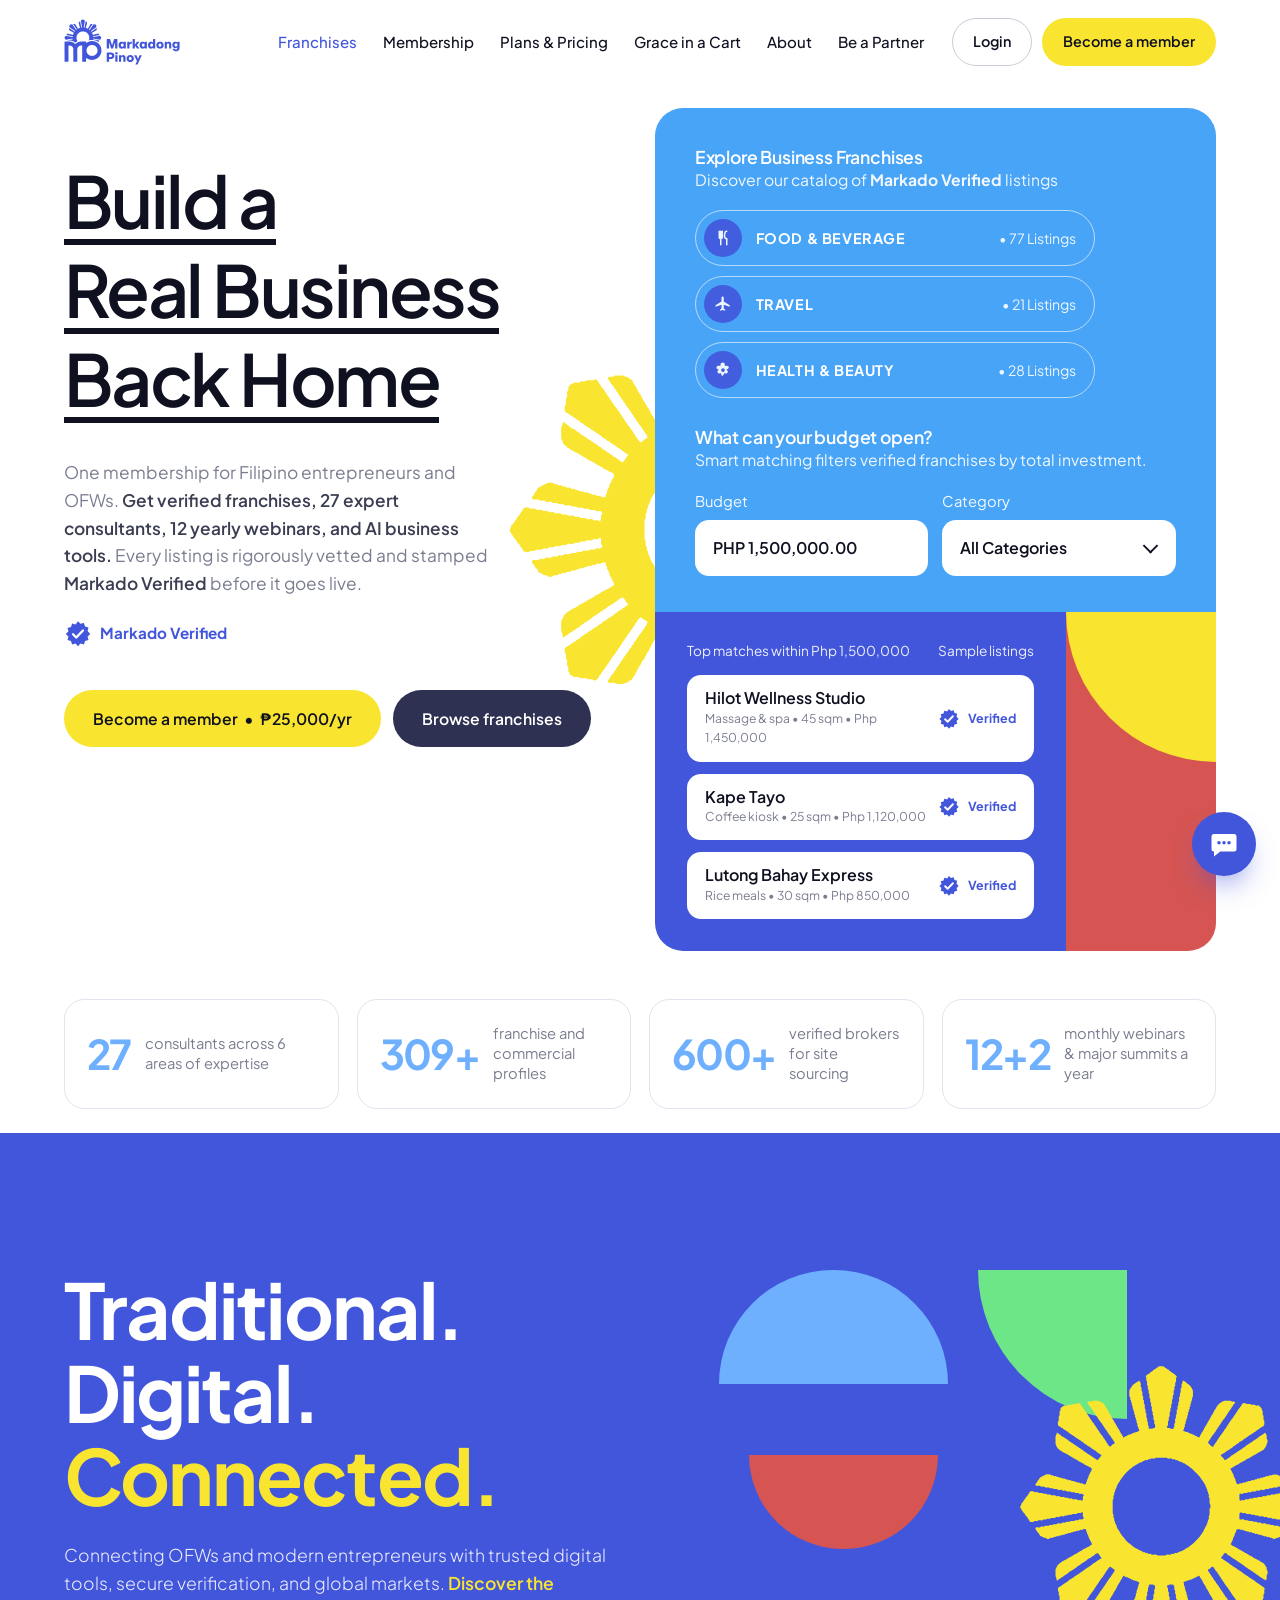
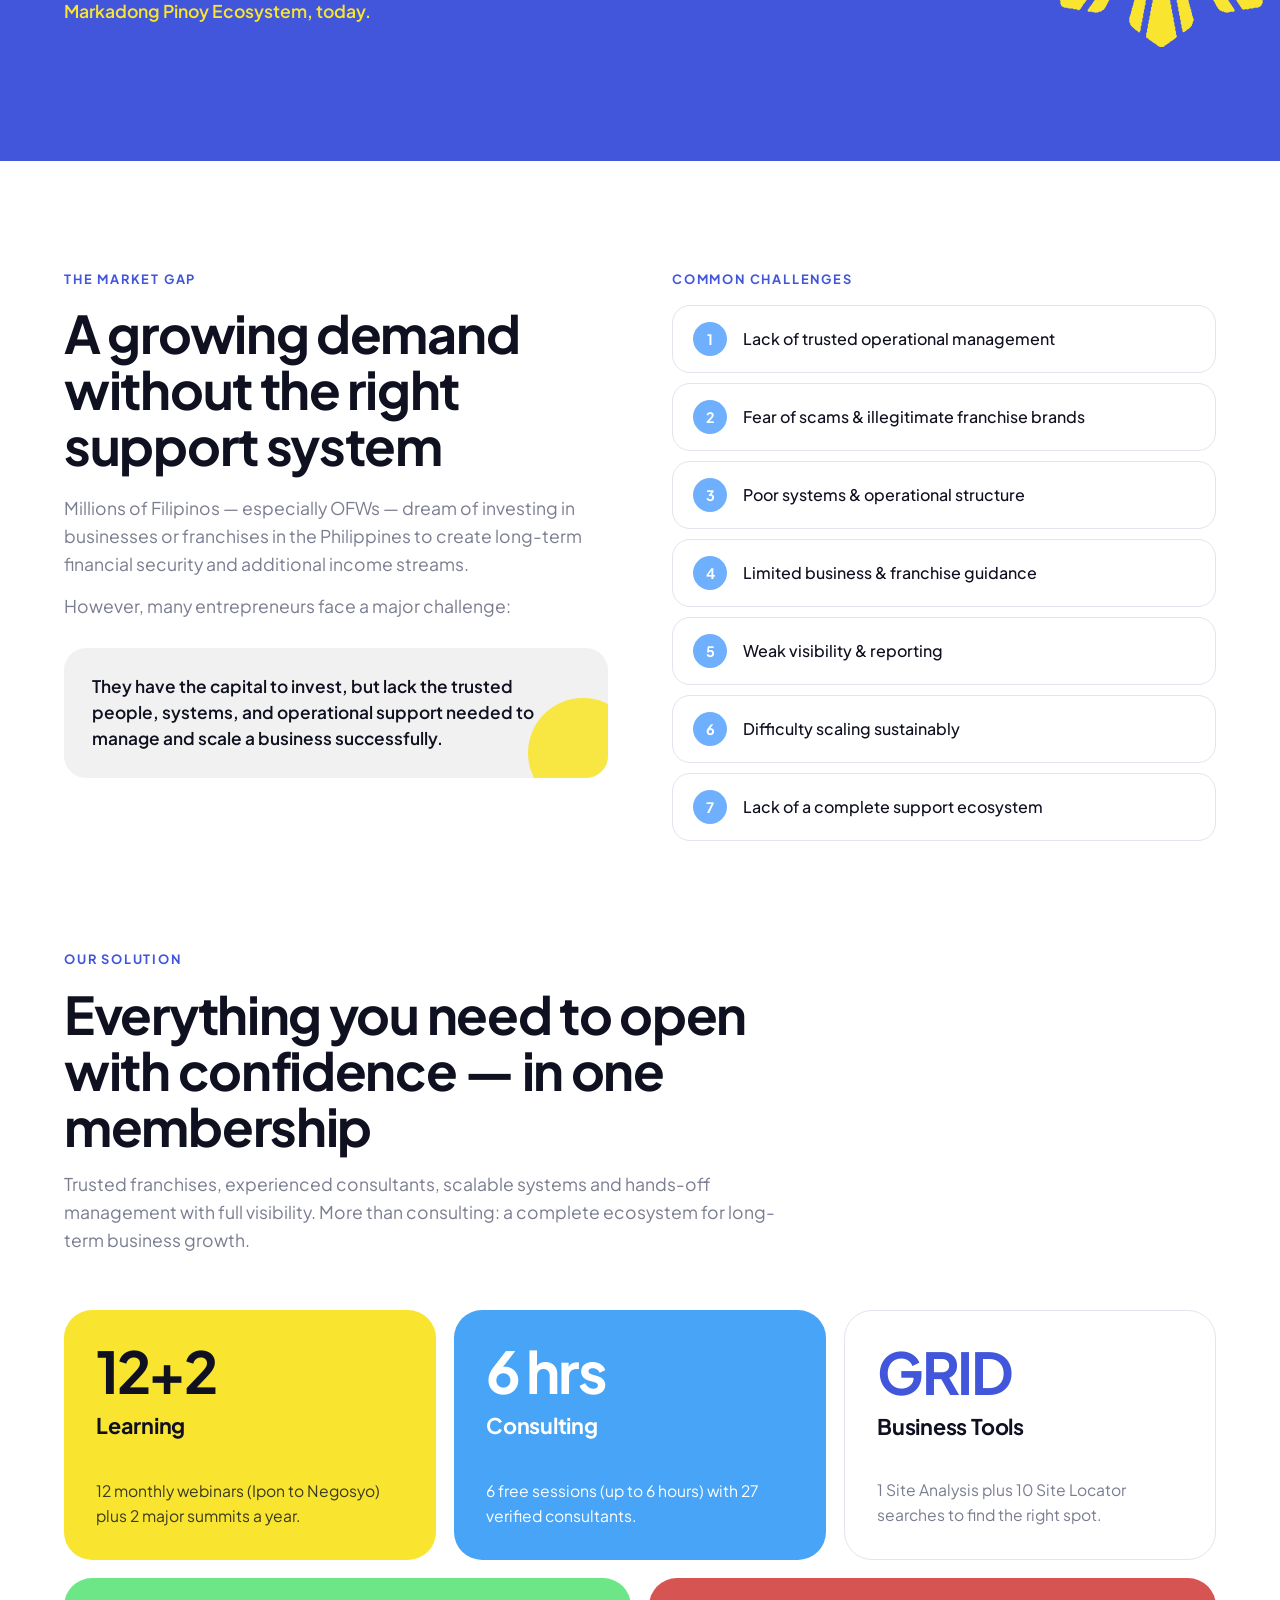
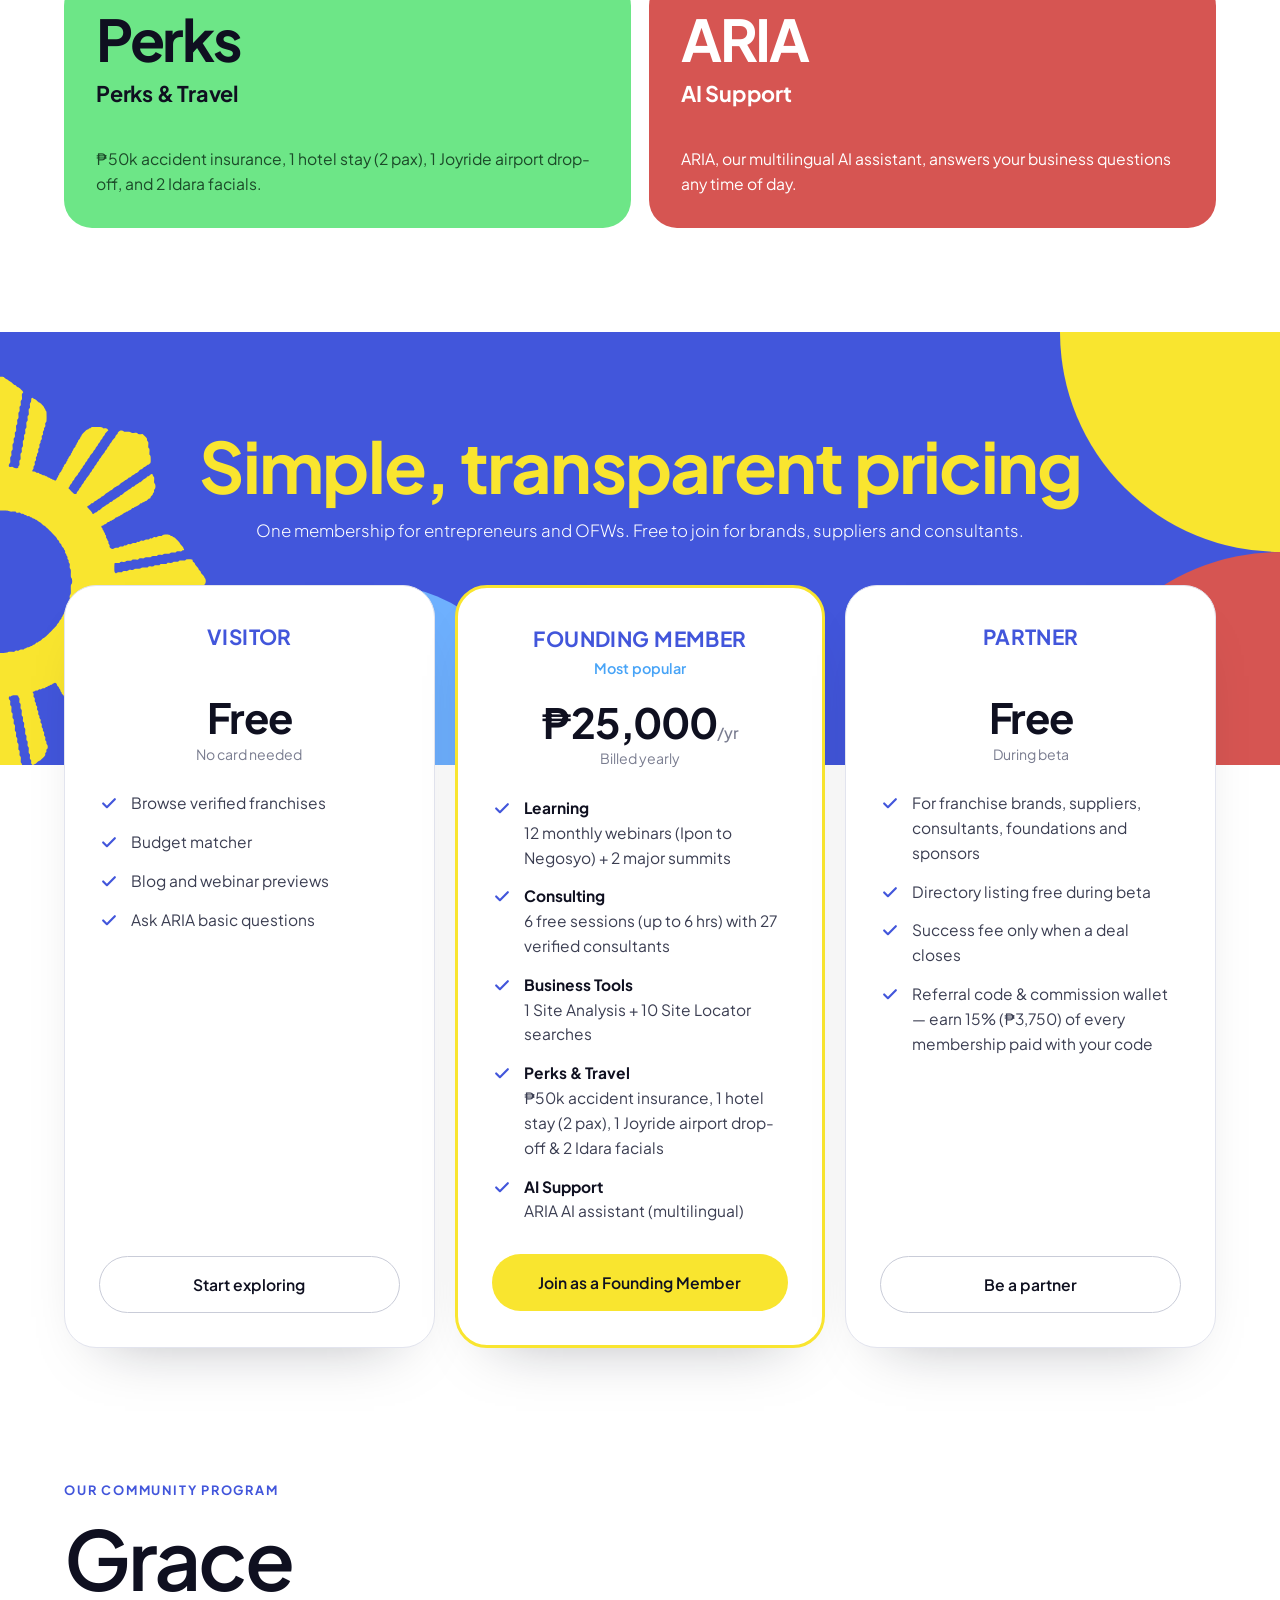
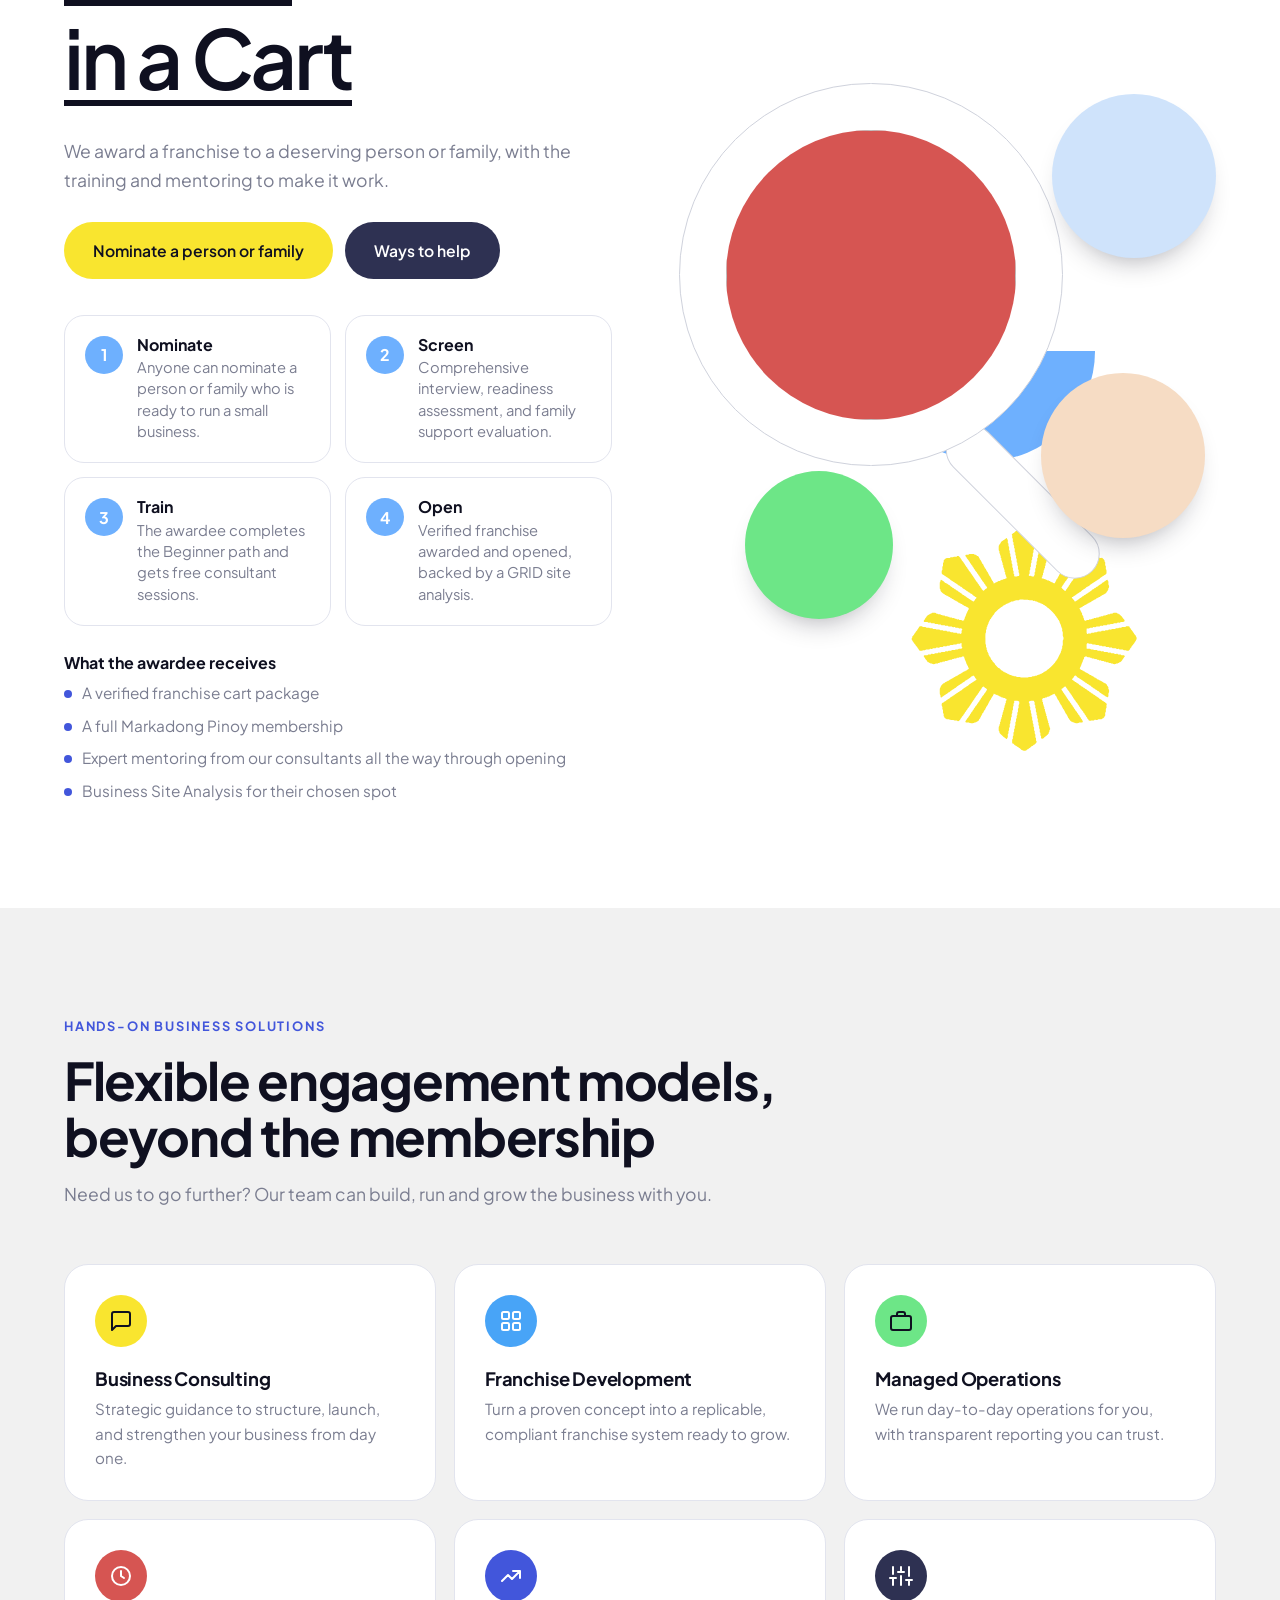
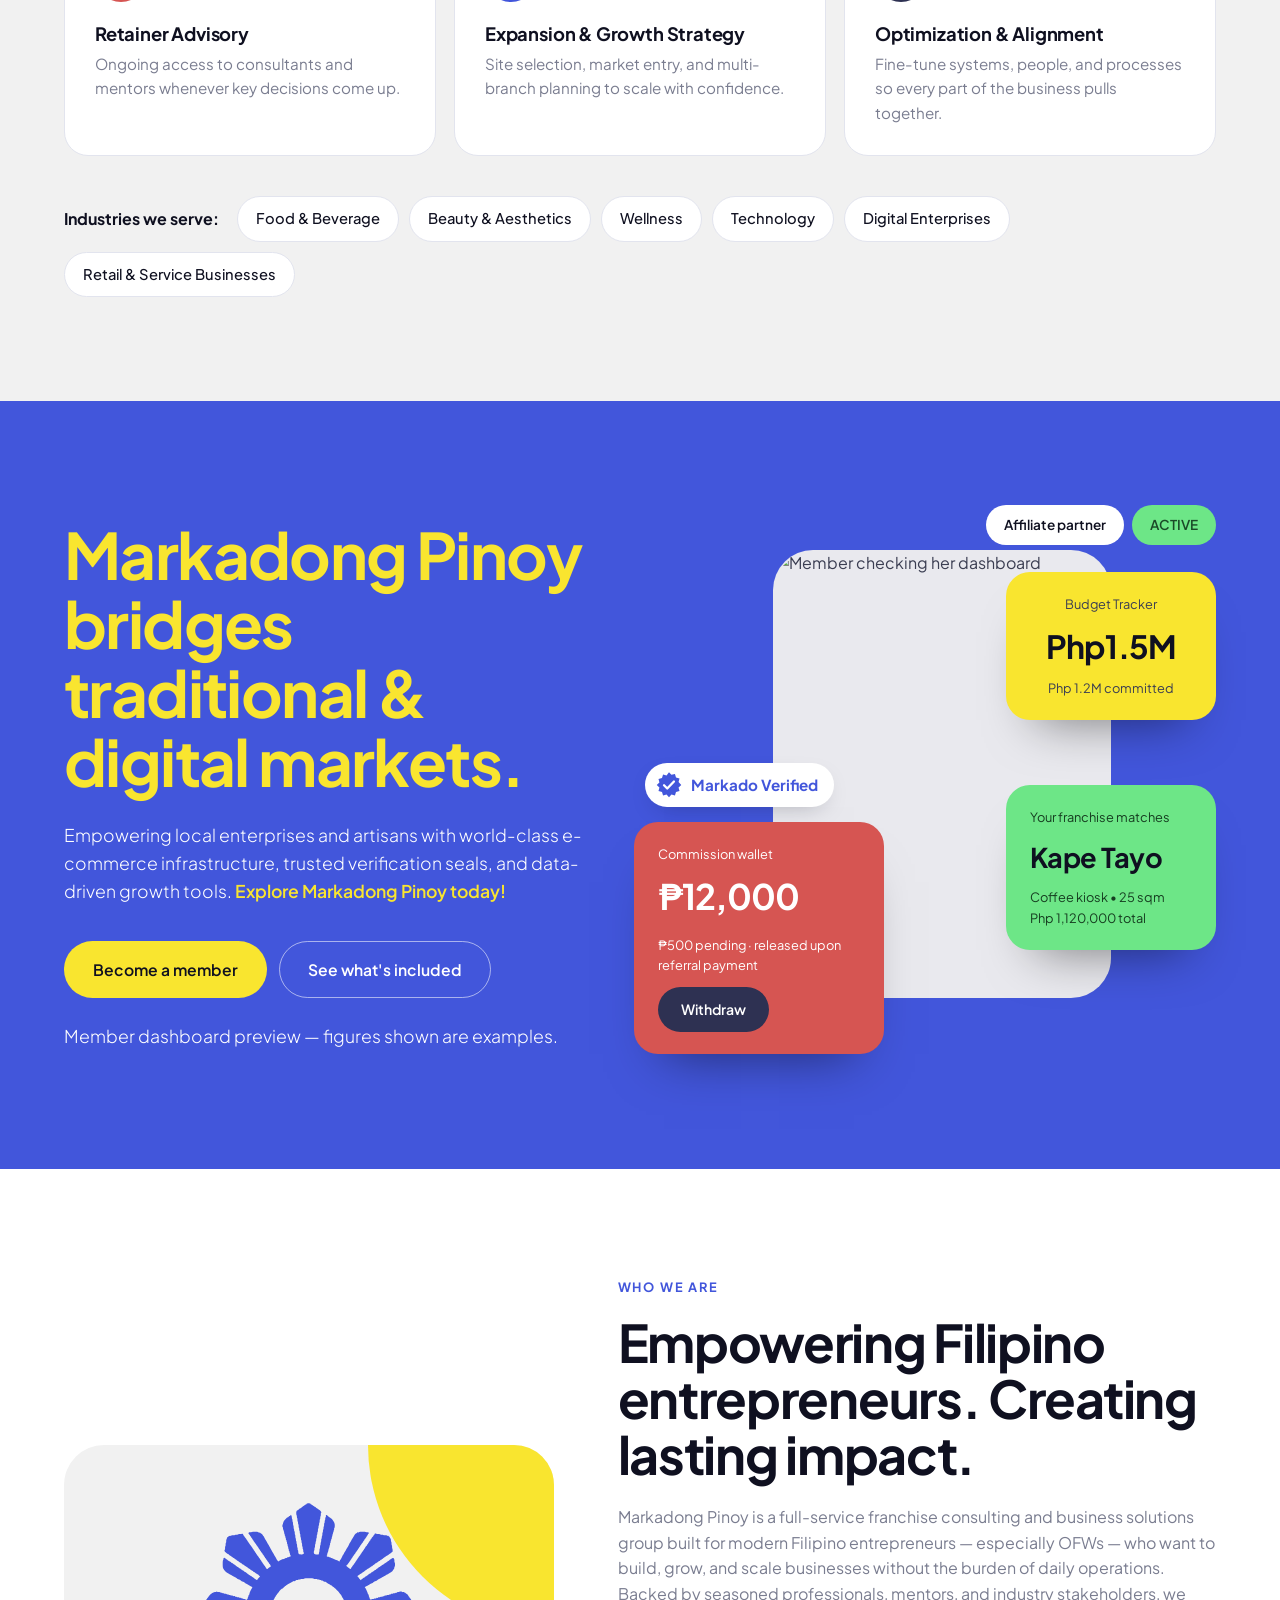
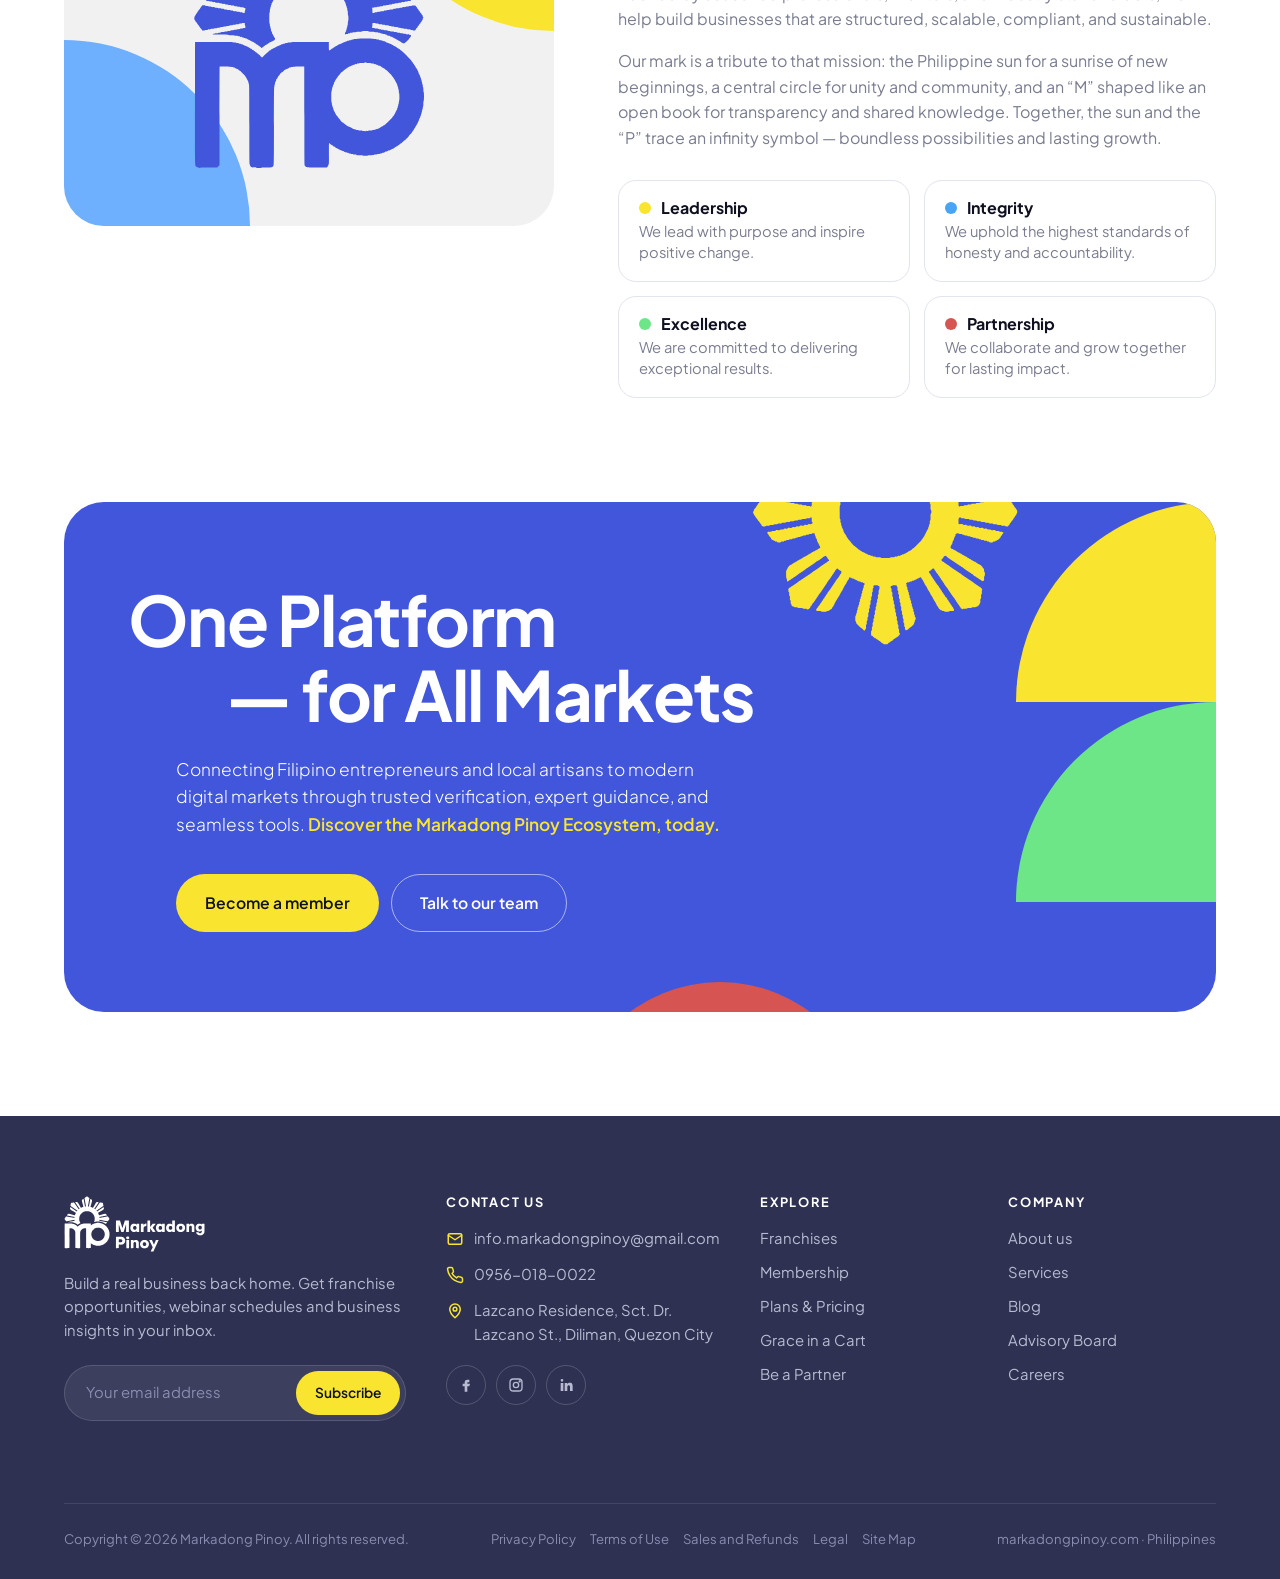
==== index.html @ 02962f95 "Launch Markadong Pinoy website with the new brand identity Co-Authored-By: Claude Opus 5.5 <noreply@" ====
<!DOCTYPE html>
<html lang="en">
<head>
<meta charset="UTF-8">
<meta name="viewport" content="width=device-width, initial-scale=1">
<title>Markadong Pinoy — Build a Real Business Back Home</title>
<meta name="description" content="One membership for Filipino entrepreneurs and OFWs. Verified franchises, 27 expert consultants, 12 yearly webinars and AI business tools — every listing stamped Markado Verified.">
<link rel="icon" type="image/svg+xml" href="assets/favicon.svg">
<link rel="icon" type="image/png" href="assets/favicon.png">
<link rel="apple-touch-icon" href="assets/apple-touch-icon.png">
<link rel="preconnect" href="https://fonts.googleapis.com">
<link rel="preconnect" href="https://fonts.gstatic.com" crossorigin>
<link href="https://fonts.googleapis.com/css2?family=Plus+Jakarta+Sans:wght@300;400;500;600;700;800&display=swap" rel="stylesheet">
<style>
  :root{
    --blue:#4256db;        /* royal blue — primary */
    --blue-deep:#3344c2;
    --sky:#48a4f7;         /* sky blue panel */
    --sky-soft:#6eb0fe;    /* half-circles, numbers */
    --yellow:#f9e52f;      /* lemon yellow — sun & primary CTA */
    --red:#d65552;         /* coral red */
    --green:#6de687;       /* mint green */
    --navy:#2e3152;        /* dark buttons */
    --ink:#0f1020;         /* headlines */
    --text:#3b3e52;
    --muted:#7a7d90;
    --line:#e2e4ee;
    --grey:#f1f1f1;
    --radius:28px;
    --max:1200px;
  }
  *{box-sizing:border-box;margin:0;padding:0}
  html{scroll-behavior:smooth;scroll-padding-top:88px}
  body{font-family:"Plus Jakarta Sans",system-ui,sans-serif;color:var(--text);background:#fff;line-height:1.6;-webkit-font-smoothing:antialiased;overflow-x:hidden}
  img{max-width:100%;display:block}
  a{color:inherit;text-decoration:none}
  button,input,select{font:inherit}
  .container{max-width:var(--max);margin:0 auto;padding:0 24px}
  h1,h2,h3,h4{color:var(--ink);line-height:1.08;letter-spacing:-.025em;font-weight:700}
  h2{font-size:clamp(2rem,4.2vw,3.25rem)}
  h3{font-size:1.15rem;letter-spacing:-.01em}
  section{padding:104px 0;position:relative}
  .kicker{display:inline-block;font-size:.8rem;font-weight:700;letter-spacing:.14em;text-transform:uppercase;color:var(--blue);margin-bottom:16px}
  .lead{font-size:1.1rem;color:var(--muted);font-weight:400}
  .section-head{max-width:720px;margin-bottom:56px}
  .section-head.center{margin-inline:auto;text-align:center}
  .section-head .lead{margin-top:16px}

  /* Underlined display headline — the brand's signature type treatment */
  .ruled span{display:inline-block;border-bottom:.085em solid currentColor;padding-bottom:.02em;margin-bottom:.12em}

  /* Buttons — pills */
  .btn{display:inline-flex;align-items:center;justify-content:center;gap:8px;padding:15px 28px;border-radius:999px;font-weight:600;font-size:.98rem;border:1.5px solid transparent;cursor:pointer;transition:transform .2s,box-shadow .2s,background .2s,border-color .2s;white-space:nowrap}
  .btn:hover{transform:translateY(-2px)}
  .btn-yellow{background:var(--yellow);color:var(--ink)}
  .btn-yellow:hover{box-shadow:0 12px 24px -12px rgba(160,140,0,.6)}
  .btn-navy{background:var(--navy);color:#fff}
  .btn-navy:hover{box-shadow:0 12px 24px -12px rgba(46,49,82,.7)}
  .btn-blue{background:var(--blue);color:#fff}
  .btn-outline{border-color:#c9ccd8;color:var(--ink);background:#fff}
  .btn-outline:hover{border-color:var(--ink)}
  .btn-outline-light{border-color:rgba(255,255,255,.55);color:#fff}
  .btn-outline-light:hover{border-color:#fff}
  .btn svg{width:18px;height:18px}

  /* Markado Verified seal */
  .verified{display:inline-flex;align-items:center;gap:8px;font-weight:700;color:var(--blue);font-size:.95rem}
  .verified svg{width:28px;height:28px;flex:none}
  .verified-pill{background:#fff;border-radius:999px;padding:8px 16px 8px 10px;box-shadow:0 8px 24px -12px rgba(15,16,32,.35)}

  /* ---------- Header ---------- */
  header{position:sticky;top:0;z-index:60;background:rgba(255,255,255,.92);backdrop-filter:saturate(180%) blur(14px);transition:box-shadow .2s}
  header.scrolled{box-shadow:0 1px 0 var(--line),0 10px 30px -20px rgba(15,16,32,.3)}
  .nav{display:flex;align-items:center;gap:28px;height:84px}
  .brand img{height:46px;width:auto}
  .nav-links{display:flex;align-items:center;gap:26px;list-style:none;margin-left:auto}
  .nav-links a{font-size:.94rem;font-weight:500;color:var(--ink);transition:color .2s}
  .nav-links a:hover,.nav-links a.active{color:var(--blue)}
  .nav-cta{display:flex;gap:10px}
  .nav-cta .btn{padding:11px 20px;font-size:.9rem}
  .menu-btn{display:none;margin-left:auto;background:none;border:0;cursor:pointer;padding:8px;color:var(--ink)}
  .menu-btn svg{width:28px;height:28px}

  /* ---------- Hero ---------- */
  .hero{padding:24px 0 0}
  .hero-grid{display:grid;grid-template-columns:1fr .95fr;gap:0;align-items:stretch;min-height:640px}
  .hero-copy{padding:56px 48px 56px 0;position:relative;z-index:2}
  .hero h1{font-size:clamp(3rem,5.6vw,4.9rem);font-weight:600;letter-spacing:-.035em;line-height:1.02}
  .hero-sub{margin:28px 0 22px;font-size:1.08rem;color:var(--muted);max-width:430px}
  .hero-sub b{color:var(--text);font-weight:600}
  .hero-ctas{display:flex;gap:12px;flex-wrap:wrap;margin-top:36px}
  .hero-panel{position:relative;border-radius:var(--radius);display:grid;grid-template-rows:auto 1fr}
  .hero-sun{position:absolute;width:420px;left:-150px;top:50%;transform:translateY(-50%);z-index:0;pointer-events:none}
  .panel-top{position:relative;z-index:1;background:var(--sky);border-radius:var(--radius) var(--radius) 0 0;padding:40px 40px 36px;color:#fff;overflow:hidden}
  .panel-top h3{color:#fff;font-size:1.1rem;font-weight:600}
  .panel-top p{opacity:.92;font-size:.98rem}
  .panel-top p b{font-weight:700}
  .cat-list{display:grid;gap:10px;margin:18px 0 30px;max-width:400px}
  .cat{display:flex;align-items:center;gap:14px;padding:8px 18px 8px 8px;border:1.5px solid rgba(255,255,255,.6);border-radius:999px;cursor:pointer;background:transparent;color:#fff;text-align:left;transition:background .2s,border-color .2s}
  .cat:hover,.cat.on{background:rgba(255,255,255,.16);border-color:#fff}
  .cat .ic{width:38px;height:38px;border-radius:50%;background:var(--blue);display:grid;place-items:center;flex:none}
  .cat .ic svg{width:18px;height:18px;color:#fff}
  .cat strong{font-size:.9rem;letter-spacing:.04em;font-weight:700;text-transform:uppercase;flex:1}
  .cat span{font-size:.88rem;opacity:.9}
  .matcher{display:grid;grid-template-columns:1fr 1fr;gap:14px;max-width:560px}
  .matcher label{display:block;font-size:.92rem;margin-bottom:6px;opacity:.95}
  .matcher input,.matcher select{width:100%;height:56px;border:0;border-radius:14px;padding:0 18px;font-weight:600;color:var(--ink);background:#fff;outline:none;appearance:none}
  .matcher input:focus,.matcher select:focus{box-shadow:0 0 0 3px var(--yellow)}
  .select-wrap{position:relative}
  .select-wrap::after{content:"";position:absolute;right:20px;top:50%;width:9px;height:9px;border-right:2px solid var(--ink);border-bottom:2px solid var(--ink);transform:translateY(-70%) rotate(45deg);pointer-events:none}
  .panel-bottom{position:relative;z-index:1;display:grid;grid-template-columns:1fr 150px;border-radius:0 0 var(--radius) var(--radius);overflow:hidden}
  .results{background:var(--blue);padding:28px 32px 32px;display:grid;gap:12px;align-content:start;min-height:280px}
  .results-head{display:flex;justify-content:space-between;align-items:center;color:#fff;font-size:.85rem;opacity:.9;margin-bottom:2px}
  #results{display:grid;gap:12px}
  .listing{background:#fff;border-radius:14px;padding:14px 18px;display:flex;justify-content:space-between;align-items:center;gap:12px;animation:pop .35s ease both}
  .listing h4{font-size:1rem;font-weight:600;letter-spacing:0}
  .listing small{display:block;font-size:.76rem;color:var(--muted);margin-top:2px}
  .listing .verified{font-size:.78rem}
  .listing .verified svg{width:22px;height:22px}
  .empty{color:#fff;opacity:.9;font-size:.95rem;padding:18px 0}
  .panel-accent{background:var(--red);position:relative}
  .panel-accent::before{content:"";position:absolute;left:0;top:0;width:100%;aspect-ratio:1;background:var(--yellow);border-radius:0 0 0 100%}
  @keyframes pop{from{opacity:0;transform:translateY(8px)}to{opacity:1;transform:none}}

  /* ---------- Stats ---------- */
  .stats{padding:48px 0 24px}
  .stats-grid{display:grid;grid-template-columns:repeat(4,1fr);gap:18px}
  .stat{display:flex;align-items:center;gap:14px;padding:24px 22px;border:1.5px solid var(--line);border-radius:20px}
  .stat b{font-size:clamp(2rem,3.2vw,2.75rem);font-weight:700;color:var(--sky-soft);letter-spacing:-.04em;line-height:1;white-space:nowrap}
  .stat span{color:var(--muted);font-size:.92rem;line-height:1.35;min-width:0}

  /* ---------- Blue brand band ---------- */
  .band{background:var(--blue);color:#fff;overflow:hidden}
  .band h2{color:#fff}
  .band .hl{color:var(--yellow)}
  .band-grid{display:grid;grid-template-columns:1.1fr .9fr;gap:48px;align-items:center}
  .band p{color:rgba(255,255,255,.9);font-size:1.1rem;font-weight:300;max-width:560px;margin-top:24px}
  .band p b{color:var(--yellow);font-weight:600}
  .shapes{position:relative;height:420px}
  .shape{position:absolute}
  .half-up{border-radius:999px 999px 0 0}
  .half-down{border-radius:0 0 999px 999px}
  .quarter{border-radius:0 0 0 100%}
  .quarter-r{border-radius:0 100% 0 0}

  /* ---------- Problem / solution ---------- */
  .gap-grid{display:grid;grid-template-columns:1fr 1fr;gap:64px;align-items:start}
  .gap-grid .lead + .lead{margin-top:14px}
  .callout{margin-top:28px;padding:26px 28px;border-radius:22px;background:var(--grey);color:var(--ink);font-weight:600;font-size:1.08rem;line-height:1.5;position:relative;overflow:hidden}
  .callout::after{content:"";position:absolute;right:-30px;bottom:-30px;width:110px;height:110px;border-radius:50%;background:var(--yellow);opacity:.9;z-index:0}
  .callout span{position:relative;z-index:1}
  .challenge-list{display:grid;gap:10px;list-style:none}
  .challenge-list li{display:flex;align-items:center;gap:16px;padding:16px 20px;border:1.5px solid var(--line);border-radius:18px;font-weight:500;color:var(--ink);transition:border-color .2s,transform .2s}
  .challenge-list li:hover{border-color:var(--blue);transform:translateX(4px)}
  .num{flex:none;width:34px;height:34px;border-radius:50%;background:var(--sky-soft);color:#fff;font-weight:700;font-size:.9rem;display:grid;place-items:center}

  /* ---------- Membership tiles ---------- */
  .tiles{display:grid;grid-template-columns:repeat(6,1fr);gap:18px}
  .tile{grid-column:span 2;border-radius:var(--radius);padding:32px;min-height:250px;display:flex;flex-direction:column;justify-content:space-between;transition:transform .25s}
  .tile:hover{transform:translateY(-5px)}
  .tile:nth-child(4),.tile:nth-child(5){grid-column:span 3}
  .tile h3{font-size:1.35rem;margin-bottom:10px}
  .tile p{font-size:.98rem}
  .tile .big{font-size:clamp(2.6rem,4.5vw,3.6rem);font-weight:700;letter-spacing:-.04em;line-height:1;color:var(--ink);margin-bottom:14px}
  .t-yellow{background:var(--yellow)} .t-yellow p{color:#3a3a20}
  .t-sky{background:var(--sky);color:#fff} .t-sky h3,.t-sky .big{color:#fff}
  .t-green{background:var(--green)} .t-green p{color:#1b4a28}
  .t-red{background:var(--red);color:#fff} .t-red h3,.t-red .big{color:#fff}
  .t-white{background:#fff;border:1.5px solid var(--line)}

  /* ---------- Pricing ---------- */
  .pricing{padding:0;background:#fff}
  .pricing-top{background:var(--blue);padding:96px 0 220px;text-align:center;position:relative;overflow:hidden}
  .pricing-top h2{color:var(--yellow);font-size:clamp(2.4rem,5.5vw,4.4rem)}
  .pricing-top p{color:#fff;margin-top:14px;font-size:1.05rem;font-weight:300}
  .pricing-top .sun-deco{position:absolute;width:420px;left:-210px;top:40px;opacity:1}
  .pricing-top .q1{position:absolute;right:0;top:0;width:220px;height:220px;background:var(--yellow);border-radius:0 0 0 100%}
  .pricing-top .q2{position:absolute;right:0;top:220px;width:220px;height:220px;background:var(--red);border-radius:100% 0 0 0}
  .pricing-top .h1{position:absolute;left:18%;bottom:-120px;width:300px;height:300px;background:var(--sky-soft);border-radius:50%}
  .plans{display:grid;grid-template-columns:repeat(3,1fr);gap:20px;margin-top:-180px;position:relative;z-index:2;padding-bottom:104px}
  .plan{background:#fff;border:1.5px solid var(--line);border-radius:32px;padding:40px 34px 34px;display:flex;flex-direction:column;text-align:center;box-shadow:0 30px 60px -40px rgba(15,16,32,.35)}
  .plan.featured{border:3px solid var(--yellow);transform:translateY(-14px)}
  .plan h3{color:var(--blue);font-size:1.3rem;letter-spacing:.02em;text-transform:uppercase}
  .plan .tag{color:var(--sky);font-weight:600;font-size:.9rem;margin-top:6px;min-height:1.4em}
  .price{margin:22px 0 4px;font-size:2.6rem;font-weight:700;color:var(--ink);letter-spacing:-.03em;line-height:1}
  .price small{font-size:1rem;color:var(--muted);font-weight:500;letter-spacing:0}
  .price-note{color:var(--muted);font-size:.88rem}
  .plan ul{list-style:none;margin:26px 0 30px;display:grid;gap:14px;text-align:left;flex:1;align-content:start}
  .plan li{display:flex;gap:12px;align-items:flex-start;font-size:.97rem;color:var(--text)}
  .plan li svg{flex:none;width:20px;height:20px;margin-top:2px;color:var(--blue)}
  .plan li b{display:block;color:var(--ink);font-weight:700}
  .plan .btn{width:100%}

  /* ---------- Grace in a Cart ---------- */
  .grace-grid{display:grid;grid-template-columns:1fr 1fr;gap:56px;align-items:center}
  .grace h2{font-size:clamp(3rem,6.4vw,5.6rem);font-weight:600;letter-spacing:-.04em;line-height:1}
  .grace .lead{margin:22px 0 28px;max-width:520px}
  .steps{display:grid;grid-template-columns:1fr 1fr;gap:14px;margin-top:36px}
  .step{display:flex;gap:14px;padding:20px;border:1.5px solid var(--line);border-radius:20px}
  .step .num{width:38px;height:38px;font-size:1rem}
  .step h4{font-size:1rem;font-weight:700;letter-spacing:0;margin-bottom:4px}
  .step p{font-size:.92rem;color:var(--muted);line-height:1.45}
  .receives{margin-top:28px}
  .receives h4{font-size:1rem;letter-spacing:0;margin-bottom:10px}
  .receives ul{list-style:none;display:grid;gap:8px}
  .receives li{display:flex;gap:10px;color:var(--muted);font-size:.96rem}
  .receives li::before{content:"";flex:none;width:8px;height:8px;border-radius:50%;background:var(--blue);margin-top:9px}
  .collage{position:relative;aspect-ratio:1/1.02;max-width:600px;margin-left:auto;width:100%}
  .lens{position:absolute;left:2%;top:4%;width:70%;aspect-ratio:1;border-radius:50%;border:1.5px solid #cfd2dc;display:grid;place-items:center;z-index:2;background:#fff}
  .lens .face{width:76%;aspect-ratio:1;border-radius:50%;overflow:hidden;background:var(--red)}
  .handle{position:absolute;left:52%;top:62%;width:36%;height:9%;border:1.5px solid #cfd2dc;border-radius:999px;transform:rotate(45deg);transform-origin:left center;background:#fff;z-index:1}
  .face img{width:100%;height:100%;object-fit:cover}
  .bubble{position:absolute;border-radius:50%;overflow:hidden;z-index:3;box-shadow:0 16px 30px -18px rgba(15,16,32,.45)}
  .b1{width:30%;aspect-ratio:1;right:0;top:6%;background:#cfe3fb}
  .b2{width:30%;aspect-ratio:1;right:2%;top:56%;background:#f6dcc4}
  .b3{width:27%;aspect-ratio:1;left:14%;bottom:0;background:var(--green)}
  .grace-half{position:absolute;left:38%;top:52%;width:40%;aspect-ratio:2/1;background:var(--sky-soft);border-radius:0 0 999px 999px;z-index:0}
  .grace-sun{position:absolute;width:42%;left:44%;bottom:-24%;z-index:0}

  /* ---------- Services ---------- */
  .svc-grid{display:grid;grid-template-columns:repeat(3,1fr);gap:18px}
  .svc{padding:30px;border-radius:24px;border:1.5px solid var(--line);transition:border-color .2s,transform .25s;background:#fff}
  .svc:hover{border-color:var(--blue);transform:translateY(-4px)}
  .svc .ic{width:52px;height:52px;border-radius:50%;display:grid;place-items:center;margin-bottom:22px}
  .svc .ic svg{width:24px;height:24px}
  .svc h3{margin-bottom:8px}
  .svc p{color:var(--muted);font-size:.95rem}
  .ic-y{background:var(--yellow);color:var(--ink)} .ic-s{background:var(--sky);color:#fff} .ic-g{background:var(--green);color:var(--ink)}
  .ic-r{background:var(--red);color:#fff} .ic-b{background:var(--blue);color:#fff} .ic-n{background:var(--navy);color:#fff}
  .industries{display:flex;flex-wrap:wrap;gap:10px;margin-top:40px;align-items:center}
  .industries strong{margin-right:8px;color:var(--ink)}
  .chip{padding:10px 18px;border-radius:999px;background:#fff;border:1.5px solid var(--line);font-weight:500;font-size:.92rem;color:var(--ink)}

  /* ---------- Dashboard showcase ---------- */
  .showcase{background:var(--blue);overflow:hidden}
  .show-grid{display:grid;grid-template-columns:1fr 1.1fr;gap:40px;align-items:center}
  .showcase h2{color:var(--yellow);font-size:clamp(2.4rem,5vw,4.2rem)}
  .showcase p{color:#fff;font-size:1.1rem;font-weight:300;margin-top:24px;max-width:520px}
  .showcase p b{color:var(--yellow);font-weight:600}
  .stage{position:relative;height:560px}
  .stage-photo{position:absolute;left:24%;top:8%;width:58%;height:80%;border-radius:40px;overflow:hidden;background:#e9e9ee}
  .stage-photo img{width:100%;height:100%;object-fit:cover}
  .card{position:absolute;border-radius:24px;padding:22px 24px;box-shadow:0 30px 50px -30px rgba(0,0,0,.5)}
  .card small{display:block;font-size:.8rem}
  .c-budget{right:0;top:12%;width:210px;background:var(--yellow);text-align:center}
  .c-budget b{display:block;font-size:2rem;color:var(--ink);letter-spacing:-.03em;margin:6px 0}
  .c-match{right:0;top:50%;width:210px;background:var(--green);color:#163d20}
  .c-match b{display:block;font-size:1.7rem;color:var(--ink);margin:8px 0;letter-spacing:-.02em}
  .c-wallet{left:0;bottom:2%;width:250px;background:var(--red);color:#fff}
  .c-wallet b{display:block;font-size:2.2rem;letter-spacing:-.03em;margin:4px 0 10px}
  .c-wallet .btn{padding:10px 22px;font-size:.88rem;margin-top:12px}
  .pill-row{position:absolute;right:0;top:0;display:flex;gap:8px}
  .pill{padding:9px 18px;border-radius:999px;font-size:.85rem;font-weight:600;background:#fff;color:var(--ink)}
  .pill.g{background:var(--green);color:#1b4a28}
  .stage .verified-pill{position:absolute;left:2%;top:46%}
  .sample-note{color:rgba(255,255,255,.7);font-size:.8rem;margin-top:28px}

  /* ---------- About ---------- */
  .about-grid{display:grid;grid-template-columns:.9fr 1.1fr;gap:64px;align-items:center}
  .about-mark{background:var(--grey);border-radius:40px;padding:56px;display:grid;place-items:center;position:relative;overflow:hidden}
  .about-mark img{width:62%;position:relative;z-index:1}
  .about-mark .q{position:absolute;width:38%;aspect-ratio:1}
  .about p{color:var(--muted)}
  .about p + p{margin-top:16px}
  .values{display:grid;grid-template-columns:1fr 1fr;gap:14px;margin-top:30px}
  .value{padding:18px 20px;border-radius:18px;border:1.5px solid var(--line)}
  .value h4{font-size:1rem;letter-spacing:0;margin-bottom:4px;display:flex;align-items:center;gap:10px}
  .value h4 i{width:12px;height:12px;border-radius:50%}
  .value p{font-size:.92rem;line-height:1.45}

  /* ---------- CTA poster ---------- */
  .poster{background:var(--blue);border-radius:40px;padding:80px 64px;position:relative;overflow:hidden;color:#fff}
  .poster h2{color:#fff;font-size:clamp(2.4rem,5.4vw,4.6rem);position:relative;z-index:2}
  .poster h2 .indent{display:block;padding-left:1.4em}
  .poster p{max-width:560px;margin:24px 0 0 calc(1.4 * clamp(2.4rem,5.4vw,4.6rem) * .5);position:relative;z-index:2;font-weight:300;font-size:1.08rem}
  .poster p b{color:var(--yellow);font-weight:600}
  .poster .ctas{display:flex;gap:12px;flex-wrap:wrap;margin-top:36px;position:relative;z-index:2}
  .poster .sun-deco{position:absolute;width:270px;right:17%;top:-125px;z-index:1}
  .poster .s-y{position:absolute;right:0;top:0;width:200px;height:200px;background:var(--yellow);border-radius:200px 0 0 0;transform:translateY(0)}
  .poster .s-g{position:absolute;right:0;top:200px;width:200px;height:200px;background:var(--green);border-radius:200px 0 0 0}
  .poster .s-r{position:absolute;right:30%;bottom:-120px;width:300px;height:150px;background:var(--red);border-radius:0 0 300px 300px;transform:rotate(180deg)}

  /* ---------- Footer ---------- */
  footer{background:var(--navy);color:#b8bbd0;padding:80px 0 30px;font-size:.93rem;margin-top:104px}
  .foot-grid{display:grid;grid-template-columns:1.5fr 1.3fr 1fr 1fr;gap:40px}
  .foot-brand img{height:56px;width:auto}
  .foot-brand p{margin:20px 0 22px;max-width:340px}
  footer h4{color:#fff;font-size:.8rem;letter-spacing:.14em;text-transform:uppercase;margin-bottom:18px;font-weight:700}
  footer ul{list-style:none;display:grid;gap:10px}
  footer a:hover{color:var(--yellow)}
  .contact-item{display:flex;gap:10px;align-items:flex-start;margin-bottom:12px}
  .contact-item svg{flex:none;width:18px;height:18px;color:var(--yellow);margin-top:3px}
  .subscribe{display:flex;background:rgba(255,255,255,.07);border:1px solid rgba(255,255,255,.14);border-radius:999px;padding:5px;max-width:360px}
  .subscribe input{flex:1;min-width:0;background:none;border:0;color:#fff;padding:0 16px;outline:none}
  .subscribe input::placeholder{color:#8a8db0}
  .subscribe .btn{padding:10px 18px;font-size:.86rem}
  .form-msg{font-size:.84rem;color:var(--yellow);margin-top:10px;min-height:1.2em}
  .socials{display:flex;gap:10px;margin-top:18px}
  .socials a{width:40px;height:40px;border-radius:50%;border:1px solid rgba(255,255,255,.18);display:grid;place-items:center;transition:background .2s,color .2s,border-color .2s}
  .socials a:hover{background:var(--yellow);border-color:var(--yellow);color:var(--ink)}
  .socials svg{width:16px;height:16px}
  .foot-bottom{margin-top:56px;padding-top:24px;border-top:1px solid rgba(255,255,255,.1);display:flex;justify-content:space-between;gap:16px;flex-wrap:wrap;font-size:.82rem;color:#8a8db0}
  .legal-links{display:flex;gap:6px 14px;flex-wrap:wrap}

  /* ---------- ARIA assistant ---------- */
  .aria-btn{position:fixed;right:24px;bottom:24px;z-index:70;width:64px;height:64px;border-radius:50%;background:var(--blue);border:0;cursor:pointer;display:grid;place-items:center;box-shadow:0 16px 30px -12px rgba(66,86,219,.7);transition:transform .2s}
  .aria-btn:hover{transform:scale(1.06)}
  .aria-btn svg{width:30px;height:30px;color:#fff}
  .aria-panel{position:fixed;right:24px;bottom:100px;z-index:70;width:min(340px,calc(100vw - 32px));background:#fff;border-radius:24px;box-shadow:0 30px 60px -20px rgba(15,16,32,.4);overflow:hidden;transform:translateY(12px) scale(.98);opacity:0;pointer-events:none;transition:opacity .2s,transform .2s}
  .aria-panel.open{opacity:1;transform:none;pointer-events:auto}
  .aria-head{background:var(--blue);color:#fff;padding:18px 20px;display:flex;align-items:center;gap:12px}
  .aria-head img{width:38px;height:38px;background:#fff;border-radius:50%;padding:6px}
  .aria-head b{display:block}
  .aria-head small{opacity:.85}
  .aria-body{padding:20px;display:grid;gap:10px}
  .aria-msg{background:var(--grey);border-radius:16px 16px 16px 4px;padding:12px 14px;font-size:.93rem;color:var(--ink)}
  .aria-body a{display:block;padding:10px 14px;border:1.5px solid var(--line);border-radius:12px;font-size:.9rem;font-weight:600;color:var(--blue)}
  .aria-body a:hover{border-color:var(--blue)}

  /* ---------- Reveal ---------- */
  .reveal{opacity:0;transform:translateY(22px);transition:opacity .7s ease,transform .7s ease}
  .reveal.in{opacity:1;transform:none}
  @media (prefers-reduced-motion:reduce){.reveal{opacity:1;transform:none;transition:none}html{scroll-behavior:auto}.listing{animation:none}}

  /* ---------- Responsive ---------- */
  @media (max-width:1100px){
    .nav-links{gap:18px}
    .nav-links a{font-size:.88rem}
    .nav-cta .btn-outline{display:none}
  }
  @media (max-width:980px){
    .menu-btn{display:block}
    .nav-cta{display:none}
    .nav-links{position:fixed;inset:84px 0 auto 0;background:#fff;flex-direction:column;align-items:stretch;gap:0;padding:8px 24px 24px;box-shadow:0 24px 30px -24px rgba(15,16,32,.35);opacity:0;transform:translateY(-8px);pointer-events:none;transition:opacity .2s,transform .2s}
    .nav-links.open{opacity:1;transform:none;pointer-events:auto}
    .nav-links li a{display:block;padding:14px 0;border-bottom:1px solid var(--line);font-size:1rem}
    .nav-links .mobile-cta{display:flex;gap:10px;padding-top:16px}
    .nav-links .mobile-cta a{border:0;flex:1}
    .hero-grid{grid-template-columns:1fr;min-height:0}
    .hero-copy{padding:40px 0 48px}
    .hero-sun{width:300px;left:auto;right:-90px;top:-150px;transform:none}
    .stats-grid{grid-template-columns:1fr 1fr}
    .band-grid,.gap-grid,.grace-grid,.show-grid,.about-grid{grid-template-columns:1fr}
    .shapes{height:300px}
    .tiles .tile,.tiles .tile:nth-child(4),.tiles .tile:nth-child(5){grid-column:span 3}
    .tiles .tile:nth-child(5){grid-column:span 6}
    .plans{grid-template-columns:1fr;max-width:520px;margin-inline:auto}
    .plan.featured{transform:none}
    .svc-grid{grid-template-columns:1fr 1fr}
    .collage{margin:0 auto}
    .foot-grid{grid-template-columns:1fr 1fr}
  }
  @media (min-width:981px){ .nav-links .mobile-cta{display:none} }
  @media (max-width:640px){
    section{padding:76px 0}
    .container{padding:0 16px}
    .brand img{height:38px}
    .hero h1{font-size:clamp(2.6rem,12vw,3.4rem)}
    .hero-ctas .btn{width:100%}
    .panel-top{padding:28px 22px}
    .matcher{grid-template-columns:1fr}
    .panel-bottom{grid-template-columns:1fr}
    .panel-accent{display:none}
    .results{padding:22px 18px 24px;border-radius:0 0 var(--radius) var(--radius)}
    .stats-grid{grid-template-columns:1fr}
    .tiles .tile,.tiles .tile:nth-child(4),.tiles .tile:nth-child(5){grid-column:span 6;min-height:0}
    .steps,.svc-grid,.values{grid-template-columns:1fr}
    .stage{height:520px}
    .stage-photo{left:10%;width:80%}
    .c-budget,.c-match{width:170px;padding:18px}
    .c-wallet{width:220px}
    .poster{padding:56px 24px;border-radius:28px}
    .poster p{margin-left:0}
    .poster h2 .indent{padding-left:0}
    .poster .sun-deco{width:200px;right:-40px;top:-50px}
    .poster .s-y,.poster .s-g{display:none}
    .pricing-top{padding:76px 0 200px}
    .pricing-top .q1,.pricing-top .q2{width:120px;height:120px}
    .pricing-top .q2{top:120px}
    .foot-grid{grid-template-columns:1fr}
  }
</style>
</head>
<body>

<!-- Markado Verified seal (reused) -->
<svg width="0" height="0" style="position:absolute" aria-hidden="true">
  <defs>
    <symbol id="seal" viewBox="0 0 48 48">
      <path fill="currentColor" d="M24 2l4.2 4.6 6-1.6 1.8 6 6 1.8-1.6 6L45 24l-4.6 4.2 1.6 6-6 1.8-1.8 6-6-1.6L24 45l-4.2-4.6-6 1.6-1.8-6-6-1.8 1.6-6L3 24l4.6-4.2-1.6-6 6-1.8 1.8-6 6 1.6z"/>
      <path d="M15.5 24.5l5.5 5.5 11.5-12" fill="none" stroke="#fff" stroke-width="4" stroke-linecap="round" stroke-linejoin="round"/>
    </symbol>
    <symbol id="check" viewBox="0 0 24 24"><path d="M5 12.5l4.5 4.5L19 7.5" fill="none" stroke="currentColor" stroke-width="2.6" stroke-linecap="round" stroke-linejoin="round"/></symbol>
  </defs>
</svg>

<header id="top">
  <nav class="container nav" aria-label="Main">
    <a href="#top" class="brand" aria-label="Markadong Pinoy home"><img src="assets/logo.svg" alt="Markadong Pinoy"></a>
    <button class="menu-btn" aria-label="Open menu" aria-expanded="false" aria-controls="navLinks">
      <svg viewBox="0 0 24 24" fill="none" stroke="currentColor" stroke-width="2" stroke-linecap="round"><path d="M4 7h16M4 12h16M4 17h16"/></svg>
    </button>
    <ul class="nav-links" id="navLinks">
      <li><a href="#franchises">Franchises</a></li>
      <li><a href="#membership">Membership</a></li>
      <li><a href="#pricing">Plans &amp; Pricing</a></li>
      <li><a href="#grace">Grace in a Cart</a></li>
      <li><a href="#about">About</a></li>
      <li><a href="#pricing" data-partner>Be a Partner</a></li>
      <li class="mobile-cta"><a href="#" class="btn btn-outline">Login</a><a href="#pricing" class="btn btn-yellow">Become a member</a></li>
    </ul>
    <div class="nav-cta">
      <a href="#" class="btn btn-outline">Login</a>
      <a href="#pricing" class="btn btn-yellow">Become a member</a>
    </div>
  </nav>
</header>

<main>
  <!-- ============ HERO ============ -->
  <section class="hero" id="franchises">
    <div class="container hero-grid">
      <div class="hero-copy reveal">
        <h1 class="ruled"><span>Build a</span><br><span>Real Business</span><br><span>Back Home</span></h1>
        <p class="hero-sub">One membership for Filipino entrepreneurs and OFWs. <b>Get verified franchises, 27 expert consultants, 12 yearly webinars, and AI business tools.</b> Every listing is rigorously vetted and stamped <b>Markado Verified</b> before it goes live.</p>
        <span class="verified"><svg><use href="#seal"/></svg>Markado Verified</span>
        <div class="hero-ctas">
          <a href="#pricing" class="btn btn-yellow">Become a member &nbsp;•&nbsp; ₱25,000/yr</a>
          <a href="#matcher" class="btn btn-navy">Browse franchises</a>
        </div>
      </div>

      <div class="hero-panel reveal" id="matcher">
        <img src="assets/sun.svg" alt="" class="hero-sun">
        <div class="panel-top">
          <h3>Explore Business Franchises</h3>
          <p>Discover our catalog of <b>Markado Verified</b> listings</p>
          <div class="cat-list" role="group" aria-label="Franchise categories">
            <button class="cat" data-cat="food"><span class="ic"><svg viewBox="0 0 24 24" fill="none" stroke="currentColor" stroke-width="2" stroke-linecap="round"><path d="M7 3v8a2 2 0 0 0 4 0V3M9 3v18M17 3c-2 0-3 3-3 6s1 4 3 4v8"/></svg></span><strong>Food &amp; Beverage</strong><span>• 77 Listings</span></button>
            <button class="cat" data-cat="travel"><span class="ic"><svg viewBox="0 0 24 24" fill="currentColor"><path d="M21 15.5v-2l-8-5V3.5a1.5 1.5 0 0 0-3 0V8.5l-8 5v2l8-2.5V18l-2 1.5V21l3.5-1 3.5 1v-1.5L13 18v-5z"/></svg></span><strong>Travel</strong><span>• 21 Listings</span></button>
            <button class="cat" data-cat="beauty"><span class="ic"><svg viewBox="0 0 24 24" fill="currentColor"><path d="M12 2c1.4 0 2.5 1.6 2.5 3.5 0 .5-.1 1-.2 1.4.4-.3.9-.5 1.4-.6 1.9-.4 3.7.4 4 1.8.3 1.4-1 2.8-2.9 3.2l-.4.1.3.2c1.6 1 2.2 2.8 1.4 4-.8 1.2-2.7 1.3-4.3.3l-.3-.2v.4c0 1.9-1.1 3.5-2.5 3.5S9.5 18 9.5 16.1v-.4l-.3.2c-1.6 1-3.5.9-4.3-.3-.8-1.2-.2-3 1.4-4l.3-.2-.4-.1C4.3 11 3 9.6 3.3 8.2c.3-1.4 2.1-2.2 4-1.8.5.1 1 .3 1.4.6-.1-.4-.2-.9-.2-1.4C8.5 3.6 9.6 2 12 2zm0 7.5a2.5 2.5 0 1 0 0 5 2.5 2.5 0 0 0 0-5z"/></svg></span><strong>Health &amp; Beauty</strong><span>• 28 Listings</span></button>
          </div>
          <h3>What can your budget open?</h3>
          <p>Smart matching filters verified franchises by total investment.</p>
          <div class="matcher" style="margin-top:18px">
            <div><label for="budget">Budget</label><input id="budget" inputmode="numeric" value="PHP 1,500,000.00" aria-describedby="resultCount"></div>
            <div><label for="category">Category</label><div class="select-wrap"><select id="category"><option value="all">All Categories</option><option value="food">Food &amp; Beverage</option><option value="travel">Travel</option><option value="beauty">Health &amp; Beauty</option></select></div></div>
          </div>
        </div>
        <div class="panel-bottom">
          <div class="results" aria-live="polite">
            <div class="results-head"><span id="resultCount">Matches</span><span>Sample listings</span></div>
            <div id="results"></div>
          </div>
          <div class="panel-accent" aria-hidden="true"></div>
        </div>
      </div>
    </div>
  </section>

  <!-- ============ STATS ============ -->
  <section class="stats" aria-label="Markadong Pinoy in numbers">
    <div class="container stats-grid">
      <div class="stat reveal"><b>27</b><span>consultants across 6 areas of expertise</span></div>
      <div class="stat reveal"><b>309+</b><span>franchise and commercial profiles</span></div>
      <div class="stat reveal"><b>600+</b><span>verified brokers for site sourcing</span></div>
      <div class="stat reveal"><b>12+2</b><span>monthly webinars &amp; major summits a year</span></div>
    </div>
  </section>

  <!-- ============ BRAND BAND ============ -->
  <section class="band">
    <div class="container band-grid">
      <div class="reveal">
        <h2 style="font-size:clamp(2.6rem,6vw,5rem)">Traditional.<br>Digital.<br><span class="hl">Connected.</span></h2>
        <p>Connecting OFWs and modern entrepreneurs with trusted digital tools, secure verification, and global markets. <b>Discover the Markadong Pinoy Ecosystem, today.</b></p>
      </div>
      <div class="shapes reveal" aria-hidden="true">
        <div class="shape half-up" style="width:46%;aspect-ratio:2/1;background:var(--sky-soft);left:0;top:8%"></div>
        <div class="shape quarter" style="width:30%;aspect-ratio:1;background:var(--green);left:52%;top:8%;border-radius:0 0 0 100%"></div>
        <div class="shape half-down" style="width:38%;aspect-ratio:2/1;background:var(--red);left:6%;top:52%"></div>
        <img src="assets/sun.svg" alt="" class="shape" style="width:58%;right:-18%;top:30%">
      </div>
    </div>
  </section>

  <!-- ============ THE GAP ============ -->
  <section id="why">
    <div class="container gap-grid">
      <div class="reveal">
        <span class="kicker">The market gap</span>
        <h2>A growing demand without the right support system</h2>
        <p class="lead" style="margin-top:20px">Millions of Filipinos — especially OFWs — dream of investing in businesses or franchises in the Philippines to create long-term financial security and additional income streams.</p>
        <p class="lead">However, many entrepreneurs face a major challenge:</p>
        <div class="callout"><span>They have the capital to invest, but lack the trusted people, systems, and operational support needed to manage and scale a business successfully.</span></div>
      </div>
      <div class="reveal">
        <span class="kicker">Common challenges</span>
        <ul class="challenge-list">
          <li><span class="num">1</span>Lack of trusted operational management</li>
          <li><span class="num">2</span>Fear of scams &amp; illegitimate franchise brands</li>
          <li><span class="num">3</span>Poor systems &amp; operational structure</li>
          <li><span class="num">4</span>Limited business &amp; franchise guidance</li>
          <li><span class="num">5</span>Weak visibility &amp; reporting</li>
          <li><span class="num">6</span>Difficulty scaling sustainably</li>
          <li><span class="num">7</span>Lack of a complete support ecosystem</li>
        </ul>
      </div>
    </div>
  </section>

  <!-- ============ MEMBERSHIP ============ -->
  <section id="membership" style="padding-top:0">
    <div class="container">
      <div class="section-head reveal">
        <span class="kicker">Our solution</span>
        <h2>Everything you need to open with confidence — in one membership</h2>
        <p class="lead">Trusted franchises, experienced consultants, scalable systems and hands-off management with full visibility. More than consulting: a complete ecosystem for long-term business growth.</p>
      </div>
      <div class="tiles">
        <article class="tile t-yellow reveal"><div><div class="big">12+2</div><h3>Learning</h3></div><p>12 monthly webinars (Ipon to Negosyo) plus 2 major summits a year.</p></article>
        <article class="tile t-sky reveal"><div><div class="big">6 hrs</div><h3>Consulting</h3></div><p>6 free sessions (up to 6 hours) with 27 verified consultants.</p></article>
        <article class="tile t-white reveal"><div><div class="big" style="color:var(--blue)">GRID</div><h3>Business Tools</h3></div><p style="color:var(--muted)">1 Site Analysis plus 10 Site Locator searches to find the right spot.</p></article>
        <article class="tile t-green reveal"><div><div class="big">Perks</div><h3>Perks &amp; Travel</h3></div><p>₱50k accident insurance, 1 hotel stay (2 pax), 1 Joyride airport drop-off, and 2 Idara facials.</p></article>
        <article class="tile t-red reveal"><div><div class="big">ARIA</div><h3>AI Support</h3></div><p>ARIA, our multilingual AI assistant, answers your business questions any time of day.</p></article>
      </div>
    </div>
  </section>

  <!-- ============ PRICING ============ -->
  <section class="pricing" id="pricing">
    <div class="pricing-top">
      <img src="assets/sun.svg" alt="" class="sun-deco" aria-hidden="true">
      <div class="q1" aria-hidden="true"></div><div class="q2" aria-hidden="true"></div><div class="h1" aria-hidden="true"></div>
      <div class="container reveal" style="position:relative;z-index:1">
        <h2>Simple, transparent pricing</h2>
        <p>One membership for entrepreneurs and OFWs. Free to join for brands, suppliers and consultants.</p>
      </div>
    </div>
    <div class="container plans">
      <article class="plan reveal">
        <h3>Visitor</h3><div class="tag"></div>
        <div class="price">Free</div><div class="price-note">No card needed</div>
        <ul>
          <li><svg><use href="#check"/></svg>Browse verified franchises</li>
          <li><svg><use href="#check"/></svg>Budget matcher</li>
          <li><svg><use href="#check"/></svg>Blog and webinar previews</li>
          <li><svg><use href="#check"/></svg>Ask ARIA basic questions</li>
        </ul>
        <a href="#matcher" class="btn btn-outline">Start exploring</a>
      </article>
      <article class="plan featured reveal">
        <h3>Founding Member</h3><div class="tag">Most popular</div>
        <div class="price">₱25,000<small>/yr</small></div><div class="price-note">Billed yearly</div>
        <ul>
          <li><svg><use href="#check"/></svg><span><b>Learning</b>12 monthly webinars (Ipon to Negosyo) + 2 major summits</span></li>
          <li><svg><use href="#check"/></svg><span><b>Consulting</b>6 free sessions (up to 6 hrs) with 27 verified consultants</span></li>
          <li><svg><use href="#check"/></svg><span><b>Business Tools</b>1 Site Analysis + 10 Site Locator searches</span></li>
          <li><svg><use href="#check"/></svg><span><b>Perks &amp; Travel</b>₱50k accident insurance, 1 hotel stay (2 pax), 1 Joyride airport drop-off &amp; 2 Idara facials</span></li>
          <li><svg><use href="#check"/></svg><span><b>AI Support</b>ARIA AI assistant (multilingual)</span></li>
        </ul>
        <a href="#contact" class="btn btn-yellow">Join as a Founding Member</a>
      </article>
      <article class="plan reveal" id="partner">
        <h3>Partner</h3><div class="tag"></div>
        <div class="price">Free</div><div class="price-note">During beta</div>
        <ul>
          <li><svg><use href="#check"/></svg>For franchise brands, suppliers, consultants, foundations and sponsors</li>
          <li><svg><use href="#check"/></svg>Directory listing free during beta</li>
          <li><svg><use href="#check"/></svg>Success fee only when a deal closes</li>
          <li><svg><use href="#check"/></svg>Referral code &amp; commission wallet — earn 15% (₱3,750) of every membership paid with your code</li>
        </ul>
        <a href="#contact" class="btn btn-outline">Be a partner</a>
      </article>
    </div>
  </section>

  <!-- ============ GRACE IN A CART ============ -->
  <section class="grace" id="grace" style="padding-top:24px">
    <div class="container grace-grid">
      <div class="reveal">
        <span class="kicker">Our community program</span>
        <h2 class="ruled"><span>Grace</span><br><span>in a Cart</span></h2>
        <p class="lead">We award a franchise to a deserving person or family, with the training and mentoring to make it work.</p>
        <div class="hero-ctas" style="margin-top:0">
          <a href="#contact" class="btn btn-yellow">Nominate a person or family</a>
          <a href="#contact" class="btn btn-navy">Ways to help</a>
        </div>
        <div class="steps">
          <div class="step"><span class="num">1</span><div><h4>Nominate</h4><p>Anyone can nominate a person or family who is ready to run a small business.</p></div></div>
          <div class="step"><span class="num">2</span><div><h4>Screen</h4><p>Comprehensive interview, readiness assessment, and family support evaluation.</p></div></div>
          <div class="step"><span class="num">3</span><div><h4>Train</h4><p>The awardee completes the Beginner path and gets free consultant sessions.</p></div></div>
          <div class="step"><span class="num">4</span><div><h4>Open</h4><p>Verified franchise awarded and opened, backed by a GRID site analysis.</p></div></div>
        </div>
        <div class="receives">
          <h4>What the awardee receives</h4>
          <ul>
            <li>A verified franchise cart package</li>
            <li>A full Markadong Pinoy membership</li>
            <li>Expert mentoring from our consultants all the way through opening</li>
            <li>Business Site Analysis for their chosen spot</li>
          </ul>
        </div>
      </div>
      <div class="collage reveal" aria-hidden="true">
        <div class="grace-half"></div>
        <img src="assets/sun.svg" alt="" class="grace-sun">
        <div class="handle"></div>
        <div class="lens"><div class="face"><img src="https://images.unsplash.com/photo-1544005313-94ddf0286df2?auto=format&fit=crop&w=700&q=80" alt=""></div></div>
        <div class="bubble b1"><img src="https://images.unsplash.com/photo-1507003211169-0a1dd7228f2d?auto=format&fit=crop&w=400&q=80" alt=""></div>
        <div class="bubble b2"><img src="https://images.unsplash.com/photo-1534528741775-53994a69daeb?auto=format&fit=crop&w=400&q=80" alt=""></div>
        <div class="bubble b3"><img src="https://images.unsplash.com/photo-1531123897727-8f129e1688ce?auto=format&fit=crop&w=400&q=80" alt=""></div>
      </div>
    </div>
  </section>

  <!-- ============ SERVICES ============ -->
  <section id="services" style="background:var(--grey)">
    <div class="container">
      <div class="section-head reveal">
        <span class="kicker">Hands-on business solutions</span>
        <h2>Flexible engagement models, beyond the membership</h2>
        <p class="lead">Need us to go further? Our team can build, run and grow the business with you.</p>
      </div>
      <div class="svc-grid">
        <article class="svc reveal"><div class="ic ic-y"><svg viewBox="0 0 24 24" fill="none" stroke="currentColor" stroke-width="2" stroke-linecap="round" stroke-linejoin="round"><path d="M21 15a2 2 0 0 1-2 2H7l-4 4V5a2 2 0 0 1 2-2h14a2 2 0 0 1 2 2z"/></svg></div><h3>Business Consulting</h3><p>Strategic guidance to structure, launch, and strengthen your business from day one.</p></article>
        <article class="svc reveal"><div class="ic ic-s"><svg viewBox="0 0 24 24" fill="none" stroke="currentColor" stroke-width="2" stroke-linecap="round" stroke-linejoin="round"><rect x="3" y="3" width="7" height="7" rx="1.5"/><rect x="14" y="3" width="7" height="7" rx="1.5"/><rect x="3" y="14" width="7" height="7" rx="1.5"/><rect x="14" y="14" width="7" height="7" rx="1.5"/></svg></div><h3>Franchise Development</h3><p>Turn a proven concept into a replicable, compliant franchise system ready to grow.</p></article>
        <article class="svc reveal"><div class="ic ic-g"><svg viewBox="0 0 24 24" fill="none" stroke="currentColor" stroke-width="2" stroke-linecap="round" stroke-linejoin="round"><rect x="2" y="7" width="20" height="14" rx="2"/><path d="M16 7V5a2 2 0 0 0-2-2h-4a2 2 0 0 0-2 2v2"/></svg></div><h3>Managed Operations</h3><p>We run day-to-day operations for you, with transparent reporting you can trust.</p></article>
        <article class="svc reveal"><div class="ic ic-r"><svg viewBox="0 0 24 24" fill="none" stroke="currentColor" stroke-width="2" stroke-linecap="round"><circle cx="12" cy="12" r="9"/><path d="M12 7v5l3 2"/></svg></div><h3>Retainer Advisory</h3><p>Ongoing access to consultants and mentors whenever key decisions come up.</p></article>
        <article class="svc reveal"><div class="ic ic-b"><svg viewBox="0 0 24 24" fill="none" stroke="currentColor" stroke-width="2" stroke-linecap="round" stroke-linejoin="round"><path d="M3 17l6-6 4 4 8-8M14 7h7v7"/></svg></div><h3>Expansion &amp; Growth Strategy</h3><p>Site selection, market entry, and multi-branch planning to scale with confidence.</p></article>
        <article class="svc reveal"><div class="ic ic-n"><svg viewBox="0 0 24 24" fill="none" stroke="currentColor" stroke-width="2" stroke-linecap="round"><path d="M4 21v-7M4 10V3M12 21v-9M12 8V3M20 21v-5M20 12V3M1 14h6M9 8h6M17 16h6"/></svg></div><h3>Optimization &amp; Alignment</h3><p>Fine-tune systems, people, and processes so every part of the business pulls together.</p></article>
      </div>
      <div class="industries reveal">
        <strong>Industries we serve:</strong>
        <span class="chip">Food &amp; Beverage</span><span class="chip">Beauty &amp; Aesthetics</span><span class="chip">Wellness</span><span class="chip">Technology</span><span class="chip">Digital Enterprises</span><span class="chip">Retail &amp; Service Businesses</span>
      </div>
    </div>
  </section>

  <!-- ============ DASHBOARD SHOWCASE ============ -->
  <section class="showcase">
    <div class="container show-grid">
      <div class="reveal">
        <h2>Markadong Pinoy bridges traditional &amp; digital markets.</h2>
        <p>Empowering local enterprises and artisans with world-class e-commerce infrastructure, trusted verification seals, and data-driven growth tools. <b>Explore Markadong Pinoy today!</b></p>
        <div class="hero-ctas"><a href="#pricing" class="btn btn-yellow">Become a member</a><a href="#pricing" class="btn btn-outline-light">See what's included</a></div>
        <p class="sample-note">Member dashboard preview — figures shown are examples.</p>
      </div>
      <div class="stage reveal" aria-label="Member dashboard preview">
        <div class="pill-row"><span class="pill">Affiliate partner</span><span class="pill g">ACTIVE</span></div>
        <div class="stage-photo"><img src="https://images.unsplash.com/photo-1573496359142-b8d87734a5a2?auto=format&fit=crop&w=800&q=80" alt="Member checking her dashboard"></div>
        <span class="verified verified-pill"><svg><use href="#seal"/></svg>Markado Verified</span>
        <div class="card c-budget"><small>Budget Tracker</small><b>Php1.5M</b><small>Php 1.2M committed</small></div>
        <div class="card c-match"><small>Your franchise matches</small><b>Kape Tayo</b><small>Coffee kiosk • 25 sqm<br>Php 1,120,000 total</small></div>
        <div class="card c-wallet"><small>Commission wallet</small><b>₱12,000</b><small>₱500 pending · released upon referral payment</small><span class="btn btn-navy">Withdraw</span></div>
      </div>
    </div>
  </section>

  <!-- ============ ABOUT ============ -->
  <section class="about" id="about">
    <div class="container about-grid">
      <div class="about-mark reveal" aria-hidden="true">
        <span class="q" style="background:var(--yellow);right:0;top:0;border-radius:0 0 0 100%"></span>
        <span class="q" style="background:var(--sky-soft);left:0;bottom:0;border-radius:0 100% 0 0"></span>
        <img src="assets/mark.svg" alt="">
      </div>
      <div class="reveal">
        <span class="kicker">Who we are</span>
        <h2>Empowering Filipino entrepreneurs. Creating lasting impact.</h2>
        <p style="margin-top:22px">Markadong Pinoy is a full-service franchise consulting and business solutions group built for modern Filipino entrepreneurs — especially OFWs — who want to build, grow, and scale businesses without the burden of daily operations. Backed by seasoned professionals, mentors, and industry stakeholders, we help build businesses that are structured, scalable, compliant, and sustainable.</p>
        <p>Our mark is a tribute to that mission: the Philippine sun for a sunrise of new beginnings, a central circle for unity and community, and an “M” shaped like an open book for transparency and shared knowledge. Together, the sun and the “P” trace an infinity symbol — boundless possibilities and lasting growth.</p>
        <div class="values">
          <div class="value"><h4><i style="background:var(--yellow)"></i>Leadership</h4><p>We lead with purpose and inspire positive change.</p></div>
          <div class="value"><h4><i style="background:var(--sky)"></i>Integrity</h4><p>We uphold the highest standards of honesty and accountability.</p></div>
          <div class="value"><h4><i style="background:var(--green)"></i>Excellence</h4><p>We are committed to delivering exceptional results.</p></div>
          <div class="value"><h4><i style="background:var(--red)"></i>Partnership</h4><p>We collaborate and grow together for lasting impact.</p></div>
        </div>
      </div>
    </div>
  </section>

  <!-- ============ CTA POSTER ============ -->
  <section style="padding-top:0;padding-bottom:0">
    <div class="container">
      <div class="poster reveal">
        <img src="assets/sun.svg" alt="" class="sun-deco" aria-hidden="true">
        <span class="s-y" aria-hidden="true"></span><span class="s-g" aria-hidden="true"></span><span class="s-r" aria-hidden="true"></span>
        <h2>One Platform<span class="indent">— for All Markets</span></h2>
        <p>Connecting Filipino entrepreneurs and local artisans to modern digital markets through trusted verification, expert guidance, and seamless tools. <b>Discover the Markadong Pinoy Ecosystem, today.</b></p>
        <div class="ctas" style="margin-left:calc(1.4 * clamp(2.4rem,5.4vw,4.6rem) * .5)">
          <a href="#pricing" class="btn btn-yellow">Become a member</a>
          <a href="mailto:info.markadongpinoy@gmail.com" class="btn btn-outline-light">Talk to our team</a>
        </div>
      </div>
    </div>
  </section>
</main>

<footer id="contact">
  <div class="container">
    <div class="foot-grid">
      <div class="foot-brand">
        <a href="#top"><img src="assets/logo-white.svg" alt="Markadong Pinoy"></a>
        <p>Build a real business back home. Get franchise opportunities, webinar schedules and business insights in your inbox.</p>
        <form class="subscribe" id="subscribeForm">
          <label for="email" style="position:absolute;left:-9999px">Email address</label>
          <input id="email" type="email" placeholder="Your email address" required>
          <button class="btn btn-yellow" type="submit">Subscribe</button>
        </form>
        <div class="form-msg" id="formMsg" role="status"></div>
      </div>
      <div>
        <h4>Contact us</h4>
        <div class="contact-item"><svg viewBox="0 0 24 24" fill="none" stroke="currentColor" stroke-width="2" stroke-linecap="round" stroke-linejoin="round"><rect x="3" y="5" width="18" height="14" rx="2"/><path d="M3 7l9 6 9-6"/></svg><a href="mailto:info.markadongpinoy@gmail.com">info.markadongpinoy@gmail.com</a></div>
        <div class="contact-item"><svg viewBox="0 0 24 24" fill="none" stroke="currentColor" stroke-width="2" stroke-linecap="round" stroke-linejoin="round"><path d="M22 16.9v3a2 2 0 0 1-2.2 2 19.8 19.8 0 0 1-8.6-3.1 19.5 19.5 0 0 1-6-6A19.8 19.8 0 0 1 2.1 4.2 2 2 0 0 1 4.1 2h3a2 2 0 0 1 2 1.7c.1 1 .4 1.9.7 2.8a2 2 0 0 1-.5 2.1L8 9.9a16 16 0 0 0 6 6l1.3-1.3a2 2 0 0 1 2.1-.4c.9.3 1.8.6 2.8.7a2 2 0 0 1 1.7 2z"/></svg><a href="tel:+639560180022">0956-018-0022</a></div>
        <div class="contact-item"><svg viewBox="0 0 24 24" fill="none" stroke="currentColor" stroke-width="2" stroke-linecap="round" stroke-linejoin="round"><path d="M12 21s-7-6.2-7-11.5A7 7 0 0 1 19 9.5C19 14.8 12 21 12 21z"/><circle cx="12" cy="9.5" r="2.5"/></svg><span>Lazcano Residence, Sct. Dr. Lazcano St., Diliman, Quezon City</span></div>
        <div class="socials">
          <a href="#" aria-label="Facebook"><svg viewBox="0 0 24 24" fill="currentColor"><path d="M14 8h3V4h-3c-2.8 0-4 1.7-4 4.3V10H7v4h3v8h4v-8h3l1-4h-4V8.5c0-.3.2-.5.5-.5z"/></svg></a>
          <a href="#" aria-label="Instagram @markadongpinoy_ph"><svg viewBox="0 0 24 24" fill="none" stroke="currentColor" stroke-width="2"><rect x="3" y="3" width="18" height="18" rx="5"/><circle cx="12" cy="12" r="4"/><circle cx="17.5" cy="6.5" r=".8" fill="currentColor"/></svg></a>
          <a href="#" aria-label="LinkedIn"><svg viewBox="0 0 24 24" fill="currentColor"><path d="M4 9h4v12H4zM6 3a2 2 0 1 1 0 4 2 2 0 0 1 0-4zM10 9h3.8v1.7c.6-1 1.9-2 3.9-2 4 0 4.3 2.6 4.3 6V21h-4v-5.5c0-1.4 0-3.1-1.9-3.1s-2.1 1.5-2.1 3V21h-4z"/></svg></a>
        </div>
      </div>
      <div>
        <h4>Explore</h4>
        <ul><li><a href="#matcher">Franchises</a></li><li><a href="#membership">Membership</a></li><li><a href="#pricing">Plans &amp; Pricing</a></li><li><a href="#grace">Grace in a Cart</a></li><li><a href="#partner">Be a Partner</a></li></ul>
      </div>
      <div>
        <h4>Company</h4>
        <ul><li><a href="#about">About us</a></li><li><a href="#services">Services</a></li><li><a href="#">Blog</a></li><li><a href="#">Advisory Board</a></li><li><a href="#">Careers</a></li></ul>
      </div>
    </div>
    <div class="foot-bottom">
      <span>Copyright © <span id="year">2026</span> Markadong Pinoy. All rights reserved.</span>
      <span class="legal-links"><a href="#">Privacy Policy</a><a href="#">Terms of Use</a><a href="#">Sales and Refunds</a><a href="#">Legal</a><a href="#">Site Map</a></span>
      <span>markadongpinoy.com · Philippines</span>
    </div>
  </div>
</footer>

<!-- ARIA assistant -->
<div class="aria-panel" id="ariaPanel" role="dialog" aria-label="ARIA assistant">
  <div class="aria-head"><img src="assets/mark.svg" alt=""><div><b>ARIA</b><small>Markadong Pinoy AI assistant</small></div></div>
  <div class="aria-body">
    <div class="aria-msg">Hi! I'm ARIA. I'm getting ready for launch — in the meantime, here's where to start:</div>
    <a href="#matcher">Find a franchise for my budget</a>
    <a href="#pricing">Compare membership plans</a>
    <a href="#grace">Nominate someone for Grace in a Cart</a>
    <a href="mailto:info.markadongpinoy@gmail.com">Email the team</a>
  </div>
</div>
<button class="aria-btn" id="ariaBtn" aria-label="Chat with ARIA" aria-expanded="false" aria-controls="ariaPanel">
  <svg viewBox="0 0 24 24" fill="currentColor"><path d="M4 4h16a2 2 0 0 1 2 2v10a2 2 0 0 1-2 2H9l-5 4v-4a2 2 0 0 1-2-2V6a2 2 0 0 1 2-2z"/><circle cx="8" cy="11" r="1.4" fill="var(--blue)"/><circle cx="12" cy="11" r="1.4" fill="var(--blue)"/><circle cx="16" cy="11" r="1.4" fill="var(--blue)"/></svg>
</button>

<script>
  // Header shadow
  const header = document.querySelector('header');
  const onScroll = () => header.classList.toggle('scrolled', window.scrollY > 8);
  addEventListener('scroll', onScroll, { passive: true }); onScroll();

  // Mobile menu
  const menuBtn = document.querySelector('.menu-btn');
  const links = document.getElementById('navLinks');
  menuBtn.addEventListener('click', () => menuBtn.setAttribute('aria-expanded', links.classList.toggle('open')));
  links.querySelectorAll('a').forEach(a => a.addEventListener('click', () => { links.classList.remove('open'); menuBtn.setAttribute('aria-expanded', false); }));

  // Active nav link
  const navTargets = ['franchises','membership','pricing','grace','about'].map(id => document.getElementById(id));
  const setActive = () => {
    const y = scrollY + innerHeight * 0.35;
    const cur = navTargets.filter(s => s.offsetTop <= y && s.offsetTop + s.offsetHeight > y)[0];
    links.querySelectorAll('a:not(.btn):not([data-partner])').forEach(a => a.classList.toggle('active', !!cur && a.getAttribute('href') === '#' + cur.id));
  };
  addEventListener('scroll', setActive, { passive: true }); setActive();

  // Scroll reveal
  const io = new IntersectionObserver(es => es.forEach(e => { if (e.isIntersecting) { e.target.classList.add('in'); io.unobserve(e.target); } }), { threshold: .12, rootMargin: '0px 0px -40px 0px' });
  document.querySelectorAll('.reveal').forEach((el, i) => { el.style.transitionDelay = (i % 5) * 70 + 'ms'; io.observe(el); });

  // Budget matcher (sample listings — replace with live catalog data)
  const LISTINGS = [
    { name: 'Siomai Sentral', cat: 'food', type: 'Food cart', size: '4 sqm', price: 180000 },
    { name: 'Lutong Bahay Express', cat: 'food', type: 'Rice meals', size: '30 sqm', price: 850000 },
    { name: 'Kape Tayo', cat: 'food', type: 'Coffee kiosk', size: '25 sqm', price: 1120000 },
    { name: 'Biyahe Travel Hub', cat: 'travel', type: 'Travel agency desk', size: '12 sqm', price: 450000 },
    { name: 'Ganda Nail Bar', cat: 'beauty', type: 'Nail & lash studio', size: '20 sqm', price: 680000 },
    { name: 'Hilot Wellness Studio', cat: 'beauty', type: 'Massage & spa', size: '45 sqm', price: 1450000 },
  ];
  const budgetEl = document.getElementById('budget'), catEl = document.getElementById('category');
  const resultsEl = document.getElementById('results'), countEl = document.getElementById('resultCount');
  const peso = n => 'Php ' + n.toLocaleString('en-PH');
  const parseBudget = () => Number(budgetEl.value.replace(/[^\d.]/g, '')) || 0;
  const seal = '<span class="verified"><svg><use href="#seal"/></svg>Verified</span>';
  function render() {
    const b = parseBudget(), c = catEl.value;
    const hits = LISTINGS.filter(l => l.price <= b && (c === 'all' || l.cat === c)).sort((x, y) => y.price - x.price).slice(0, 3);
    countEl.textContent = hits.length ? `Top matches within ${peso(b)}` : 'No matches yet';
    resultsEl.innerHTML = hits.length
      ? hits.map(l => `<div class="listing"><div><h4>${l.name}</h4><small>${l.type} • ${l.size} • ${peso(l.price)}</small></div>${seal}</div>`).join('')
      : '<p class="empty">Try a higher budget or another category.</p>';
    document.querySelectorAll('.cat').forEach(btn => btn.classList.toggle('on', btn.dataset.cat === c));
  }
  budgetEl.addEventListener('input', render);
  budgetEl.addEventListener('blur', () => { budgetEl.value = 'PHP ' + parseBudget().toLocaleString('en-PH', { minimumFractionDigits: 2 }); });
  budgetEl.addEventListener('focus', () => { budgetEl.value = String(parseBudget()); });
  catEl.addEventListener('change', render);
  document.querySelectorAll('.cat').forEach(btn => btn.addEventListener('click', () => {
    catEl.value = catEl.value === btn.dataset.cat ? 'all' : btn.dataset.cat; render();
  }));
  render();

  // ARIA panel
  const ariaBtn = document.getElementById('ariaBtn'), ariaPanel = document.getElementById('ariaPanel');
  ariaBtn.addEventListener('click', () => ariaBtn.setAttribute('aria-expanded', ariaPanel.classList.toggle('open')));
  ariaPanel.querySelectorAll('a').forEach(a => a.addEventListener('click', () => { ariaPanel.classList.remove('open'); ariaBtn.setAttribute('aria-expanded', false); }));

  // Subscribe (front-end only — connect to your mailing service)
  document.getElementById('subscribeForm').addEventListener('submit', e => {
    e.preventDefault();
    document.getElementById('formMsg').textContent = 'Salamat! You’re on the list.';
    e.target.reset();
  });
  document.getElementById('year').textContent = new Date().getFullYear();
</script>
</body>
</html>
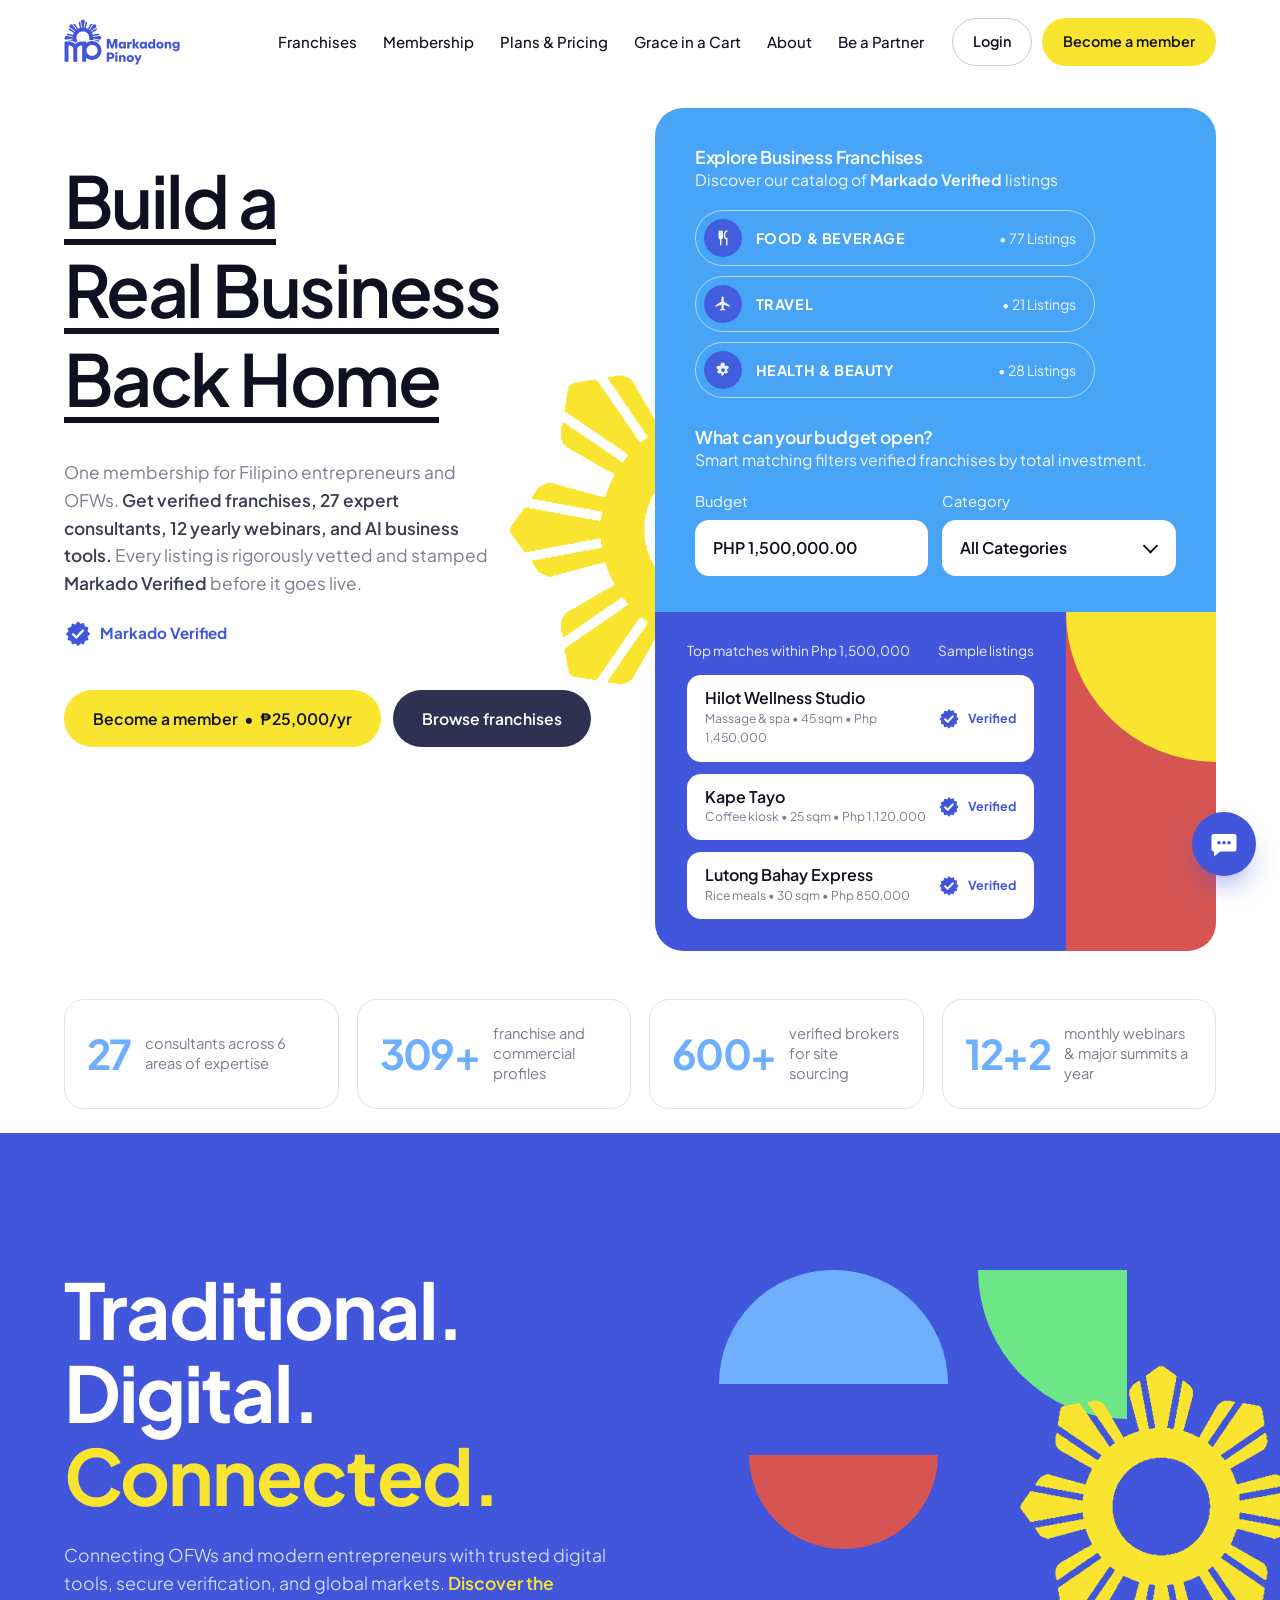
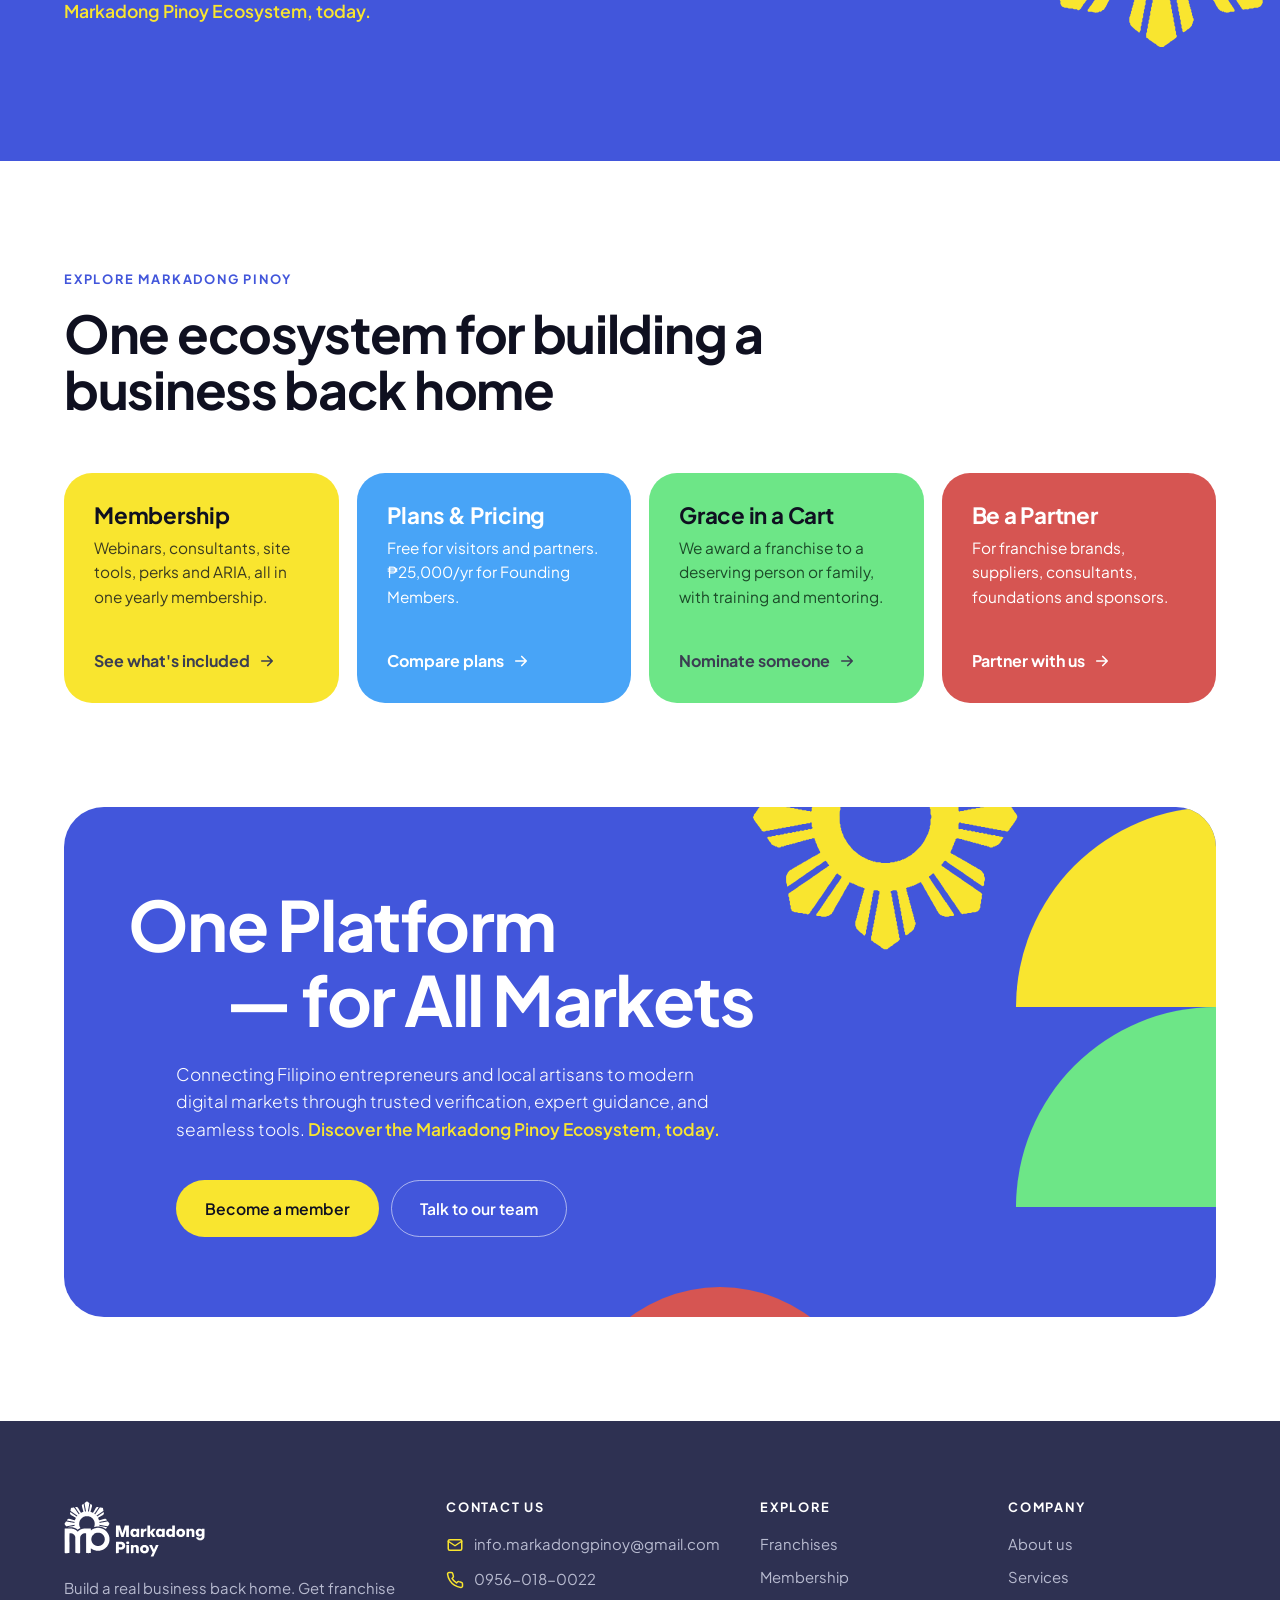
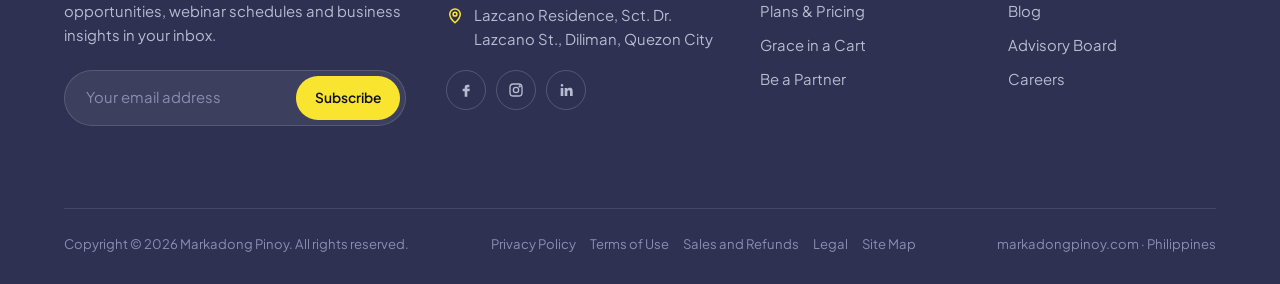
==== commit df9a5f75: "Split the site into separate pages for each menu item Home, Franchises, Membership, Plans & Pricing," ====
--- a/index.html
+++ b/index.html
@@ -11,375 +11,7 @@
 <link rel="preconnect" href="https://fonts.googleapis.com">
 <link rel="preconnect" href="https://fonts.gstatic.com" crossorigin>
 <link href="https://fonts.googleapis.com/css2?family=Plus+Jakarta+Sans:wght@300;400;500;600;700;800&display=swap" rel="stylesheet">
-<style>
-  :root{
-    --blue:#4256db;        /* royal blue — primary */
-    --blue-deep:#3344c2;
-    --sky:#48a4f7;         /* sky blue panel */
-    --sky-soft:#6eb0fe;    /* half-circles, numbers */
-    --yellow:#f9e52f;      /* lemon yellow — sun & primary CTA */
-    --red:#d65552;         /* coral red */
-    --green:#6de687;       /* mint green */
-    --navy:#2e3152;        /* dark buttons */
-    --ink:#0f1020;         /* headlines */
-    --text:#3b3e52;
-    --muted:#7a7d90;
-    --line:#e2e4ee;
-    --grey:#f1f1f1;
-    --radius:28px;
-    --max:1200px;
-  }
-  *{box-sizing:border-box;margin:0;padding:0}
-  html{scroll-behavior:smooth;scroll-padding-top:88px}
-  body{font-family:"Plus Jakarta Sans",system-ui,sans-serif;color:var(--text);background:#fff;line-height:1.6;-webkit-font-smoothing:antialiased;overflow-x:hidden}
-  img{max-width:100%;display:block}
-  a{color:inherit;text-decoration:none}
-  button,input,select{font:inherit}
-  .container{max-width:var(--max);margin:0 auto;padding:0 24px}
-  h1,h2,h3,h4{color:var(--ink);line-height:1.08;letter-spacing:-.025em;font-weight:700}
-  h2{font-size:clamp(2rem,4.2vw,3.25rem)}
-  h3{font-size:1.15rem;letter-spacing:-.01em}
-  section{padding:104px 0;position:relative}
-  .kicker{display:inline-block;font-size:.8rem;font-weight:700;letter-spacing:.14em;text-transform:uppercase;color:var(--blue);margin-bottom:16px}
-  .lead{font-size:1.1rem;color:var(--muted);font-weight:400}
-  .section-head{max-width:720px;margin-bottom:56px}
-  .section-head.center{margin-inline:auto;text-align:center}
-  .section-head .lead{margin-top:16px}
-
-  /* Underlined display headline — the brand's signature type treatment */
-  .ruled span{display:inline-block;border-bottom:.085em solid currentColor;padding-bottom:.02em;margin-bottom:.12em}
-
-  /* Buttons — pills */
-  .btn{display:inline-flex;align-items:center;justify-content:center;gap:8px;padding:15px 28px;border-radius:999px;font-weight:600;font-size:.98rem;border:1.5px solid transparent;cursor:pointer;transition:transform .2s,box-shadow .2s,background .2s,border-color .2s;white-space:nowrap}
-  .btn:hover{transform:translateY(-2px)}
-  .btn-yellow{background:var(--yellow);color:var(--ink)}
-  .btn-yellow:hover{box-shadow:0 12px 24px -12px rgba(160,140,0,.6)}
-  .btn-navy{background:var(--navy);color:#fff}
-  .btn-navy:hover{box-shadow:0 12px 24px -12px rgba(46,49,82,.7)}
-  .btn-blue{background:var(--blue);color:#fff}
-  .btn-outline{border-color:#c9ccd8;color:var(--ink);background:#fff}
-  .btn-outline:hover{border-color:var(--ink)}
-  .btn-outline-light{border-color:rgba(255,255,255,.55);color:#fff}
-  .btn-outline-light:hover{border-color:#fff}
-  .btn svg{width:18px;height:18px}
-
-  /* Markado Verified seal */
-  .verified{display:inline-flex;align-items:center;gap:8px;font-weight:700;color:var(--blue);font-size:.95rem}
-  .verified svg{width:28px;height:28px;flex:none}
-  .verified-pill{background:#fff;border-radius:999px;padding:8px 16px 8px 10px;box-shadow:0 8px 24px -12px rgba(15,16,32,.35)}
-
-  /* ---------- Header ---------- */
-  header{position:sticky;top:0;z-index:60;background:rgba(255,255,255,.92);backdrop-filter:saturate(180%) blur(14px);transition:box-shadow .2s}
-  header.scrolled{box-shadow:0 1px 0 var(--line),0 10px 30px -20px rgba(15,16,32,.3)}
-  .nav{display:flex;align-items:center;gap:28px;height:84px}
-  .brand img{height:46px;width:auto}
-  .nav-links{display:flex;align-items:center;gap:26px;list-style:none;margin-left:auto}
-  .nav-links a{font-size:.94rem;font-weight:500;color:var(--ink);transition:color .2s}
-  .nav-links a:hover,.nav-links a.active{color:var(--blue)}
-  .nav-cta{display:flex;gap:10px}
-  .nav-cta .btn{padding:11px 20px;font-size:.9rem}
-  .menu-btn{display:none;margin-left:auto;background:none;border:0;cursor:pointer;padding:8px;color:var(--ink)}
-  .menu-btn svg{width:28px;height:28px}
-
-  /* ---------- Hero ---------- */
-  .hero{padding:24px 0 0}
-  .hero-grid{display:grid;grid-template-columns:1fr .95fr;gap:0;align-items:stretch;min-height:640px}
-  .hero-copy{padding:56px 48px 56px 0;position:relative;z-index:2}
-  .hero h1{font-size:clamp(3rem,5.6vw,4.9rem);font-weight:600;letter-spacing:-.035em;line-height:1.02}
-  .hero-sub{margin:28px 0 22px;font-size:1.08rem;color:var(--muted);max-width:430px}
-  .hero-sub b{color:var(--text);font-weight:600}
-  .hero-ctas{display:flex;gap:12px;flex-wrap:wrap;margin-top:36px}
-  .hero-panel{position:relative;border-radius:var(--radius);display:grid;grid-template-rows:auto 1fr}
-  .hero-sun{position:absolute;width:420px;left:-150px;top:50%;transform:translateY(-50%);z-index:0;pointer-events:none}
-  .panel-top{position:relative;z-index:1;background:var(--sky);border-radius:var(--radius) var(--radius) 0 0;padding:40px 40px 36px;color:#fff;overflow:hidden}
-  .panel-top h3{color:#fff;font-size:1.1rem;font-weight:600}
-  .panel-top p{opacity:.92;font-size:.98rem}
-  .panel-top p b{font-weight:700}
-  .cat-list{display:grid;gap:10px;margin:18px 0 30px;max-width:400px}
-  .cat{display:flex;align-items:center;gap:14px;padding:8px 18px 8px 8px;border:1.5px solid rgba(255,255,255,.6);border-radius:999px;cursor:pointer;background:transparent;color:#fff;text-align:left;transition:background .2s,border-color .2s}
-  .cat:hover,.cat.on{background:rgba(255,255,255,.16);border-color:#fff}
-  .cat .ic{width:38px;height:38px;border-radius:50%;background:var(--blue);display:grid;place-items:center;flex:none}
-  .cat .ic svg{width:18px;height:18px;color:#fff}
-  .cat strong{font-size:.9rem;letter-spacing:.04em;font-weight:700;text-transform:uppercase;flex:1}
-  .cat span{font-size:.88rem;opacity:.9}
-  .matcher{display:grid;grid-template-columns:1fr 1fr;gap:14px;max-width:560px}
-  .matcher label{display:block;font-size:.92rem;margin-bottom:6px;opacity:.95}
-  .matcher input,.matcher select{width:100%;height:56px;border:0;border-radius:14px;padding:0 18px;font-weight:600;color:var(--ink);background:#fff;outline:none;appearance:none}
-  .matcher input:focus,.matcher select:focus{box-shadow:0 0 0 3px var(--yellow)}
-  .select-wrap{position:relative}
-  .select-wrap::after{content:"";position:absolute;right:20px;top:50%;width:9px;height:9px;border-right:2px solid var(--ink);border-bottom:2px solid var(--ink);transform:translateY(-70%) rotate(45deg);pointer-events:none}
-  .panel-bottom{position:relative;z-index:1;display:grid;grid-template-columns:1fr 150px;border-radius:0 0 var(--radius) var(--radius);overflow:hidden}
-  .results{background:var(--blue);padding:28px 32px 32px;display:grid;gap:12px;align-content:start;min-height:280px}
-  .results-head{display:flex;justify-content:space-between;align-items:center;color:#fff;font-size:.85rem;opacity:.9;margin-bottom:2px}
-  #results{display:grid;gap:12px}
-  .listing{background:#fff;border-radius:14px;padding:14px 18px;display:flex;justify-content:space-between;align-items:center;gap:12px;animation:pop .35s ease both}
-  .listing h4{font-size:1rem;font-weight:600;letter-spacing:0}
-  .listing small{display:block;font-size:.76rem;color:var(--muted);margin-top:2px}
-  .listing .verified{font-size:.78rem}
-  .listing .verified svg{width:22px;height:22px}
-  .empty{color:#fff;opacity:.9;font-size:.95rem;padding:18px 0}
-  .panel-accent{background:var(--red);position:relative}
-  .panel-accent::before{content:"";position:absolute;left:0;top:0;width:100%;aspect-ratio:1;background:var(--yellow);border-radius:0 0 0 100%}
-  @keyframes pop{from{opacity:0;transform:translateY(8px)}to{opacity:1;transform:none}}
-
-  /* ---------- Stats ---------- */
-  .stats{padding:48px 0 24px}
-  .stats-grid{display:grid;grid-template-columns:repeat(4,1fr);gap:18px}
-  .stat{display:flex;align-items:center;gap:14px;padding:24px 22px;border:1.5px solid var(--line);border-radius:20px}
-  .stat b{font-size:clamp(2rem,3.2vw,2.75rem);font-weight:700;color:var(--sky-soft);letter-spacing:-.04em;line-height:1;white-space:nowrap}
-  .stat span{color:var(--muted);font-size:.92rem;line-height:1.35;min-width:0}
-
-  /* ---------- Blue brand band ---------- */
-  .band{background:var(--blue);color:#fff;overflow:hidden}
-  .band h2{color:#fff}
-  .band .hl{color:var(--yellow)}
-  .band-grid{display:grid;grid-template-columns:1.1fr .9fr;gap:48px;align-items:center}
-  .band p{color:rgba(255,255,255,.9);font-size:1.1rem;font-weight:300;max-width:560px;margin-top:24px}
-  .band p b{color:var(--yellow);font-weight:600}
-  .shapes{position:relative;height:420px}
-  .shape{position:absolute}
-  .half-up{border-radius:999px 999px 0 0}
-  .half-down{border-radius:0 0 999px 999px}
-  .quarter{border-radius:0 0 0 100%}
-  .quarter-r{border-radius:0 100% 0 0}
-
-  /* ---------- Problem / solution ---------- */
-  .gap-grid{display:grid;grid-template-columns:1fr 1fr;gap:64px;align-items:start}
-  .gap-grid .lead + .lead{margin-top:14px}
-  .callout{margin-top:28px;padding:26px 28px;border-radius:22px;background:var(--grey);color:var(--ink);font-weight:600;font-size:1.08rem;line-height:1.5;position:relative;overflow:hidden}
-  .callout::after{content:"";position:absolute;right:-30px;bottom:-30px;width:110px;height:110px;border-radius:50%;background:var(--yellow);opacity:.9;z-index:0}
-  .callout span{position:relative;z-index:1}
-  .challenge-list{display:grid;gap:10px;list-style:none}
-  .challenge-list li{display:flex;align-items:center;gap:16px;padding:16px 20px;border:1.5px solid var(--line);border-radius:18px;font-weight:500;color:var(--ink);transition:border-color .2s,transform .2s}
-  .challenge-list li:hover{border-color:var(--blue);transform:translateX(4px)}
-  .num{flex:none;width:34px;height:34px;border-radius:50%;background:var(--sky-soft);color:#fff;font-weight:700;font-size:.9rem;display:grid;place-items:center}
-
-  /* ---------- Membership tiles ---------- */
-  .tiles{display:grid;grid-template-columns:repeat(6,1fr);gap:18px}
-  .tile{grid-column:span 2;border-radius:var(--radius);padding:32px;min-height:250px;display:flex;flex-direction:column;justify-content:space-between;transition:transform .25s}
-  .tile:hover{transform:translateY(-5px)}
-  .tile:nth-child(4),.tile:nth-child(5){grid-column:span 3}
-  .tile h3{font-size:1.35rem;margin-bottom:10px}
-  .tile p{font-size:.98rem}
-  .tile .big{font-size:clamp(2.6rem,4.5vw,3.6rem);font-weight:700;letter-spacing:-.04em;line-height:1;color:var(--ink);margin-bottom:14px}
-  .t-yellow{background:var(--yellow)} .t-yellow p{color:#3a3a20}
-  .t-sky{background:var(--sky);color:#fff} .t-sky h3,.t-sky .big{color:#fff}
-  .t-green{background:var(--green)} .t-green p{color:#1b4a28}
-  .t-red{background:var(--red);color:#fff} .t-red h3,.t-red .big{color:#fff}
-  .t-white{background:#fff;border:1.5px solid var(--line)}
-
-  /* ---------- Pricing ---------- */
-  .pricing{padding:0;background:#fff}
-  .pricing-top{background:var(--blue);padding:96px 0 220px;text-align:center;position:relative;overflow:hidden}
-  .pricing-top h2{color:var(--yellow);font-size:clamp(2.4rem,5.5vw,4.4rem)}
-  .pricing-top p{color:#fff;margin-top:14px;font-size:1.05rem;font-weight:300}
-  .pricing-top .sun-deco{position:absolute;width:420px;left:-210px;top:40px;opacity:1}
-  .pricing-top .q1{position:absolute;right:0;top:0;width:220px;height:220px;background:var(--yellow);border-radius:0 0 0 100%}
-  .pricing-top .q2{position:absolute;right:0;top:220px;width:220px;height:220px;background:var(--red);border-radius:100% 0 0 0}
-  .pricing-top .h1{position:absolute;left:18%;bottom:-120px;width:300px;height:300px;background:var(--sky-soft);border-radius:50%}
-  .plans{display:grid;grid-template-columns:repeat(3,1fr);gap:20px;margin-top:-180px;position:relative;z-index:2;padding-bottom:104px}
-  .plan{background:#fff;border:1.5px solid var(--line);border-radius:32px;padding:40px 34px 34px;display:flex;flex-direction:column;text-align:center;box-shadow:0 30px 60px -40px rgba(15,16,32,.35)}
-  .plan.featured{border:3px solid var(--yellow);transform:translateY(-14px)}
-  .plan h3{color:var(--blue);font-size:1.3rem;letter-spacing:.02em;text-transform:uppercase}
-  .plan .tag{color:var(--sky);font-weight:600;font-size:.9rem;margin-top:6px;min-height:1.4em}
-  .price{margin:22px 0 4px;font-size:2.6rem;font-weight:700;color:var(--ink);letter-spacing:-.03em;line-height:1}
-  .price small{font-size:1rem;color:var(--muted);font-weight:500;letter-spacing:0}
-  .price-note{color:var(--muted);font-size:.88rem}
-  .plan ul{list-style:none;margin:26px 0 30px;display:grid;gap:14px;text-align:left;flex:1;align-content:start}
-  .plan li{display:flex;gap:12px;align-items:flex-start;font-size:.97rem;color:var(--text)}
-  .plan li svg{flex:none;width:20px;height:20px;margin-top:2px;color:var(--blue)}
-  .plan li b{display:block;color:var(--ink);font-weight:700}
-  .plan .btn{width:100%}
-
-  /* ---------- Grace in a Cart ---------- */
-  .grace-grid{display:grid;grid-template-columns:1fr 1fr;gap:56px;align-items:center}
-  .grace h2{font-size:clamp(3rem,6.4vw,5.6rem);font-weight:600;letter-spacing:-.04em;line-height:1}
-  .grace .lead{margin:22px 0 28px;max-width:520px}
-  .steps{display:grid;grid-template-columns:1fr 1fr;gap:14px;margin-top:36px}
-  .step{display:flex;gap:14px;padding:20px;border:1.5px solid var(--line);border-radius:20px}
-  .step .num{width:38px;height:38px;font-size:1rem}
-  .step h4{font-size:1rem;font-weight:700;letter-spacing:0;margin-bottom:4px}
-  .step p{font-size:.92rem;color:var(--muted);line-height:1.45}
-  .receives{margin-top:28px}
-  .receives h4{font-size:1rem;letter-spacing:0;margin-bottom:10px}
-  .receives ul{list-style:none;display:grid;gap:8px}
-  .receives li{display:flex;gap:10px;color:var(--muted);font-size:.96rem}
-  .receives li::before{content:"";flex:none;width:8px;height:8px;border-radius:50%;background:var(--blue);margin-top:9px}
-  .collage{position:relative;aspect-ratio:1/1.02;max-width:600px;margin-left:auto;width:100%}
-  .lens{position:absolute;left:2%;top:4%;width:70%;aspect-ratio:1;border-radius:50%;border:1.5px solid #cfd2dc;display:grid;place-items:center;z-index:2;background:#fff}
-  .lens .face{width:76%;aspect-ratio:1;border-radius:50%;overflow:hidden;background:var(--red)}
-  .handle{position:absolute;left:52%;top:62%;width:36%;height:9%;border:1.5px solid #cfd2dc;border-radius:999px;transform:rotate(45deg);transform-origin:left center;background:#fff;z-index:1}
-  .face img{width:100%;height:100%;object-fit:cover}
-  .bubble{position:absolute;border-radius:50%;overflow:hidden;z-index:3;box-shadow:0 16px 30px -18px rgba(15,16,32,.45)}
-  .b1{width:30%;aspect-ratio:1;right:0;top:6%;background:#cfe3fb}
-  .b2{width:30%;aspect-ratio:1;right:2%;top:56%;background:#f6dcc4}
-  .b3{width:27%;aspect-ratio:1;left:14%;bottom:0;background:var(--green)}
-  .grace-half{position:absolute;left:38%;top:52%;width:40%;aspect-ratio:2/1;background:var(--sky-soft);border-radius:0 0 999px 999px;z-index:0}
-  .grace-sun{position:absolute;width:42%;left:44%;bottom:-24%;z-index:0}
-
-  /* ---------- Services ---------- */
-  .svc-grid{display:grid;grid-template-columns:repeat(3,1fr);gap:18px}
-  .svc{padding:30px;border-radius:24px;border:1.5px solid var(--line);transition:border-color .2s,transform .25s;background:#fff}
-  .svc:hover{border-color:var(--blue);transform:translateY(-4px)}
-  .svc .ic{width:52px;height:52px;border-radius:50%;display:grid;place-items:center;margin-bottom:22px}
-  .svc .ic svg{width:24px;height:24px}
-  .svc h3{margin-bottom:8px}
-  .svc p{color:var(--muted);font-size:.95rem}
-  .ic-y{background:var(--yellow);color:var(--ink)} .ic-s{background:var(--sky);color:#fff} .ic-g{background:var(--green);color:var(--ink)}
-  .ic-r{background:var(--red);color:#fff} .ic-b{background:var(--blue);color:#fff} .ic-n{background:var(--navy);color:#fff}
-  .industries{display:flex;flex-wrap:wrap;gap:10px;margin-top:40px;align-items:center}
-  .industries strong{margin-right:8px;color:var(--ink)}
-  .chip{padding:10px 18px;border-radius:999px;background:#fff;border:1.5px solid var(--line);font-weight:500;font-size:.92rem;color:var(--ink)}
-
-  /* ---------- Dashboard showcase ---------- */
-  .showcase{background:var(--blue);overflow:hidden}
-  .show-grid{display:grid;grid-template-columns:1fr 1.1fr;gap:40px;align-items:center}
-  .showcase h2{color:var(--yellow);font-size:clamp(2.4rem,5vw,4.2rem)}
-  .showcase p{color:#fff;font-size:1.1rem;font-weight:300;margin-top:24px;max-width:520px}
-  .showcase p b{color:var(--yellow);font-weight:600}
-  .stage{position:relative;height:560px}
-  .stage-photo{position:absolute;left:24%;top:8%;width:58%;height:80%;border-radius:40px;overflow:hidden;background:#e9e9ee}
-  .stage-photo img{width:100%;height:100%;object-fit:cover}
-  .card{position:absolute;border-radius:24px;padding:22px 24px;box-shadow:0 30px 50px -30px rgba(0,0,0,.5)}
-  .card small{display:block;font-size:.8rem}
-  .c-budget{right:0;top:12%;width:210px;background:var(--yellow);text-align:center}
-  .c-budget b{display:block;font-size:2rem;color:var(--ink);letter-spacing:-.03em;margin:6px 0}
-  .c-match{right:0;top:50%;width:210px;background:var(--green);color:#163d20}
-  .c-match b{display:block;font-size:1.7rem;color:var(--ink);margin:8px 0;letter-spacing:-.02em}
-  .c-wallet{left:0;bottom:2%;width:250px;background:var(--red);color:#fff}
-  .c-wallet b{display:block;font-size:2.2rem;letter-spacing:-.03em;margin:4px 0 10px}
-  .c-wallet .btn{padding:10px 22px;font-size:.88rem;margin-top:12px}
-  .pill-row{position:absolute;right:0;top:0;display:flex;gap:8px}
-  .pill{padding:9px 18px;border-radius:999px;font-size:.85rem;font-weight:600;background:#fff;color:var(--ink)}
-  .pill.g{background:var(--green);color:#1b4a28}
-  .stage .verified-pill{position:absolute;left:2%;top:46%}
-  .sample-note{color:rgba(255,255,255,.7);font-size:.8rem;margin-top:28px}
-
-  /* ---------- About ---------- */
-  .about-grid{display:grid;grid-template-columns:.9fr 1.1fr;gap:64px;align-items:center}
-  .about-mark{background:var(--grey);border-radius:40px;padding:56px;display:grid;place-items:center;position:relative;overflow:hidden}
-  .about-mark img{width:62%;position:relative;z-index:1}
-  .about-mark .q{position:absolute;width:38%;aspect-ratio:1}
-  .about p{color:var(--muted)}
-  .about p + p{margin-top:16px}
-  .values{display:grid;grid-template-columns:1fr 1fr;gap:14px;margin-top:30px}
-  .value{padding:18px 20px;border-radius:18px;border:1.5px solid var(--line)}
-  .value h4{font-size:1rem;letter-spacing:0;margin-bottom:4px;display:flex;align-items:center;gap:10px}
-  .value h4 i{width:12px;height:12px;border-radius:50%}
-  .value p{font-size:.92rem;line-height:1.45}
-
-  /* ---------- CTA poster ---------- */
-  .poster{background:var(--blue);border-radius:40px;padding:80px 64px;position:relative;overflow:hidden;color:#fff}
-  .poster h2{color:#fff;font-size:clamp(2.4rem,5.4vw,4.6rem);position:relative;z-index:2}
-  .poster h2 .indent{display:block;padding-left:1.4em}
-  .poster p{max-width:560px;margin:24px 0 0 calc(1.4 * clamp(2.4rem,5.4vw,4.6rem) * .5);position:relative;z-index:2;font-weight:300;font-size:1.08rem}
-  .poster p b{color:var(--yellow);font-weight:600}
-  .poster .ctas{display:flex;gap:12px;flex-wrap:wrap;margin-top:36px;position:relative;z-index:2}
-  .poster .sun-deco{position:absolute;width:270px;right:17%;top:-125px;z-index:1}
-  .poster .s-y{position:absolute;right:0;top:0;width:200px;height:200px;background:var(--yellow);border-radius:200px 0 0 0;transform:translateY(0)}
-  .poster .s-g{position:absolute;right:0;top:200px;width:200px;height:200px;background:var(--green);border-radius:200px 0 0 0}
-  .poster .s-r{position:absolute;right:30%;bottom:-120px;width:300px;height:150px;background:var(--red);border-radius:0 0 300px 300px;transform:rotate(180deg)}
-
-  /* ---------- Footer ---------- */
-  footer{background:var(--navy);color:#b8bbd0;padding:80px 0 30px;font-size:.93rem;margin-top:104px}
-  .foot-grid{display:grid;grid-template-columns:1.5fr 1.3fr 1fr 1fr;gap:40px}
-  .foot-brand img{height:56px;width:auto}
-  .foot-brand p{margin:20px 0 22px;max-width:340px}
-  footer h4{color:#fff;font-size:.8rem;letter-spacing:.14em;text-transform:uppercase;margin-bottom:18px;font-weight:700}
-  footer ul{list-style:none;display:grid;gap:10px}
-  footer a:hover{color:var(--yellow)}
-  .contact-item{display:flex;gap:10px;align-items:flex-start;margin-bottom:12px}
-  .contact-item svg{flex:none;width:18px;height:18px;color:var(--yellow);margin-top:3px}
-  .subscribe{display:flex;background:rgba(255,255,255,.07);border:1px solid rgba(255,255,255,.14);border-radius:999px;padding:5px;max-width:360px}
-  .subscribe input{flex:1;min-width:0;background:none;border:0;color:#fff;padding:0 16px;outline:none}
-  .subscribe input::placeholder{color:#8a8db0}
-  .subscribe .btn{padding:10px 18px;font-size:.86rem}
-  .form-msg{font-size:.84rem;color:var(--yellow);margin-top:10px;min-height:1.2em}
-  .socials{display:flex;gap:10px;margin-top:18px}
-  .socials a{width:40px;height:40px;border-radius:50%;border:1px solid rgba(255,255,255,.18);display:grid;place-items:center;transition:background .2s,color .2s,border-color .2s}
-  .socials a:hover{background:var(--yellow);border-color:var(--yellow);color:var(--ink)}
-  .socials svg{width:16px;height:16px}
-  .foot-bottom{margin-top:56px;padding-top:24px;border-top:1px solid rgba(255,255,255,.1);display:flex;justify-content:space-between;gap:16px;flex-wrap:wrap;font-size:.82rem;color:#8a8db0}
-  .legal-links{display:flex;gap:6px 14px;flex-wrap:wrap}
-
-  /* ---------- ARIA assistant ---------- */
-  .aria-btn{position:fixed;right:24px;bottom:24px;z-index:70;width:64px;height:64px;border-radius:50%;background:var(--blue);border:0;cursor:pointer;display:grid;place-items:center;box-shadow:0 16px 30px -12px rgba(66,86,219,.7);transition:transform .2s}
-  .aria-btn:hover{transform:scale(1.06)}
-  .aria-btn svg{width:30px;height:30px;color:#fff}
-  .aria-panel{position:fixed;right:24px;bottom:100px;z-index:70;width:min(340px,calc(100vw - 32px));background:#fff;border-radius:24px;box-shadow:0 30px 60px -20px rgba(15,16,32,.4);overflow:hidden;transform:translateY(12px) scale(.98);opacity:0;pointer-events:none;transition:opacity .2s,transform .2s}
-  .aria-panel.open{opacity:1;transform:none;pointer-events:auto}
-  .aria-head{background:var(--blue);color:#fff;padding:18px 20px;display:flex;align-items:center;gap:12px}
-  .aria-head img{width:38px;height:38px;background:#fff;border-radius:50%;padding:6px}
-  .aria-head b{display:block}
-  .aria-head small{opacity:.85}
-  .aria-body{padding:20px;display:grid;gap:10px}
-  .aria-msg{background:var(--grey);border-radius:16px 16px 16px 4px;padding:12px 14px;font-size:.93rem;color:var(--ink)}
-  .aria-body a{display:block;padding:10px 14px;border:1.5px solid var(--line);border-radius:12px;font-size:.9rem;font-weight:600;color:var(--blue)}
-  .aria-body a:hover{border-color:var(--blue)}
-
-  /* ---------- Reveal ---------- */
-  .reveal{opacity:0;transform:translateY(22px);transition:opacity .7s ease,transform .7s ease}
-  .reveal.in{opacity:1;transform:none}
-  @media (prefers-reduced-motion:reduce){.reveal{opacity:1;transform:none;transition:none}html{scroll-behavior:auto}.listing{animation:none}}
-
-  /* ---------- Responsive ---------- */
-  @media (max-width:1100px){
-    .nav-links{gap:18px}
-    .nav-links a{font-size:.88rem}
-    .nav-cta .btn-outline{display:none}
-  }
-  @media (max-width:980px){
-    .menu-btn{display:block}
-    .nav-cta{display:none}
-    .nav-links{position:fixed;inset:84px 0 auto 0;background:#fff;flex-direction:column;align-items:stretch;gap:0;padding:8px 24px 24px;box-shadow:0 24px 30px -24px rgba(15,16,32,.35);opacity:0;transform:translateY(-8px);pointer-events:none;transition:opacity .2s,transform .2s}
-    .nav-links.open{opacity:1;transform:none;pointer-events:auto}
-    .nav-links li a{display:block;padding:14px 0;border-bottom:1px solid var(--line);font-size:1rem}
-    .nav-links .mobile-cta{display:flex;gap:10px;padding-top:16px}
-    .nav-links .mobile-cta a{border:0;flex:1}
-    .hero-grid{grid-template-columns:1fr;min-height:0}
-    .hero-copy{padding:40px 0 48px}
-    .hero-sun{width:300px;left:auto;right:-90px;top:-150px;transform:none}
-    .stats-grid{grid-template-columns:1fr 1fr}
-    .band-grid,.gap-grid,.grace-grid,.show-grid,.about-grid{grid-template-columns:1fr}
-    .shapes{height:300px}
-    .tiles .tile,.tiles .tile:nth-child(4),.tiles .tile:nth-child(5){grid-column:span 3}
-    .tiles .tile:nth-child(5){grid-column:span 6}
-    .plans{grid-template-columns:1fr;max-width:520px;margin-inline:auto}
-    .plan.featured{transform:none}
-    .svc-grid{grid-template-columns:1fr 1fr}
-    .collage{margin:0 auto}
-    .foot-grid{grid-template-columns:1fr 1fr}
-  }
-  @media (min-width:981px){ .nav-links .mobile-cta{display:none} }
-  @media (max-width:640px){
-    section{padding:76px 0}
-    .container{padding:0 16px}
-    .brand img{height:38px}
-    .hero h1{font-size:clamp(2.6rem,12vw,3.4rem)}
-    .hero-ctas .btn{width:100%}
-    .panel-top{padding:28px 22px}
-    .matcher{grid-template-columns:1fr}
-    .panel-bottom{grid-template-columns:1fr}
-    .panel-accent{display:none}
-    .results{padding:22px 18px 24px;border-radius:0 0 var(--radius) var(--radius)}
-    .stats-grid{grid-template-columns:1fr}
-    .tiles .tile,.tiles .tile:nth-child(4),.tiles .tile:nth-child(5){grid-column:span 6;min-height:0}
-    .steps,.svc-grid,.values{grid-template-columns:1fr}
-    .stage{height:520px}
-    .stage-photo{left:10%;width:80%}
-    .c-budget,.c-match{width:170px;padding:18px}
-    .c-wallet{width:220px}
-    .poster{padding:56px 24px;border-radius:28px}
-    .poster p{margin-left:0}
-    .poster h2 .indent{padding-left:0}
-    .poster .sun-deco{width:200px;right:-40px;top:-50px}
-    .poster .s-y,.poster .s-g{display:none}
-    .pricing-top{padding:76px 0 200px}
-    .pricing-top .q1,.pricing-top .q2{width:120px;height:120px}
-    .pricing-top .q2{top:120px}
-    .foot-grid{grid-template-columns:1fr}
-  }
-</style>
+<link rel="stylesheet" href="assets/site.css">
 </head>
 <body>
 
@@ -396,36 +28,36 @@
 
 <header id="top">
   <nav class="container nav" aria-label="Main">
-    <a href="#top" class="brand" aria-label="Markadong Pinoy home"><img src="assets/logo.svg" alt="Markadong Pinoy"></a>
+    <a href="./" class="brand" aria-label="Markadong Pinoy home"><img src="assets/logo.svg" alt="Markadong Pinoy"></a>
     <button class="menu-btn" aria-label="Open menu" aria-expanded="false" aria-controls="navLinks">
       <svg viewBox="0 0 24 24" fill="none" stroke="currentColor" stroke-width="2" stroke-linecap="round"><path d="M4 7h16M4 12h16M4 17h16"/></svg>
     </button>
     <ul class="nav-links" id="navLinks">
-      <li><a href="#franchises">Franchises</a></li>
-      <li><a href="#membership">Membership</a></li>
-      <li><a href="#pricing">Plans &amp; Pricing</a></li>
-      <li><a href="#grace">Grace in a Cart</a></li>
-      <li><a href="#about">About</a></li>
-      <li><a href="#pricing" data-partner>Be a Partner</a></li>
-      <li class="mobile-cta"><a href="#" class="btn btn-outline">Login</a><a href="#pricing" class="btn btn-yellow">Become a member</a></li>
+      <li><a href="franchises.html">Franchises</a></li>
+      <li><a href="membership.html">Membership</a></li>
+      <li><a href="pricing.html">Plans &amp; Pricing</a></li>
+      <li><a href="grace-in-a-cart.html">Grace in a Cart</a></li>
+      <li><a href="about.html">About</a></li>
+      <li><a href="partner.html">Be a Partner</a></li>
+      <li class="mobile-cta"><a href="#" class="btn btn-outline">Login</a><a href="pricing.html" class="btn btn-yellow">Become a member</a></li>
     </ul>
     <div class="nav-cta">
       <a href="#" class="btn btn-outline">Login</a>
-      <a href="#pricing" class="btn btn-yellow">Become a member</a>
+      <a href="pricing.html" class="btn btn-yellow">Become a member</a>
     </div>
   </nav>
 </header>
 
 <main>
-  <!-- ============ HERO ============ -->
-  <section class="hero" id="franchises">
+<!-- ============ HERO ============ -->
+  <section class="hero">
     <div class="container hero-grid">
       <div class="hero-copy reveal">
         <h1 class="ruled"><span>Build a</span><br><span>Real Business</span><br><span>Back Home</span></h1>
         <p class="hero-sub">One membership for Filipino entrepreneurs and OFWs. <b>Get verified franchises, 27 expert consultants, 12 yearly webinars, and AI business tools.</b> Every listing is rigorously vetted and stamped <b>Markado Verified</b> before it goes live.</p>
         <span class="verified"><svg><use href="#seal"/></svg>Markado Verified</span>
         <div class="hero-ctas">
-          <a href="#pricing" class="btn btn-yellow">Become a member &nbsp;•&nbsp; ₱25,000/yr</a>
+          <a href="pricing.html" class="btn btn-yellow">Become a member &nbsp;•&nbsp; ₱25,000/yr</a>
           <a href="#matcher" class="btn btn-navy">Browse franchises</a>
         </div>
       </div>
@@ -484,203 +116,23 @@
     </div>
   </section>
 
-  <!-- ============ THE GAP ============ -->
-  <section id="why">
-    <div class="container gap-grid">
-      <div class="reveal">
-        <span class="kicker">The market gap</span>
-        <h2>A growing demand without the right support system</h2>
-        <p class="lead" style="margin-top:20px">Millions of Filipinos — especially OFWs — dream of investing in businesses or franchises in the Philippines to create long-term financial security and additional income streams.</p>
-        <p class="lead">However, many entrepreneurs face a major challenge:</p>
-        <div class="callout"><span>They have the capital to invest, but lack the trusted people, systems, and operational support needed to manage and scale a business successfully.</span></div>
-      </div>
-      <div class="reveal">
-        <span class="kicker">Common challenges</span>
-        <ul class="challenge-list">
-          <li><span class="num">1</span>Lack of trusted operational management</li>
-          <li><span class="num">2</span>Fear of scams &amp; illegitimate franchise brands</li>
-          <li><span class="num">3</span>Poor systems &amp; operational structure</li>
-          <li><span class="num">4</span>Limited business &amp; franchise guidance</li>
-          <li><span class="num">5</span>Weak visibility &amp; reporting</li>
-          <li><span class="num">6</span>Difficulty scaling sustainably</li>
-          <li><span class="num">7</span>Lack of a complete support ecosystem</li>
-        </ul>
-      </div>
-    </div>
-  </section>
-
-  <!-- ============ MEMBERSHIP ============ -->
-  <section id="membership" style="padding-top:0">
+    <!-- ============ EXPLORE ============ -->
+  <section id="explore">
     <div class="container">
       <div class="section-head reveal">
-        <span class="kicker">Our solution</span>
-        <h2>Everything you need to open with confidence — in one membership</h2>
-        <p class="lead">Trusted franchises, experienced consultants, scalable systems and hands-off management with full visibility. More than consulting: a complete ecosystem for long-term business growth.</p>
-      </div>
-      <div class="tiles">
-        <article class="tile t-yellow reveal"><div><div class="big">12+2</div><h3>Learning</h3></div><p>12 monthly webinars (Ipon to Negosyo) plus 2 major summits a year.</p></article>
-        <article class="tile t-sky reveal"><div><div class="big">6 hrs</div><h3>Consulting</h3></div><p>6 free sessions (up to 6 hours) with 27 verified consultants.</p></article>
-        <article class="tile t-white reveal"><div><div class="big" style="color:var(--blue)">GRID</div><h3>Business Tools</h3></div><p style="color:var(--muted)">1 Site Analysis plus 10 Site Locator searches to find the right spot.</p></article>
-        <article class="tile t-green reveal"><div><div class="big">Perks</div><h3>Perks &amp; Travel</h3></div><p>₱50k accident insurance, 1 hotel stay (2 pax), 1 Joyride airport drop-off, and 2 Idara facials.</p></article>
-        <article class="tile t-red reveal"><div><div class="big">ARIA</div><h3>AI Support</h3></div><p>ARIA, our multilingual AI assistant, answers your business questions any time of day.</p></article>
-      </div>
-    </div>
-  </section>
-
-  <!-- ============ PRICING ============ -->
-  <section class="pricing" id="pricing">
-    <div class="pricing-top">
-      <img src="assets/sun.svg" alt="" class="sun-deco" aria-hidden="true">
-      <div class="q1" aria-hidden="true"></div><div class="q2" aria-hidden="true"></div><div class="h1" aria-hidden="true"></div>
-      <div class="container reveal" style="position:relative;z-index:1">
-        <h2>Simple, transparent pricing</h2>
-        <p>One membership for entrepreneurs and OFWs. Free to join for brands, suppliers and consultants.</p>
-      </div>
-    </div>
-    <div class="container plans">
-      <article class="plan reveal">
-        <h3>Visitor</h3><div class="tag"></div>
-        <div class="price">Free</div><div class="price-note">No card needed</div>
-        <ul>
-          <li><svg><use href="#check"/></svg>Browse verified franchises</li>
-          <li><svg><use href="#check"/></svg>Budget matcher</li>
-          <li><svg><use href="#check"/></svg>Blog and webinar previews</li>
-          <li><svg><use href="#check"/></svg>Ask ARIA basic questions</li>
-        </ul>
-        <a href="#matcher" class="btn btn-outline">Start exploring</a>
-      </article>
-      <article class="plan featured reveal">
-        <h3>Founding Member</h3><div class="tag">Most popular</div>
-        <div class="price">₱25,000<small>/yr</small></div><div class="price-note">Billed yearly</div>
-        <ul>
-          <li><svg><use href="#check"/></svg><span><b>Learning</b>12 monthly webinars (Ipon to Negosyo) + 2 major summits</span></li>
-          <li><svg><use href="#check"/></svg><span><b>Consulting</b>6 free sessions (up to 6 hrs) with 27 verified consultants</span></li>
-          <li><svg><use href="#check"/></svg><span><b>Business Tools</b>1 Site Analysis + 10 Site Locator searches</span></li>
-          <li><svg><use href="#check"/></svg><span><b>Perks &amp; Travel</b>₱50k accident insurance, 1 hotel stay (2 pax), 1 Joyride airport drop-off &amp; 2 Idara facials</span></li>
-          <li><svg><use href="#check"/></svg><span><b>AI Support</b>ARIA AI assistant (multilingual)</span></li>
-        </ul>
-        <a href="#contact" class="btn btn-yellow">Join as a Founding Member</a>
-      </article>
-      <article class="plan reveal" id="partner">
-        <h3>Partner</h3><div class="tag"></div>
-        <div class="price">Free</div><div class="price-note">During beta</div>
-        <ul>
-          <li><svg><use href="#check"/></svg>For franchise brands, suppliers, consultants, foundations and sponsors</li>
-          <li><svg><use href="#check"/></svg>Directory listing free during beta</li>
-          <li><svg><use href="#check"/></svg>Success fee only when a deal closes</li>
-          <li><svg><use href="#check"/></svg>Referral code &amp; commission wallet — earn 15% (₱3,750) of every membership paid with your code</li>
-        </ul>
-        <a href="#contact" class="btn btn-outline">Be a partner</a>
-      </article>
-    </div>
-  </section>
-
-  <!-- ============ GRACE IN A CART ============ -->
-  <section class="grace" id="grace" style="padding-top:24px">
-    <div class="container grace-grid">
-      <div class="reveal">
-        <span class="kicker">Our community program</span>
-        <h2 class="ruled"><span>Grace</span><br><span>in a Cart</span></h2>
-        <p class="lead">We award a franchise to a deserving person or family, with the training and mentoring to make it work.</p>
-        <div class="hero-ctas" style="margin-top:0">
-          <a href="#contact" class="btn btn-yellow">Nominate a person or family</a>
-          <a href="#contact" class="btn btn-navy">Ways to help</a>
-        </div>
-        <div class="steps">
-          <div class="step"><span class="num">1</span><div><h4>Nominate</h4><p>Anyone can nominate a person or family who is ready to run a small business.</p></div></div>
-          <div class="step"><span class="num">2</span><div><h4>Screen</h4><p>Comprehensive interview, readiness assessment, and family support evaluation.</p></div></div>
-          <div class="step"><span class="num">3</span><div><h4>Train</h4><p>The awardee completes the Beginner path and gets free consultant sessions.</p></div></div>
-          <div class="step"><span class="num">4</span><div><h4>Open</h4><p>Verified franchise awarded and opened, backed by a GRID site analysis.</p></div></div>
-        </div>
-        <div class="receives">
-          <h4>What the awardee receives</h4>
-          <ul>
-            <li>A verified franchise cart package</li>
-            <li>A full Markadong Pinoy membership</li>
-            <li>Expert mentoring from our consultants all the way through opening</li>
-            <li>Business Site Analysis for their chosen spot</li>
-          </ul>
-        </div>
-      </div>
-      <div class="collage reveal" aria-hidden="true">
-        <div class="grace-half"></div>
-        <img src="assets/sun.svg" alt="" class="grace-sun">
-        <div class="handle"></div>
-        <div class="lens"><div class="face"><img src="https://images.unsplash.com/photo-1544005313-94ddf0286df2?auto=format&fit=crop&w=700&q=80" alt=""></div></div>
-        <div class="bubble b1"><img src="https://images.unsplash.com/photo-1507003211169-0a1dd7228f2d?auto=format&fit=crop&w=400&q=80" alt=""></div>
-        <div class="bubble b2"><img src="https://images.unsplash.com/photo-1534528741775-53994a69daeb?auto=format&fit=crop&w=400&q=80" alt=""></div>
-        <div class="bubble b3"><img src="https://images.unsplash.com/photo-1531123897727-8f129e1688ce?auto=format&fit=crop&w=400&q=80" alt=""></div>
-      </div>
-    </div>
-  </section>
-
-  <!-- ============ SERVICES ============ -->
-  <section id="services" style="background:var(--grey)">
-    <div class="container">
-      <div class="section-head reveal">
-        <span class="kicker">Hands-on business solutions</span>
-        <h2>Flexible engagement models, beyond the membership</h2>
-        <p class="lead">Need us to go further? Our team can build, run and grow the business with you.</p>
-      </div>
-      <div class="svc-grid">
-        <article class="svc reveal"><div class="ic ic-y"><svg viewBox="0 0 24 24" fill="none" stroke="currentColor" stroke-width="2" stroke-linecap="round" stroke-linejoin="round"><path d="M21 15a2 2 0 0 1-2 2H7l-4 4V5a2 2 0 0 1 2-2h14a2 2 0 0 1 2 2z"/></svg></div><h3>Business Consulting</h3><p>Strategic guidance to structure, launch, and strengthen your business from day one.</p></article>
-        <article class="svc reveal"><div class="ic ic-s"><svg viewBox="0 0 24 24" fill="none" stroke="currentColor" stroke-width="2" stroke-linecap="round" stroke-linejoin="round"><rect x="3" y="3" width="7" height="7" rx="1.5"/><rect x="14" y="3" width="7" height="7" rx="1.5"/><rect x="3" y="14" width="7" height="7" rx="1.5"/><rect x="14" y="14" width="7" height="7" rx="1.5"/></svg></div><h3>Franchise Development</h3><p>Turn a proven concept into a replicable, compliant franchise system ready to grow.</p></article>
-        <article class="svc reveal"><div class="ic ic-g"><svg viewBox="0 0 24 24" fill="none" stroke="currentColor" stroke-width="2" stroke-linecap="round" stroke-linejoin="round"><rect x="2" y="7" width="20" height="14" rx="2"/><path d="M16 7V5a2 2 0 0 0-2-2h-4a2 2 0 0 0-2 2v2"/></svg></div><h3>Managed Operations</h3><p>We run day-to-day operations for you, with transparent reporting you can trust.</p></article>
-        <article class="svc reveal"><div class="ic ic-r"><svg viewBox="0 0 24 24" fill="none" stroke="currentColor" stroke-width="2" stroke-linecap="round"><circle cx="12" cy="12" r="9"/><path d="M12 7v5l3 2"/></svg></div><h3>Retainer Advisory</h3><p>Ongoing access to consultants and mentors whenever key decisions come up.</p></article>
-        <article class="svc reveal"><div class="ic ic-b"><svg viewBox="0 0 24 24" fill="none" stroke="currentColor" stroke-width="2" stroke-linecap="round" stroke-linejoin="round"><path d="M3 17l6-6 4 4 8-8M14 7h7v7"/></svg></div><h3>Expansion &amp; Growth Strategy</h3><p>Site selection, market entry, and multi-branch planning to scale with confidence.</p></article>
-        <article class="svc reveal"><div class="ic ic-n"><svg viewBox="0 0 24 24" fill="none" stroke="currentColor" stroke-width="2" stroke-linecap="round"><path d="M4 21v-7M4 10V3M12 21v-9M12 8V3M20 21v-5M20 12V3M1 14h6M9 8h6M17 16h6"/></svg></div><h3>Optimization &amp; Alignment</h3><p>Fine-tune systems, people, and processes so every part of the business pulls together.</p></article>
-      </div>
-      <div class="industries reveal">
-        <strong>Industries we serve:</strong>
-        <span class="chip">Food &amp; Beverage</span><span class="chip">Beauty &amp; Aesthetics</span><span class="chip">Wellness</span><span class="chip">Technology</span><span class="chip">Digital Enterprises</span><span class="chip">Retail &amp; Service Businesses</span>
-      </div>
-    </div>
-  </section>
-
-  <!-- ============ DASHBOARD SHOWCASE ============ -->
-  <section class="showcase">
-    <div class="container show-grid">
-      <div class="reveal">
-        <h2>Markadong Pinoy bridges traditional &amp; digital markets.</h2>
-        <p>Empowering local enterprises and artisans with world-class e-commerce infrastructure, trusted verification seals, and data-driven growth tools. <b>Explore Markadong Pinoy today!</b></p>
-        <div class="hero-ctas"><a href="#pricing" class="btn btn-yellow">Become a member</a><a href="#pricing" class="btn btn-outline-light">See what's included</a></div>
-        <p class="sample-note">Member dashboard preview — figures shown are examples.</p>
-      </div>
-      <div class="stage reveal" aria-label="Member dashboard preview">
-        <div class="pill-row"><span class="pill">Affiliate partner</span><span class="pill g">ACTIVE</span></div>
-        <div class="stage-photo"><img src="https://images.unsplash.com/photo-1573496359142-b8d87734a5a2?auto=format&fit=crop&w=800&q=80" alt="Member checking her dashboard"></div>
-        <span class="verified verified-pill"><svg><use href="#seal"/></svg>Markado Verified</span>
-        <div class="card c-budget"><small>Budget Tracker</small><b>Php1.5M</b><small>Php 1.2M committed</small></div>
-        <div class="card c-match"><small>Your franchise matches</small><b>Kape Tayo</b><small>Coffee kiosk • 25 sqm<br>Php 1,120,000 total</small></div>
-        <div class="card c-wallet"><small>Commission wallet</small><b>₱12,000</b><small>₱500 pending · released upon referral payment</small><span class="btn btn-navy">Withdraw</span></div>
-      </div>
-    </div>
-  </section>
-
-  <!-- ============ ABOUT ============ -->
-  <section class="about" id="about">
-    <div class="container about-grid">
-      <div class="about-mark reveal" aria-hidden="true">
-        <span class="q" style="background:var(--yellow);right:0;top:0;border-radius:0 0 0 100%"></span>
-        <span class="q" style="background:var(--sky-soft);left:0;bottom:0;border-radius:0 100% 0 0"></span>
-        <img src="assets/mark.svg" alt="">
-      </div>
-      <div class="reveal">
-        <span class="kicker">Who we are</span>
-        <h2>Empowering Filipino entrepreneurs. Creating lasting impact.</h2>
-        <p style="margin-top:22px">Markadong Pinoy is a full-service franchise consulting and business solutions group built for modern Filipino entrepreneurs — especially OFWs — who want to build, grow, and scale businesses without the burden of daily operations. Backed by seasoned professionals, mentors, and industry stakeholders, we help build businesses that are structured, scalable, compliant, and sustainable.</p>
-        <p>Our mark is a tribute to that mission: the Philippine sun for a sunrise of new beginnings, a central circle for unity and community, and an “M” shaped like an open book for transparency and shared knowledge. Together, the sun and the “P” trace an infinity symbol — boundless possibilities and lasting growth.</p>
-        <div class="values">
-          <div class="value"><h4><i style="background:var(--yellow)"></i>Leadership</h4><p>We lead with purpose and inspire positive change.</p></div>
-          <div class="value"><h4><i style="background:var(--sky)"></i>Integrity</h4><p>We uphold the highest standards of honesty and accountability.</p></div>
-          <div class="value"><h4><i style="background:var(--green)"></i>Excellence</h4><p>We are committed to delivering exceptional results.</p></div>
-          <div class="value"><h4><i style="background:var(--red)"></i>Partnership</h4><p>We collaborate and grow together for lasting impact.</p></div>
-        </div>
-      </div>
-    </div>
-  </section>
-
-  <!-- ============ CTA POSTER ============ -->
+        <span class="kicker">Explore Markadong Pinoy</span>
+        <h2>One ecosystem for building a business back home</h2>
+      </div>
+      <div class="teasers">
+        <a href="membership.html" class="teaser t-yellow reveal"><div><h3>Membership</h3><p>Webinars, consultants, site tools, perks and ARIA, all in one yearly membership.</p></div><span class="go">See what's included <svg viewBox="0 0 24 24" fill="none" stroke="currentColor" stroke-width="2.2" stroke-linecap="round" stroke-linejoin="round"><path d="M5 12h14M13 6l6 6-6 6"/></svg></span></a>
+        <a href="pricing.html" class="teaser t-sky reveal"><div><h3>Plans &amp; Pricing</h3><p>Free for visitors and partners. ₱25,000/yr for Founding Members.</p></div><span class="go">Compare plans <svg viewBox="0 0 24 24" fill="none" stroke="currentColor" stroke-width="2.2" stroke-linecap="round" stroke-linejoin="round"><path d="M5 12h14M13 6l6 6-6 6"/></svg></span></a>
+        <a href="grace-in-a-cart.html" class="teaser t-green reveal"><div><h3>Grace in a Cart</h3><p>We award a franchise to a deserving person or family, with training and mentoring.</p></div><span class="go">Nominate someone <svg viewBox="0 0 24 24" fill="none" stroke="currentColor" stroke-width="2.2" stroke-linecap="round" stroke-linejoin="round"><path d="M5 12h14M13 6l6 6-6 6"/></svg></span></a>
+        <a href="partner.html" class="teaser t-red reveal"><div><h3>Be a Partner</h3><p>For franchise brands, suppliers, consultants, foundations and sponsors.</p></div><span class="go">Partner with us <svg viewBox="0 0 24 24" fill="none" stroke="currentColor" stroke-width="2.2" stroke-linecap="round" stroke-linejoin="round"><path d="M5 12h14M13 6l6 6-6 6"/></svg></span></a>
+      </div>
+    </div>
+  </section>
+
+<!-- ============ CTA POSTER ============ -->
   <section style="padding-top:0;padding-bottom:0">
     <div class="container">
       <div class="poster reveal">
@@ -689,7 +141,7 @@
         <h2>One Platform<span class="indent">— for All Markets</span></h2>
         <p>Connecting Filipino entrepreneurs and local artisans to modern digital markets through trusted verification, expert guidance, and seamless tools. <b>Discover the Markadong Pinoy Ecosystem, today.</b></p>
         <div class="ctas" style="margin-left:calc(1.4 * clamp(2.4rem,5.4vw,4.6rem) * .5)">
-          <a href="#pricing" class="btn btn-yellow">Become a member</a>
+          <a href="pricing.html" class="btn btn-yellow">Become a member</a>
           <a href="mailto:info.markadongpinoy@gmail.com" class="btn btn-outline-light">Talk to our team</a>
         </div>
       </div>
@@ -701,7 +153,7 @@
   <div class="container">
     <div class="foot-grid">
       <div class="foot-brand">
-        <a href="#top"><img src="assets/logo-white.svg" alt="Markadong Pinoy"></a>
+        <a href="./"><img src="assets/logo-white.svg" alt="Markadong Pinoy"></a>
         <p>Build a real business back home. Get franchise opportunities, webinar schedules and business insights in your inbox.</p>
         <form class="subscribe" id="subscribeForm">
           <label for="email" style="position:absolute;left:-9999px">Email address</label>
@@ -723,11 +175,11 @@
       </div>
       <div>
         <h4>Explore</h4>
-        <ul><li><a href="#matcher">Franchises</a></li><li><a href="#membership">Membership</a></li><li><a href="#pricing">Plans &amp; Pricing</a></li><li><a href="#grace">Grace in a Cart</a></li><li><a href="#partner">Be a Partner</a></li></ul>
+        <ul><li><a href="#matcher">Franchises</a></li><li><a href="membership.html">Membership</a></li><li><a href="pricing.html">Plans &amp; Pricing</a></li><li><a href="grace-in-a-cart.html">Grace in a Cart</a></li><li><a href="partner.html">Be a Partner</a></li></ul>
       </div>
       <div>
         <h4>Company</h4>
-        <ul><li><a href="#about">About us</a></li><li><a href="#services">Services</a></li><li><a href="#">Blog</a></li><li><a href="#">Advisory Board</a></li><li><a href="#">Careers</a></li></ul>
+        <ul><li><a href="about.html">About us</a></li><li><a href="about.html#services">Services</a></li><li><a href="#">Blog</a></li><li><a href="#">Advisory Board</a></li><li><a href="#">Careers</a></li></ul>
       </div>
     </div>
     <div class="foot-bottom">
@@ -744,8 +196,8 @@
   <div class="aria-body">
     <div class="aria-msg">Hi! I'm ARIA. I'm getting ready for launch — in the meantime, here's where to start:</div>
     <a href="#matcher">Find a franchise for my budget</a>
-    <a href="#pricing">Compare membership plans</a>
-    <a href="#grace">Nominate someone for Grace in a Cart</a>
+    <a href="pricing.html">Compare membership plans</a>
+    <a href="grace-in-a-cart.html">Nominate someone for Grace in a Cart</a>
     <a href="mailto:info.markadongpinoy@gmail.com">Email the team</a>
   </div>
 </div>
@@ -753,75 +205,6 @@
   <svg viewBox="0 0 24 24" fill="currentColor"><path d="M4 4h16a2 2 0 0 1 2 2v10a2 2 0 0 1-2 2H9l-5 4v-4a2 2 0 0 1-2-2V6a2 2 0 0 1 2-2z"/><circle cx="8" cy="11" r="1.4" fill="var(--blue)"/><circle cx="12" cy="11" r="1.4" fill="var(--blue)"/><circle cx="16" cy="11" r="1.4" fill="var(--blue)"/></svg>
 </button>
 
-<script>
-  // Header shadow
-  const header = document.querySelector('header');
-  const onScroll = () => header.classList.toggle('scrolled', window.scrollY > 8);
-  addEventListener('scroll', onScroll, { passive: true }); onScroll();
-
-  // Mobile menu
-  const menuBtn = document.querySelector('.menu-btn');
-  const links = document.getElementById('navLinks');
-  menuBtn.addEventListener('click', () => menuBtn.setAttribute('aria-expanded', links.classList.toggle('open')));
-  links.querySelectorAll('a').forEach(a => a.addEventListener('click', () => { links.classList.remove('open'); menuBtn.setAttribute('aria-expanded', false); }));
-
-  // Active nav link
-  const navTargets = ['franchises','membership','pricing','grace','about'].map(id => document.getElementById(id));
-  const setActive = () => {
-    const y = scrollY + innerHeight * 0.35;
-    const cur = navTargets.filter(s => s.offsetTop <= y && s.offsetTop + s.offsetHeight > y)[0];
-    links.querySelectorAll('a:not(.btn):not([data-partner])').forEach(a => a.classList.toggle('active', !!cur && a.getAttribute('href') === '#' + cur.id));
-  };
-  addEventListener('scroll', setActive, { passive: true }); setActive();
-
-  // Scroll reveal
-  const io = new IntersectionObserver(es => es.forEach(e => { if (e.isIntersecting) { e.target.classList.add('in'); io.unobserve(e.target); } }), { threshold: .12, rootMargin: '0px 0px -40px 0px' });
-  document.querySelectorAll('.reveal').forEach((el, i) => { el.style.transitionDelay = (i % 5) * 70 + 'ms'; io.observe(el); });
-
-  // Budget matcher (sample listings — replace with live catalog data)
-  const LISTINGS = [
-    { name: 'Siomai Sentral', cat: 'food', type: 'Food cart', size: '4 sqm', price: 180000 },
-    { name: 'Lutong Bahay Express', cat: 'food', type: 'Rice meals', size: '30 sqm', price: 850000 },
-    { name: 'Kape Tayo', cat: 'food', type: 'Coffee kiosk', size: '25 sqm', price: 1120000 },
-    { name: 'Biyahe Travel Hub', cat: 'travel', type: 'Travel agency desk', size: '12 sqm', price: 450000 },
-    { name: 'Ganda Nail Bar', cat: 'beauty', type: 'Nail & lash studio', size: '20 sqm', price: 680000 },
-    { name: 'Hilot Wellness Studio', cat: 'beauty', type: 'Massage & spa', size: '45 sqm', price: 1450000 },
-  ];
-  const budgetEl = document.getElementById('budget'), catEl = document.getElementById('category');
-  const resultsEl = document.getElementById('results'), countEl = document.getElementById('resultCount');
-  const peso = n => 'Php ' + n.toLocaleString('en-PH');
-  const parseBudget = () => Number(budgetEl.value.replace(/[^\d.]/g, '')) || 0;
-  const seal = '<span class="verified"><svg><use href="#seal"/></svg>Verified</span>';
-  function render() {
-    const b = parseBudget(), c = catEl.value;
-    const hits = LISTINGS.filter(l => l.price <= b && (c === 'all' || l.cat === c)).sort((x, y) => y.price - x.price).slice(0, 3);
-    countEl.textContent = hits.length ? `Top matches within ${peso(b)}` : 'No matches yet';
-    resultsEl.innerHTML = hits.length
-      ? hits.map(l => `<div class="listing"><div><h4>${l.name}</h4><small>${l.type} • ${l.size} • ${peso(l.price)}</small></div>${seal}</div>`).join('')
-      : '<p class="empty">Try a higher budget or another category.</p>';
-    document.querySelectorAll('.cat').forEach(btn => btn.classList.toggle('on', btn.dataset.cat === c));
-  }
-  budgetEl.addEventListener('input', render);
-  budgetEl.addEventListener('blur', () => { budgetEl.value = 'PHP ' + parseBudget().toLocaleString('en-PH', { minimumFractionDigits: 2 }); });
-  budgetEl.addEventListener('focus', () => { budgetEl.value = String(parseBudget()); });
-  catEl.addEventListener('change', render);
-  document.querySelectorAll('.cat').forEach(btn => btn.addEventListener('click', () => {
-    catEl.value = catEl.value === btn.dataset.cat ? 'all' : btn.dataset.cat; render();
-  }));
-  render();
-
-  // ARIA panel
-  const ariaBtn = document.getElementById('ariaBtn'), ariaPanel = document.getElementById('ariaPanel');
-  ariaBtn.addEventListener('click', () => ariaBtn.setAttribute('aria-expanded', ariaPanel.classList.toggle('open')));
-  ariaPanel.querySelectorAll('a').forEach(a => a.addEventListener('click', () => { ariaPanel.classList.remove('open'); ariaBtn.setAttribute('aria-expanded', false); }));
-
-  // Subscribe (front-end only — connect to your mailing service)
-  document.getElementById('subscribeForm').addEventListener('submit', e => {
-    e.preventDefault();
-    document.getElementById('formMsg').textContent = 'Salamat! You’re on the list.';
-    e.target.reset();
-  });
-  document.getElementById('year').textContent = new Date().getFullYear();
-</script>
+<script src="assets/site.js"></script>
 </body>
 </html>
--- a/assets/site.css
+++ b/assets/site.css
@@ -0,0 +1,386 @@
+:root{
+  --blue:#4256db;        /* royal blue — primary */
+  --blue-deep:#3344c2;
+  --sky:#48a4f7;         /* sky blue panel */
+  --sky-soft:#6eb0fe;    /* half-circles, numbers */
+  --yellow:#f9e52f;      /* lemon yellow — sun & primary CTA */
+  --red:#d65552;         /* coral red */
+  --green:#6de687;       /* mint green */
+  --navy:#2e3152;        /* dark buttons */
+  --ink:#0f1020;         /* headlines */
+  --text:#3b3e52;
+  --muted:#7a7d90;
+  --line:#e2e4ee;
+  --grey:#f1f1f1;
+  --radius:28px;
+  --max:1200px;
+}
+*{box-sizing:border-box;margin:0;padding:0}
+html{scroll-behavior:smooth;scroll-padding-top:88px}
+body{font-family:"Plus Jakarta Sans",system-ui,sans-serif;color:var(--text);background:#fff;line-height:1.6;-webkit-font-smoothing:antialiased;overflow-x:hidden}
+img{max-width:100%;display:block}
+a{color:inherit;text-decoration:none}
+button,input,select{font:inherit}
+.container{max-width:var(--max);margin:0 auto;padding:0 24px}
+h1,h2,h3,h4{color:var(--ink);line-height:1.08;letter-spacing:-.025em;font-weight:700}
+h2{font-size:clamp(2rem,4.2vw,3.25rem)}
+h3{font-size:1.15rem;letter-spacing:-.01em}
+section{padding:104px 0;position:relative}
+.kicker{display:inline-block;font-size:.8rem;font-weight:700;letter-spacing:.14em;text-transform:uppercase;color:var(--blue);margin-bottom:16px}
+.lead{font-size:1.1rem;color:var(--muted);font-weight:400}
+.section-head{max-width:720px;margin-bottom:56px}
+.section-head.center{margin-inline:auto;text-align:center}
+.section-head .lead{margin-top:16px}
+
+/* Underlined display headline — the brand's signature type treatment */
+.ruled span{display:inline-block;border-bottom:.085em solid currentColor;padding-bottom:.02em;margin-bottom:.12em}
+
+/* Buttons — pills */
+.btn{display:inline-flex;align-items:center;justify-content:center;gap:8px;padding:15px 28px;border-radius:999px;font-weight:600;font-size:.98rem;border:1.5px solid transparent;cursor:pointer;transition:transform .2s,box-shadow .2s,background .2s,border-color .2s;white-space:nowrap}
+.btn:hover{transform:translateY(-2px)}
+.btn-yellow{background:var(--yellow);color:var(--ink)}
+.btn-yellow:hover{box-shadow:0 12px 24px -12px rgba(160,140,0,.6)}
+.btn-navy{background:var(--navy);color:#fff}
+.btn-navy:hover{box-shadow:0 12px 24px -12px rgba(46,49,82,.7)}
+.btn-blue{background:var(--blue);color:#fff}
+.btn-outline{border-color:#c9ccd8;color:var(--ink);background:#fff}
+.btn-outline:hover{border-color:var(--ink)}
+.btn-outline-light{border-color:rgba(255,255,255,.55);color:#fff}
+.btn-outline-light:hover{border-color:#fff}
+.btn svg{width:18px;height:18px}
+
+/* Markado Verified seal */
+.verified{display:inline-flex;align-items:center;gap:8px;font-weight:700;color:var(--blue);font-size:.95rem}
+.verified svg{width:28px;height:28px;flex:none}
+.verified-pill{background:#fff;border-radius:999px;padding:8px 16px 8px 10px;box-shadow:0 8px 24px -12px rgba(15,16,32,.35)}
+
+/* ---------- Header ---------- */
+header{position:sticky;top:0;z-index:60;background:rgba(255,255,255,.92);backdrop-filter:saturate(180%) blur(14px);transition:box-shadow .2s}
+header.scrolled{box-shadow:0 1px 0 var(--line),0 10px 30px -20px rgba(15,16,32,.3)}
+.nav{display:flex;align-items:center;gap:28px;height:84px}
+.brand img{height:46px;width:auto}
+.nav-links{display:flex;align-items:center;gap:26px;list-style:none;margin-left:auto}
+.nav-links a{font-size:.94rem;font-weight:500;color:var(--ink);transition:color .2s}
+.nav-links a:hover,.nav-links a.active{color:var(--blue)}
+.nav-cta{display:flex;gap:10px}
+.nav-cta .btn{padding:11px 20px;font-size:.9rem}
+.menu-btn{display:none;margin-left:auto;background:none;border:0;cursor:pointer;padding:8px;color:var(--ink)}
+.menu-btn svg{width:28px;height:28px}
+
+/* ---------- Hero ---------- */
+.hero{padding:24px 0 0}
+.hero-grid{display:grid;grid-template-columns:1fr .95fr;gap:0;align-items:stretch;min-height:640px}
+.hero-copy{padding:56px 48px 56px 0;position:relative;z-index:2}
+.hero h1{font-size:clamp(3rem,5.6vw,4.9rem);font-weight:600;letter-spacing:-.035em;line-height:1.02}
+.hero-sub{margin:28px 0 22px;font-size:1.08rem;color:var(--muted);max-width:430px}
+.hero-sub b{color:var(--text);font-weight:600}
+.hero-ctas{display:flex;gap:12px;flex-wrap:wrap;margin-top:36px}
+.hero-panel{position:relative;border-radius:var(--radius);display:grid;grid-template-rows:auto 1fr}
+.hero-sun{position:absolute;width:420px;left:-150px;top:50%;transform:translateY(-50%);z-index:0;pointer-events:none}
+.panel-top{position:relative;z-index:1;background:var(--sky);border-radius:var(--radius) var(--radius) 0 0;padding:40px 40px 36px;color:#fff;overflow:hidden}
+.panel-top h3{color:#fff;font-size:1.1rem;font-weight:600}
+.panel-top p{opacity:.92;font-size:.98rem}
+.panel-top p b{font-weight:700}
+.cat-list{display:grid;gap:10px;margin:18px 0 30px;max-width:400px}
+.cat{display:flex;align-items:center;gap:14px;padding:8px 18px 8px 8px;border:1.5px solid rgba(255,255,255,.6);border-radius:999px;cursor:pointer;background:transparent;color:#fff;text-align:left;transition:background .2s,border-color .2s}
+.cat:hover,.cat.on{background:rgba(255,255,255,.16);border-color:#fff}
+.cat .ic{width:38px;height:38px;border-radius:50%;background:var(--blue);display:grid;place-items:center;flex:none}
+.cat .ic svg{width:18px;height:18px;color:#fff}
+.cat strong{font-size:.9rem;letter-spacing:.04em;font-weight:700;text-transform:uppercase;flex:1}
+.cat span{font-size:.88rem;opacity:.9}
+.matcher{display:grid;grid-template-columns:1fr 1fr;gap:14px;max-width:560px}
+.matcher label{display:block;font-size:.92rem;margin-bottom:6px;opacity:.95}
+.matcher input,.matcher select{width:100%;height:56px;border:0;border-radius:14px;padding:0 18px;font-weight:600;color:var(--ink);background:#fff;outline:none;appearance:none}
+.matcher input:focus,.matcher select:focus{box-shadow:0 0 0 3px var(--yellow)}
+.select-wrap{position:relative}
+.select-wrap::after{content:"";position:absolute;right:20px;top:50%;width:9px;height:9px;border-right:2px solid var(--ink);border-bottom:2px solid var(--ink);transform:translateY(-70%) rotate(45deg);pointer-events:none}
+.panel-bottom{position:relative;z-index:1;display:grid;grid-template-columns:1fr 150px;border-radius:0 0 var(--radius) var(--radius);overflow:hidden}
+.results{background:var(--blue);padding:28px 32px 32px;display:grid;gap:12px;align-content:start;min-height:280px}
+.results-head{display:flex;justify-content:space-between;align-items:center;color:#fff;font-size:.85rem;opacity:.9;margin-bottom:2px}
+#results{display:grid;gap:12px}
+.listing{background:#fff;border-radius:14px;padding:14px 18px;display:flex;justify-content:space-between;align-items:center;gap:12px;animation:pop .35s ease both}
+.listing h4{font-size:1rem;font-weight:600;letter-spacing:0}
+.listing small{display:block;font-size:.76rem;color:var(--muted);margin-top:2px}
+.listing .verified{font-size:.78rem}
+.listing .verified svg{width:22px;height:22px}
+.empty{color:#fff;opacity:.9;font-size:.95rem;padding:18px 0}
+.panel-accent{background:var(--red);position:relative}
+.panel-accent::before{content:"";position:absolute;left:0;top:0;width:100%;aspect-ratio:1;background:var(--yellow);border-radius:0 0 0 100%}
+@keyframes pop{from{opacity:0;transform:translateY(8px)}to{opacity:1;transform:none}}
+
+/* ---------- Stats ---------- */
+.stats{padding:48px 0 24px}
+.stats-grid{display:grid;grid-template-columns:repeat(4,1fr);gap:18px}
+.stat{display:flex;align-items:center;gap:14px;padding:24px 22px;border:1.5px solid var(--line);border-radius:20px}
+.stat b{font-size:clamp(2rem,3.2vw,2.75rem);font-weight:700;color:var(--sky-soft);letter-spacing:-.04em;line-height:1;white-space:nowrap}
+.stat span{color:var(--muted);font-size:.92rem;line-height:1.35;min-width:0}
+
+/* ---------- Blue brand band ---------- */
+.band{background:var(--blue);color:#fff;overflow:hidden}
+.band h2{color:#fff}
+.band .hl{color:var(--yellow)}
+.band-grid{display:grid;grid-template-columns:1.1fr .9fr;gap:48px;align-items:center}
+.band p{color:rgba(255,255,255,.9);font-size:1.1rem;font-weight:300;max-width:560px;margin-top:24px}
+.band p b{color:var(--yellow);font-weight:600}
+.shapes{position:relative;height:420px}
+.shape{position:absolute}
+.half-up{border-radius:999px 999px 0 0}
+.half-down{border-radius:0 0 999px 999px}
+.quarter{border-radius:0 0 0 100%}
+.quarter-r{border-radius:0 100% 0 0}
+
+/* ---------- Problem / solution ---------- */
+.gap-grid{display:grid;grid-template-columns:1fr 1fr;gap:64px;align-items:start}
+.gap-grid .lead + .lead{margin-top:14px}
+.callout{margin-top:28px;padding:26px 28px;border-radius:22px;background:var(--grey);color:var(--ink);font-weight:600;font-size:1.08rem;line-height:1.5;position:relative;overflow:hidden}
+.callout::after{content:"";position:absolute;right:-30px;bottom:-30px;width:110px;height:110px;border-radius:50%;background:var(--yellow);opacity:.9;z-index:0}
+.callout span{position:relative;z-index:1}
+.challenge-list{display:grid;gap:10px;list-style:none}
+.challenge-list li{display:flex;align-items:center;gap:16px;padding:16px 20px;border:1.5px solid var(--line);border-radius:18px;font-weight:500;color:var(--ink);transition:border-color .2s,transform .2s}
+.challenge-list li:hover{border-color:var(--blue);transform:translateX(4px)}
+.num{flex:none;width:34px;height:34px;border-radius:50%;background:var(--sky-soft);color:#fff;font-weight:700;font-size:.9rem;display:grid;place-items:center}
+
+/* ---------- Membership tiles ---------- */
+.tiles{display:grid;grid-template-columns:repeat(6,1fr);gap:18px}
+.tile{grid-column:span 2;border-radius:var(--radius);padding:32px;min-height:250px;display:flex;flex-direction:column;justify-content:space-between;transition:transform .25s}
+.tile:hover{transform:translateY(-5px)}
+.tile:nth-child(4),.tile:nth-child(5){grid-column:span 3}
+.tile h3{font-size:1.35rem;margin-bottom:10px}
+.tile p{font-size:.98rem}
+.tile .big{font-size:clamp(2.6rem,4.5vw,3.6rem);font-weight:700;letter-spacing:-.04em;line-height:1;color:var(--ink);margin-bottom:14px}
+.t-yellow{background:var(--yellow)} .t-yellow p{color:#3a3a20}
+.t-sky{background:var(--sky);color:#fff} .t-sky h3,.t-sky .big{color:#fff}
+.t-green{background:var(--green)} .t-green p{color:#1b4a28}
+.t-red{background:var(--red);color:#fff} .t-red h3,.t-red .big{color:#fff}
+.t-white{background:#fff;border:1.5px solid var(--line)}
+
+/* ---------- Pricing ---------- */
+.pricing{padding:0;background:#fff}
+.pricing-top{background:var(--blue);padding:96px 0 220px;text-align:center;position:relative;overflow:hidden}
+.pricing-top h1,.pricing-top h2{color:var(--yellow);font-size:clamp(2.4rem,5.5vw,4.4rem)}
+.pricing-top p{color:#fff;margin-top:14px;font-size:1.05rem;font-weight:300}
+.pricing-top .sun-deco{position:absolute;width:420px;left:-210px;top:40px;opacity:1}
+.pricing-top .q1{position:absolute;right:0;top:0;width:220px;height:220px;background:var(--yellow);border-radius:0 0 0 100%}
+.pricing-top .q2{position:absolute;right:0;top:220px;width:220px;height:220px;background:var(--red);border-radius:100% 0 0 0}
+.pricing-top .h1{position:absolute;left:18%;bottom:-120px;width:300px;height:300px;background:var(--sky-soft);border-radius:50%}
+.plans{display:grid;grid-template-columns:repeat(3,1fr);gap:20px;margin-top:-180px;position:relative;z-index:2;padding-bottom:104px}
+.plan{background:#fff;border:1.5px solid var(--line);border-radius:32px;padding:40px 34px 34px;display:flex;flex-direction:column;text-align:center;box-shadow:0 30px 60px -40px rgba(15,16,32,.35)}
+.plan.featured{border:3px solid var(--yellow);transform:translateY(-14px)}
+.plan h3{color:var(--blue);font-size:1.3rem;letter-spacing:.02em;text-transform:uppercase}
+.plan .tag{color:var(--sky);font-weight:600;font-size:.9rem;margin-top:6px;min-height:1.4em}
+.price{margin:22px 0 4px;font-size:2.6rem;font-weight:700;color:var(--ink);letter-spacing:-.03em;line-height:1}
+.price small{font-size:1rem;color:var(--muted);font-weight:500;letter-spacing:0}
+.price-note{color:var(--muted);font-size:.88rem}
+.plan ul{list-style:none;margin:26px 0 30px;display:grid;gap:14px;text-align:left;flex:1;align-content:start}
+.plan li{display:flex;gap:12px;align-items:flex-start;font-size:.97rem;color:var(--text)}
+.plan li svg{flex:none;width:20px;height:20px;margin-top:2px;color:var(--blue)}
+.plan li b{display:block;color:var(--ink);font-weight:700}
+.plan .btn{width:100%}
+
+/* ---------- Grace in a Cart ---------- */
+.grace-grid{display:grid;grid-template-columns:1fr 1fr;gap:56px;align-items:center}
+.grace h1,.grace h2{font-size:clamp(3rem,6.4vw,5.6rem);font-weight:600;letter-spacing:-.04em;line-height:1}
+.grace .lead{margin:22px 0 28px;max-width:520px}
+.steps{display:grid;grid-template-columns:1fr 1fr;gap:14px;margin-top:36px}
+.step{display:flex;gap:14px;padding:20px;border:1.5px solid var(--line);border-radius:20px}
+.step .num{width:38px;height:38px;font-size:1rem}
+.step h4{font-size:1rem;font-weight:700;letter-spacing:0;margin-bottom:4px}
+.step p{font-size:.92rem;color:var(--muted);line-height:1.45}
+.receives{margin-top:28px}
+.receives h4{font-size:1rem;letter-spacing:0;margin-bottom:10px}
+.receives ul{list-style:none;display:grid;gap:8px}
+.receives li{display:flex;gap:10px;color:var(--muted);font-size:.96rem}
+.receives li::before{content:"";flex:none;width:8px;height:8px;border-radius:50%;background:var(--blue);margin-top:9px}
+.collage{position:relative;aspect-ratio:1/1.02;max-width:600px;margin-left:auto;width:100%}
+.lens{position:absolute;left:2%;top:4%;width:70%;aspect-ratio:1;border-radius:50%;border:1.5px solid #cfd2dc;display:grid;place-items:center;z-index:2;background:#fff}
+.lens .face{width:76%;aspect-ratio:1;border-radius:50%;overflow:hidden;background:var(--red)}
+.handle{position:absolute;left:52%;top:62%;width:36%;height:9%;border:1.5px solid #cfd2dc;border-radius:999px;transform:rotate(45deg);transform-origin:left center;background:#fff;z-index:1}
+.face img{width:100%;height:100%;object-fit:cover}
+.bubble{position:absolute;border-radius:50%;overflow:hidden;z-index:3;box-shadow:0 16px 30px -18px rgba(15,16,32,.45)}
+.b1{width:30%;aspect-ratio:1;right:0;top:6%;background:#cfe3fb}
+.b2{width:30%;aspect-ratio:1;right:2%;top:56%;background:#f6dcc4}
+.b3{width:27%;aspect-ratio:1;left:14%;bottom:0;background:var(--green)}
+.grace-half{position:absolute;left:38%;top:52%;width:40%;aspect-ratio:2/1;background:var(--sky-soft);border-radius:0 0 999px 999px;z-index:0}
+.grace-sun{position:absolute;width:42%;left:44%;bottom:-24%;z-index:0}
+
+/* ---------- Services ---------- */
+.svc-grid{display:grid;grid-template-columns:repeat(3,1fr);gap:18px}
+.svc{padding:30px;border-radius:24px;border:1.5px solid var(--line);transition:border-color .2s,transform .25s;background:#fff}
+.svc:hover{border-color:var(--blue);transform:translateY(-4px)}
+.svc .ic{width:52px;height:52px;border-radius:50%;display:grid;place-items:center;margin-bottom:22px}
+.svc .ic svg{width:24px;height:24px}
+.svc h3{margin-bottom:8px}
+.svc p{color:var(--muted);font-size:.95rem}
+.ic-y{background:var(--yellow);color:var(--ink)} .ic-s{background:var(--sky);color:#fff} .ic-g{background:var(--green);color:var(--ink)}
+.ic-r{background:var(--red);color:#fff} .ic-b{background:var(--blue);color:#fff} .ic-n{background:var(--navy);color:#fff}
+.industries{display:flex;flex-wrap:wrap;gap:10px;margin-top:40px;align-items:center}
+.industries strong{margin-right:8px;color:var(--ink)}
+.chip{padding:10px 18px;border-radius:999px;background:#fff;border:1.5px solid var(--line);font-weight:500;font-size:.92rem;color:var(--ink)}
+
+/* ---------- Dashboard showcase ---------- */
+.showcase{background:var(--blue);overflow:hidden}
+.show-grid{display:grid;grid-template-columns:1fr 1.1fr;gap:40px;align-items:center}
+.showcase h1,.showcase h2{color:var(--yellow);font-size:clamp(2.4rem,5vw,4.2rem)}
+.showcase p{color:#fff;font-size:1.1rem;font-weight:300;margin-top:24px;max-width:520px}
+.showcase p b{color:var(--yellow);font-weight:600}
+.stage{position:relative;height:560px}
+.stage-photo{position:absolute;left:24%;top:8%;width:58%;height:80%;border-radius:40px;overflow:hidden;background:#e9e9ee}
+.stage-photo img{width:100%;height:100%;object-fit:cover}
+.card{position:absolute;border-radius:24px;padding:22px 24px;box-shadow:0 30px 50px -30px rgba(0,0,0,.5)}
+.card small{display:block;font-size:.8rem}
+.c-budget{right:0;top:12%;width:210px;background:var(--yellow);text-align:center}
+.c-budget b{display:block;font-size:2rem;color:var(--ink);letter-spacing:-.03em;margin:6px 0}
+.c-match{right:0;top:50%;width:210px;background:var(--green);color:#163d20}
+.c-match b{display:block;font-size:1.7rem;color:var(--ink);margin:8px 0;letter-spacing:-.02em}
+.c-wallet{left:0;bottom:2%;width:250px;background:var(--red);color:#fff}
+.c-wallet b{display:block;font-size:2.2rem;letter-spacing:-.03em;margin:4px 0 10px}
+.c-wallet .btn{padding:10px 22px;font-size:.88rem;margin-top:12px}
+.pill-row{position:absolute;right:0;top:0;display:flex;gap:8px}
+.pill{padding:9px 18px;border-radius:999px;font-size:.85rem;font-weight:600;background:#fff;color:var(--ink)}
+.pill.g{background:var(--green);color:#1b4a28}
+.stage .verified-pill{position:absolute;left:2%;top:46%}
+.sample-note{color:rgba(255,255,255,.7);font-size:.8rem;margin-top:28px}
+
+/* ---------- About ---------- */
+.about-grid{display:grid;grid-template-columns:.9fr 1.1fr;gap:64px;align-items:center}
+.about-mark{background:var(--grey);border-radius:40px;padding:56px;display:grid;place-items:center;position:relative;overflow:hidden}
+.about-mark img{width:62%;position:relative;z-index:1}
+.about-mark .q{position:absolute;width:38%;aspect-ratio:1}
+.about p{color:var(--muted)}
+.about p + p{margin-top:16px}
+.values{display:grid;grid-template-columns:1fr 1fr;gap:14px;margin-top:30px}
+.value{padding:18px 20px;border-radius:18px;border:1.5px solid var(--line)}
+.value h4{font-size:1rem;letter-spacing:0;margin-bottom:4px;display:flex;align-items:center;gap:10px}
+.value h4 i{width:12px;height:12px;border-radius:50%}
+.value p{font-size:.92rem;line-height:1.45}
+
+/* ---------- CTA poster ---------- */
+.poster{background:var(--blue);border-radius:40px;padding:80px 64px;position:relative;overflow:hidden;color:#fff}
+.poster h2{color:#fff;font-size:clamp(2.4rem,5.4vw,4.6rem);position:relative;z-index:2}
+.poster h2 .indent{display:block;padding-left:1.4em}
+.poster p{max-width:560px;margin:24px 0 0 calc(1.4 * clamp(2.4rem,5.4vw,4.6rem) * .5);position:relative;z-index:2;font-weight:300;font-size:1.08rem}
+.poster p b{color:var(--yellow);font-weight:600}
+.poster .ctas{display:flex;gap:12px;flex-wrap:wrap;margin-top:36px;position:relative;z-index:2}
+.poster .sun-deco{position:absolute;width:270px;right:17%;top:-125px;z-index:1}
+.poster .s-y{position:absolute;right:0;top:0;width:200px;height:200px;background:var(--yellow);border-radius:200px 0 0 0;transform:translateY(0)}
+.poster .s-g{position:absolute;right:0;top:200px;width:200px;height:200px;background:var(--green);border-radius:200px 0 0 0}
+.poster .s-r{position:absolute;right:30%;bottom:-120px;width:300px;height:150px;background:var(--red);border-radius:0 0 300px 300px;transform:rotate(180deg)}
+
+/* ---------- Footer ---------- */
+footer{background:var(--navy);color:#b8bbd0;padding:80px 0 30px;font-size:.93rem;margin-top:104px}
+.foot-grid{display:grid;grid-template-columns:1.5fr 1.3fr 1fr 1fr;gap:40px}
+.foot-brand img{height:56px;width:auto}
+.foot-brand p{margin:20px 0 22px;max-width:340px}
+footer h4{color:#fff;font-size:.8rem;letter-spacing:.14em;text-transform:uppercase;margin-bottom:18px;font-weight:700}
+footer ul{list-style:none;display:grid;gap:10px}
+footer a:hover{color:var(--yellow)}
+.contact-item{display:flex;gap:10px;align-items:flex-start;margin-bottom:12px}
+.contact-item svg{flex:none;width:18px;height:18px;color:var(--yellow);margin-top:3px}
+.subscribe{display:flex;background:rgba(255,255,255,.07);border:1px solid rgba(255,255,255,.14);border-radius:999px;padding:5px;max-width:360px}
+.subscribe input{flex:1;min-width:0;background:none;border:0;color:#fff;padding:0 16px;outline:none}
+.subscribe input::placeholder{color:#8a8db0}
+.subscribe .btn{padding:10px 18px;font-size:.86rem}
+.form-msg{font-size:.84rem;color:var(--yellow);margin-top:10px;min-height:1.2em}
+.socials{display:flex;gap:10px;margin-top:18px}
+.socials a{width:40px;height:40px;border-radius:50%;border:1px solid rgba(255,255,255,.18);display:grid;place-items:center;transition:background .2s,color .2s,border-color .2s}
+.socials a:hover{background:var(--yellow);border-color:var(--yellow);color:var(--ink)}
+.socials svg{width:16px;height:16px}
+.foot-bottom{margin-top:56px;padding-top:24px;border-top:1px solid rgba(255,255,255,.1);display:flex;justify-content:space-between;gap:16px;flex-wrap:wrap;font-size:.82rem;color:#8a8db0}
+.legal-links{display:flex;gap:6px 14px;flex-wrap:wrap}
+
+/* ---------- ARIA assistant ---------- */
+.aria-btn{position:fixed;right:24px;bottom:24px;z-index:70;width:64px;height:64px;border-radius:50%;background:var(--blue);border:0;cursor:pointer;display:grid;place-items:center;box-shadow:0 16px 30px -12px rgba(66,86,219,.7);transition:transform .2s}
+.aria-btn:hover{transform:scale(1.06)}
+.aria-btn svg{width:30px;height:30px;color:#fff}
+.aria-panel{position:fixed;right:24px;bottom:100px;z-index:70;width:min(340px,calc(100vw - 32px));background:#fff;border-radius:24px;box-shadow:0 30px 60px -20px rgba(15,16,32,.4);overflow:hidden;transform:translateY(12px) scale(.98);opacity:0;pointer-events:none;transition:opacity .2s,transform .2s}
+.aria-panel.open{opacity:1;transform:none;pointer-events:auto}
+.aria-head{background:var(--blue);color:#fff;padding:18px 20px;display:flex;align-items:center;gap:12px}
+.aria-head img{width:38px;height:38px;background:#fff;border-radius:50%;padding:6px}
+.aria-head b{display:block}
+.aria-head small{opacity:.85}
+.aria-body{padding:20px;display:grid;gap:10px}
+.aria-msg{background:var(--grey);border-radius:16px 16px 16px 4px;padding:12px 14px;font-size:.93rem;color:var(--ink)}
+.aria-body a{display:block;padding:10px 14px;border:1.5px solid var(--line);border-radius:12px;font-size:.9rem;font-weight:600;color:var(--blue)}
+.aria-body a:hover{border-color:var(--blue)}
+
+/* ---------- Reveal ---------- */
+.reveal{opacity:0;transform:translateY(22px);transition:opacity .7s ease,transform .7s ease}
+.reveal.in{opacity:1;transform:none}
+@media (prefers-reduced-motion:reduce){.reveal{opacity:1;transform:none;transition:none}html{scroll-behavior:auto}.listing{animation:none}}
+
+/* ---------- Responsive ---------- */
+@media (max-width:1100px){
+  .nav-links{gap:18px}
+  .nav-links a{font-size:.88rem}
+  .nav-cta .btn-outline{display:none}
+}
+@media (max-width:980px){
+  .menu-btn{display:block}
+  .nav-cta{display:none}
+  .nav-links{position:fixed;inset:84px 0 auto 0;background:#fff;flex-direction:column;align-items:stretch;gap:0;padding:8px 24px 24px;box-shadow:0 24px 30px -24px rgba(15,16,32,.35);opacity:0;transform:translateY(-8px);pointer-events:none;transition:opacity .2s,transform .2s}
+  .nav-links.open{opacity:1;transform:none;pointer-events:auto}
+  .nav-links li a{display:block;padding:14px 0;border-bottom:1px solid var(--line);font-size:1rem}
+  .nav-links .mobile-cta{display:flex;gap:10px;padding-top:16px}
+  .nav-links .mobile-cta a{border:0;flex:1}
+  .hero-grid{grid-template-columns:1fr;min-height:0}
+  .hero-copy{padding:40px 0 48px}
+  .hero-sun{width:300px;left:auto;right:-90px;top:-150px;transform:none}
+  .stats-grid{grid-template-columns:1fr 1fr}
+  .band-grid,.gap-grid,.grace-grid,.show-grid,.about-grid{grid-template-columns:1fr}
+  .shapes{height:300px}
+  .tiles .tile,.tiles .tile:nth-child(4),.tiles .tile:nth-child(5){grid-column:span 3}
+  .tiles .tile:nth-child(5){grid-column:span 6}
+  .plans{grid-template-columns:1fr;max-width:520px;margin-inline:auto}
+  .plan.featured{transform:none}
+  .svc-grid{grid-template-columns:1fr 1fr}
+  .collage{margin:0 auto}
+  .foot-grid{grid-template-columns:1fr 1fr}
+}
+@media (min-width:981px){ .nav-links .mobile-cta{display:none} }
+@media (max-width:640px){
+  section{padding:76px 0}
+  .container{padding:0 16px}
+  .brand img{height:38px}
+  .hero h1{font-size:clamp(2.6rem,12vw,3.4rem)}
+  .hero-ctas .btn{width:100%}
+  .panel-top{padding:28px 22px}
+  .matcher{grid-template-columns:1fr}
+  .panel-bottom{grid-template-columns:1fr}
+  .panel-accent{display:none}
+  .results{padding:22px 18px 24px;border-radius:0 0 var(--radius) var(--radius)}
+  .stats-grid{grid-template-columns:1fr}
+  .tiles .tile,.tiles .tile:nth-child(4),.tiles .tile:nth-child(5){grid-column:span 6;min-height:0}
+  .steps,.svc-grid,.values{grid-template-columns:1fr}
+  .stage{height:520px}
+  .stage-photo{left:10%;width:80%}
+  .c-budget,.c-match{width:170px;padding:18px}
+  .c-wallet{width:220px}
+  .poster{padding:56px 24px;border-radius:28px}
+  .poster p{margin-left:0}
+  .poster h2 .indent{padding-left:0}
+  .poster .sun-deco{width:200px;right:-40px;top:-50px}
+  .poster .s-y,.poster .s-g{display:none}
+  .pricing-top{padding:76px 0 200px}
+  .pricing-top .q1,.pricing-top .q2{width:120px;height:120px}
+  .pricing-top .q2{top:120px}
+  .foot-grid{grid-template-columns:1fr}
+}
+
+/* ---------- Multi-page additions ---------- */
+.nav-links a[aria-current="page"]{color:var(--blue)}
+.h2-size{font-size:clamp(2rem,4.2vw,3.25rem)}
+.page-head{padding:72px 0 48px;position:relative;overflow:hidden;isolation:isolate}
+.page-head h1{font-size:clamp(2.8rem,6vw,5rem);font-weight:600;letter-spacing:-.035em;line-height:1.02}
+.page-head .lead{margin-top:22px;max-width:620px}
+.page-head .sun-deco{position:absolute;width:380px;right:-130px;top:-90px;z-index:-1}
+.teasers{display:grid;grid-template-columns:repeat(4,1fr);gap:18px}
+.teaser{border-radius:var(--radius);padding:30px;min-height:230px;display:flex;flex-direction:column;justify-content:space-between;gap:24px;transition:transform .25s}
+.teaser:hover{transform:translateY(-5px)}
+.teaser h3{font-size:1.4rem;margin-bottom:8px}
+.teaser p{font-size:.96rem}
+.teaser .go{display:inline-flex;align-items:center;gap:8px;font-weight:700}
+.teaser .go svg{width:18px;height:18px;transition:transform .2s}
+.teaser:hover .go svg{transform:translateX(4px)}
+.industries-sec{padding-top:0}
+@media (max-width:980px){ .teasers{grid-template-columns:1fr 1fr} .page-head .sun-deco{width:260px;right:-110px;top:-80px} }
+@media (max-width:640px){ .teasers{grid-template-columns:1fr} .teaser{min-height:0} .page-head{padding:48px 0 32px} }
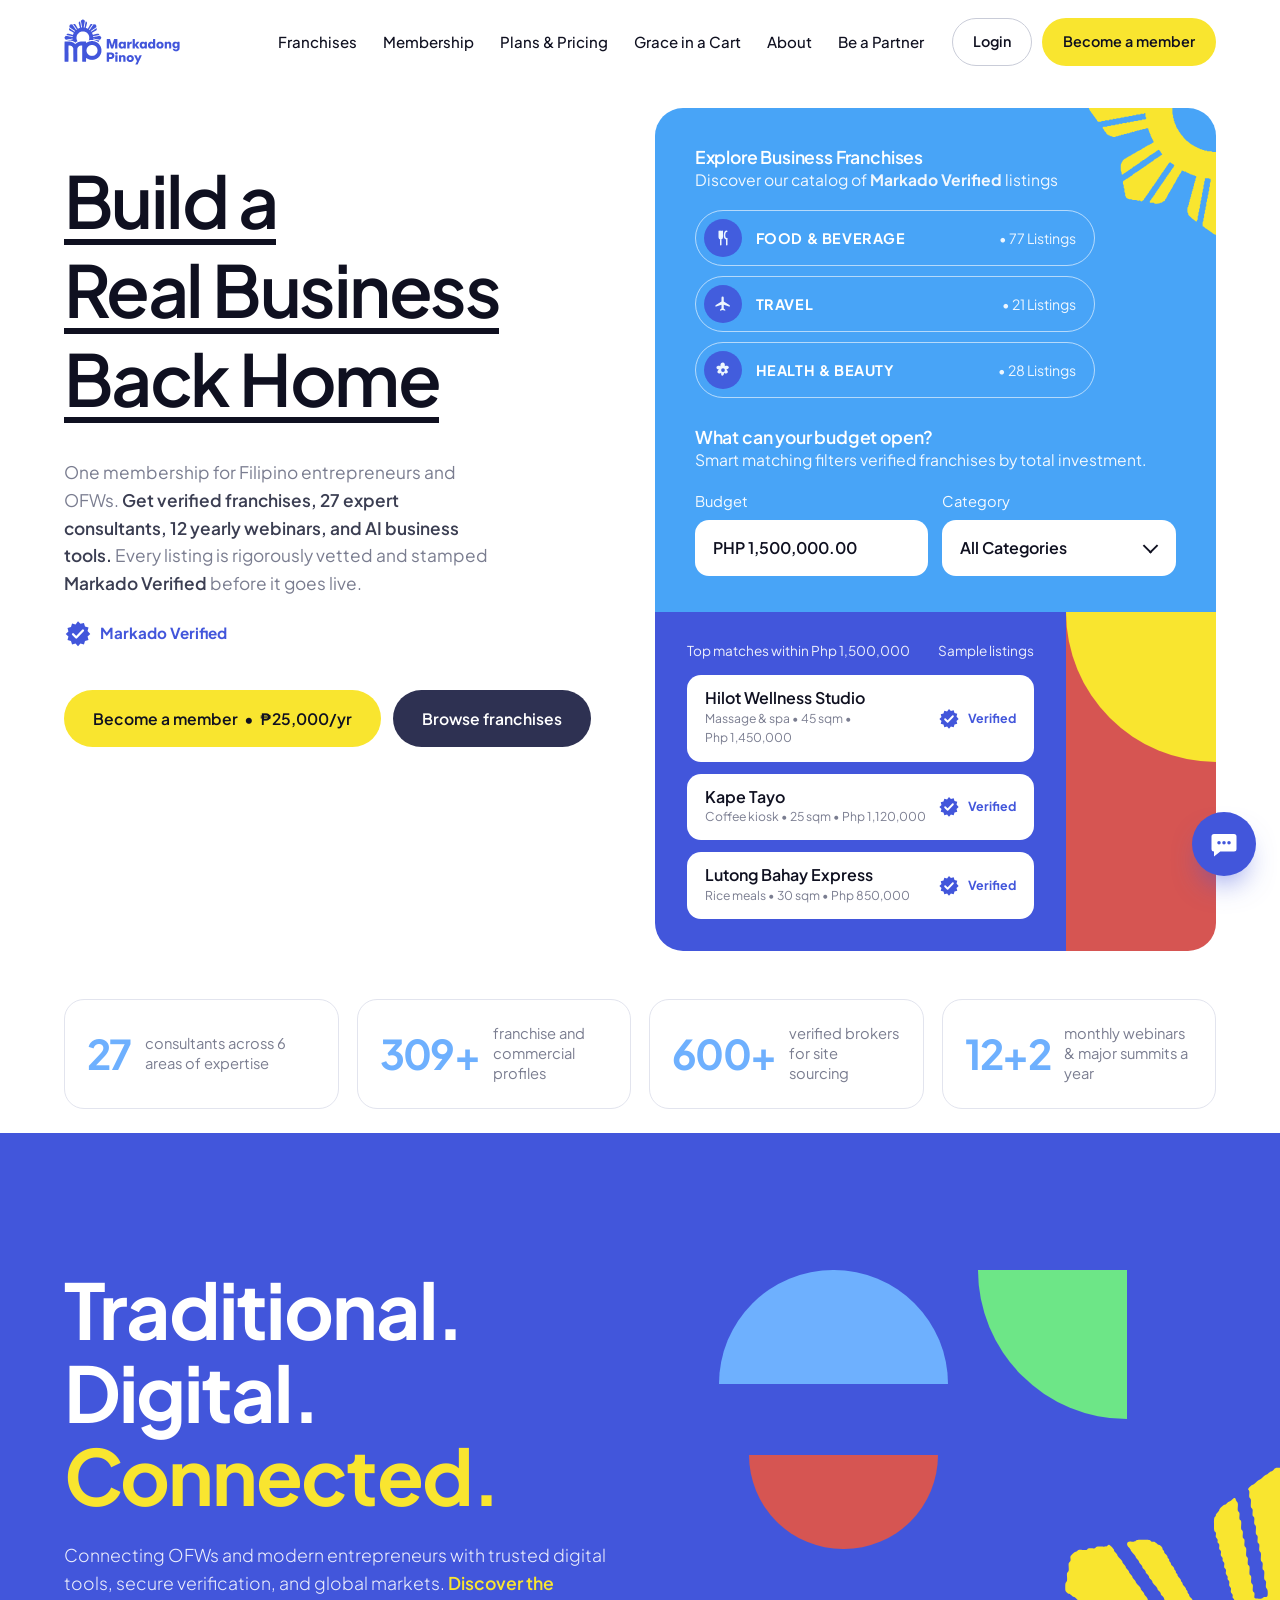
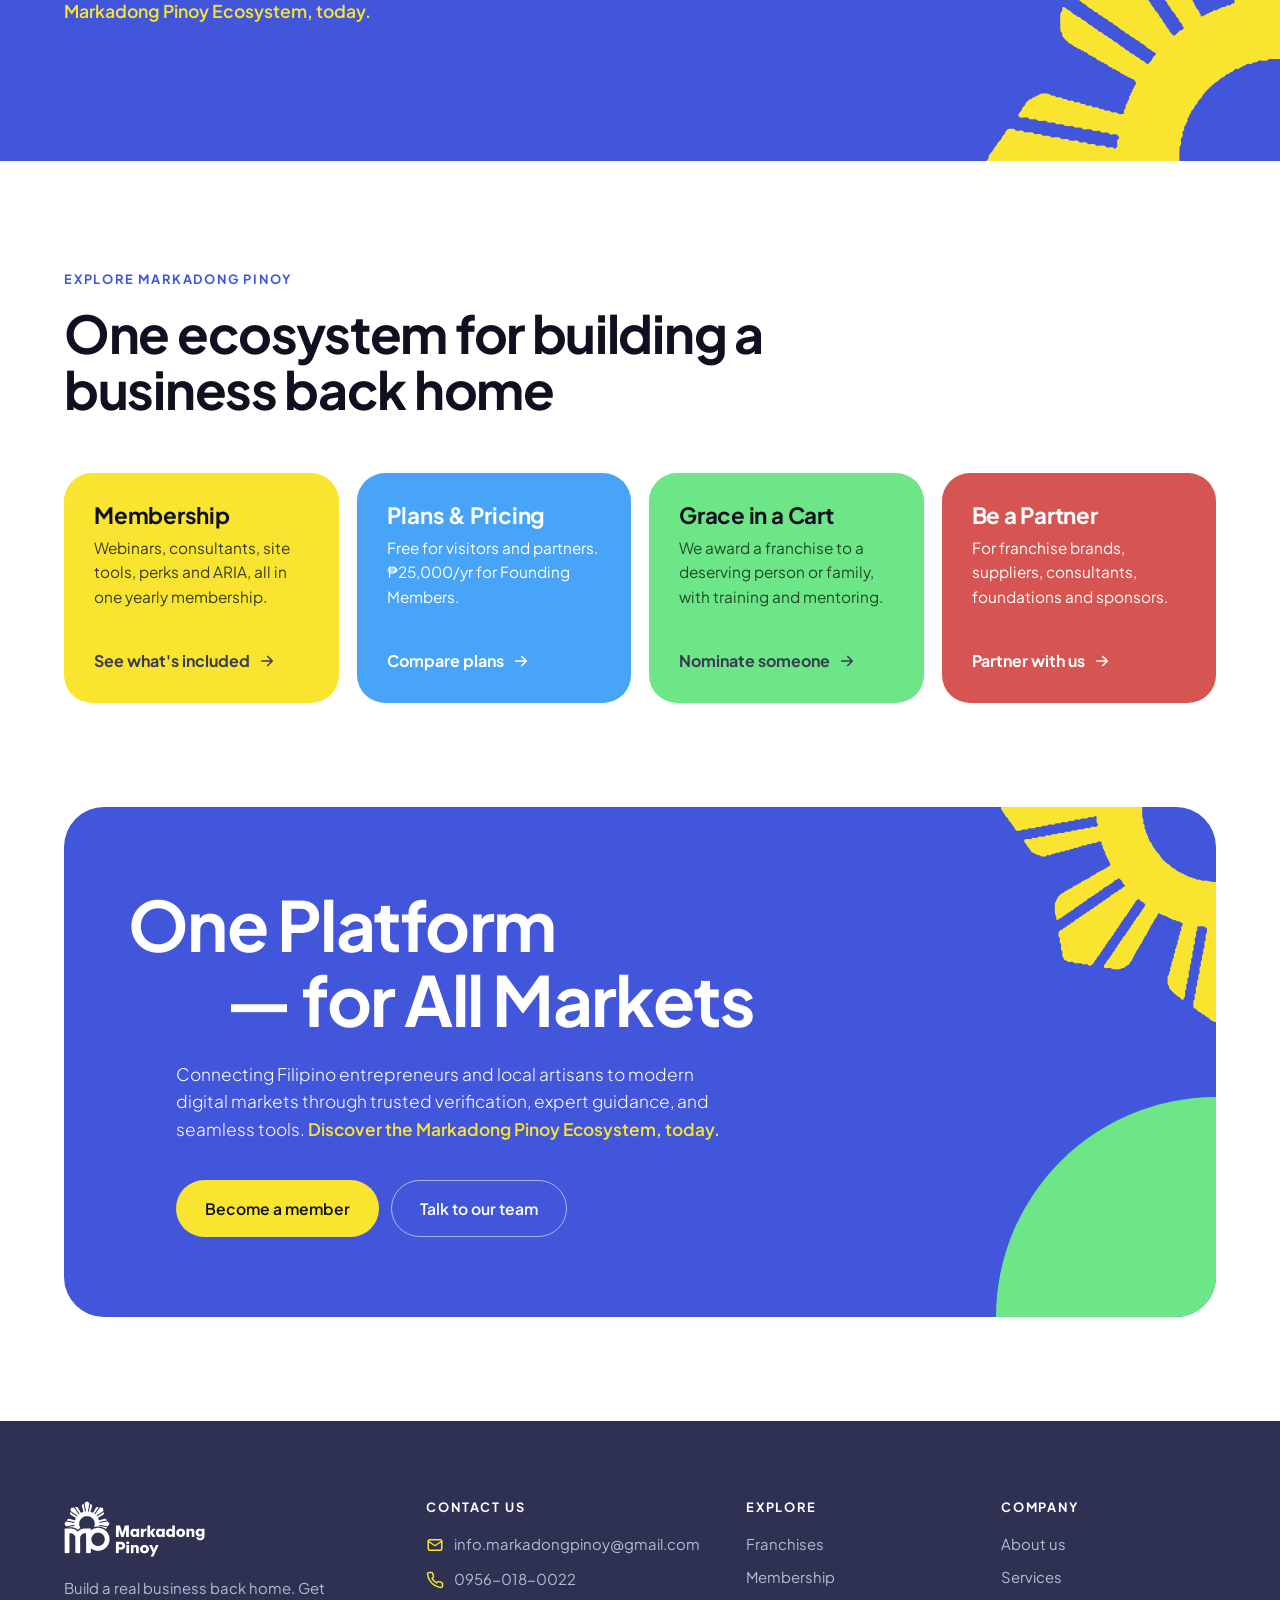
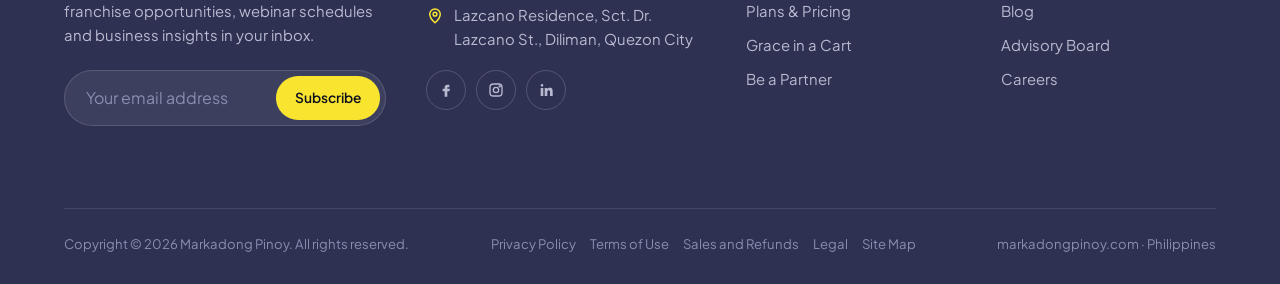
==== commit e586e345: "Anchor cropped suns to corners and fix the footer Subscribe button on iPhone Every cropped sun now h" ====
--- a/index.html
+++ b/index.html
@@ -63,8 +63,8 @@
       </div>
 
       <div class="hero-panel reveal" id="matcher">
-        <img src="assets/sun.svg" alt="" class="hero-sun">
         <div class="panel-top">
+          <img src="assets/sun.svg" alt="" class="hero-sun" aria-hidden="true">
           <h3>Explore Business Franchises</h3>
           <p>Discover our catalog of <b>Markado Verified</b> listings</p>
           <div class="cat-list" role="group" aria-label="Franchise categories">
@@ -102,6 +102,7 @@
 
   <!-- ============ BRAND BAND ============ -->
   <section class="band">
+    <img src="assets/sun.svg" alt="" class="band-sun" aria-hidden="true">
     <div class="container band-grid">
       <div class="reveal">
         <h2 style="font-size:clamp(2.6rem,6vw,5rem)">Traditional.<br>Digital.<br><span class="hl">Connected.</span></h2>
@@ -111,7 +112,6 @@
         <div class="shape half-up" style="width:46%;aspect-ratio:2/1;background:var(--sky-soft);left:0;top:8%"></div>
         <div class="shape quarter" style="width:30%;aspect-ratio:1;background:var(--green);left:52%;top:8%;border-radius:0 0 0 100%"></div>
         <div class="shape half-down" style="width:38%;aspect-ratio:2/1;background:var(--red);left:6%;top:52%"></div>
-        <img src="assets/sun.svg" alt="" class="shape" style="width:58%;right:-18%;top:30%">
       </div>
     </div>
   </section>
--- a/assets/site.css
+++ b/assets/site.css
@@ -384,3 +384,73 @@
 .industries-sec{padding-top:0}
 @media (max-width:980px){ .teasers{grid-template-columns:1fr 1fr} .page-head .sun-deco{width:260px;right:-110px;top:-80px} }
 @media (max-width:640px){ .teasers{grid-template-columns:1fr} .teaser{min-height:0} .page-head{padding:48px 0 32px} }
+
+/* ---------- Phone & tablet fixes ---------- */
+html,body{overflow-x:clip}
+.results-head{flex-wrap:wrap;gap:2px 12px}
+.listing small .px{white-space:nowrap}
+/* the banner below already carries the sun */
+.grace-sun{display:none}
+
+@media (max-width:980px){
+  /* hero sun: tucked behind the headline instead of the buttons */
+  .hero{overflow:hidden}
+  .hero-panel{position:static}
+  .hero-sun{width:230px;left:auto;right:-100px;top:56px;transform:none}
+  .grace-sun{display:none}
+}
+@media (max-width:640px){
+  /* underlines follow each wrapped line */
+  .ruled span{display:inline;border-bottom:0;margin:0;padding:0;text-decoration:underline;text-decoration-thickness:.085em;text-decoration-skip-ink:none;text-underline-offset:.14em}
+  .ruled{line-height:1.12}
+  .hero-sun{width:180px;right:-100px;top:30px}
+  /* page headers: sun sits above the title */
+  .page-head{padding-top:120px}
+  .page-head h1{font-size:clamp(2.3rem,10.5vw,3rem)}
+  .page-head .sun-deco{width:170px;right:-60px;top:-55px}
+  /* pricing banner: keep the title clear */
+  .pricing-top{padding-top:120px}
+  .pricing-top .sun-deco{width:150px;left:-60px;top:-45px}
+  .pricing-top .q1{width:90px;height:90px}
+  .pricing-top .q2,.pricing-top .h1{display:none}
+  /* closing banner: sun above the headline, buttons aligned */
+  .poster{padding-top:150px}
+  .poster .sun-deco{width:170px;right:-30px;top:-45px}
+  .poster .ctas{margin-left:0!important}
+  .poster .ctas .btn{width:100%}
+  .shapes{height:250px}
+}
+
+/* ---------- Corner-anchored suns ----------
+   Whenever the sun is cropped, its centre sits exactly on a corner,
+   so only a quarter shows: one full ray plus a half ray along each edge. */
+body .hero-panel{position:relative}
+body .panel-top > *:not(.hero-sun){position:relative;z-index:1}
+body .hero-sun{position:absolute;z-index:0;left:auto;bottom:auto;right:0;top:0;width:260px;transform:translate(50%,-50%)}
+body .band{position:relative}
+body .band .container{position:relative;z-index:1}
+body .band-sun{position:absolute;z-index:0;right:0;bottom:0;width:600px;transform:translate(50%,50%);pointer-events:none}
+body .pricing-top .sun-deco{left:0;top:0;right:auto;bottom:auto;width:400px;transform:translate(-50%,-50%)}
+body .page-head .sun-deco{right:0;top:0;left:auto;width:440px;transform:translate(50%,-50%)}
+body .poster .sun-deco{right:0;top:0;left:auto;width:440px;transform:translate(50%,-50%);z-index:1}
+body .poster .s-y,body .poster .s-r{display:none}
+body .poster .s-g{display:block;top:auto;right:0;bottom:0;width:220px;height:220px;border-radius:220px 0 0 0}
+
+/* footer sign-up: the button keeps its full width on iPhone Safari */
+.subscribe input{width:100%;font-size:16px}
+.subscribe .btn{flex:none}
+
+@media (max-width:980px){
+  body .hero-sun{width:200px}
+  body .band-sun{width:420px}
+  body .page-head .sun-deco{width:300px}
+}
+@media (max-width:640px){
+  body .hero-sun{width:160px}
+  body .band-sun{width:280px}
+  body .pricing-top .sun-deco{width:180px}
+  body .page-head .sun-deco{width:200px}
+  body .poster{padding-top:120px}
+  body .poster .sun-deco{width:200px}
+  body .poster .s-g{display:none}
+}
